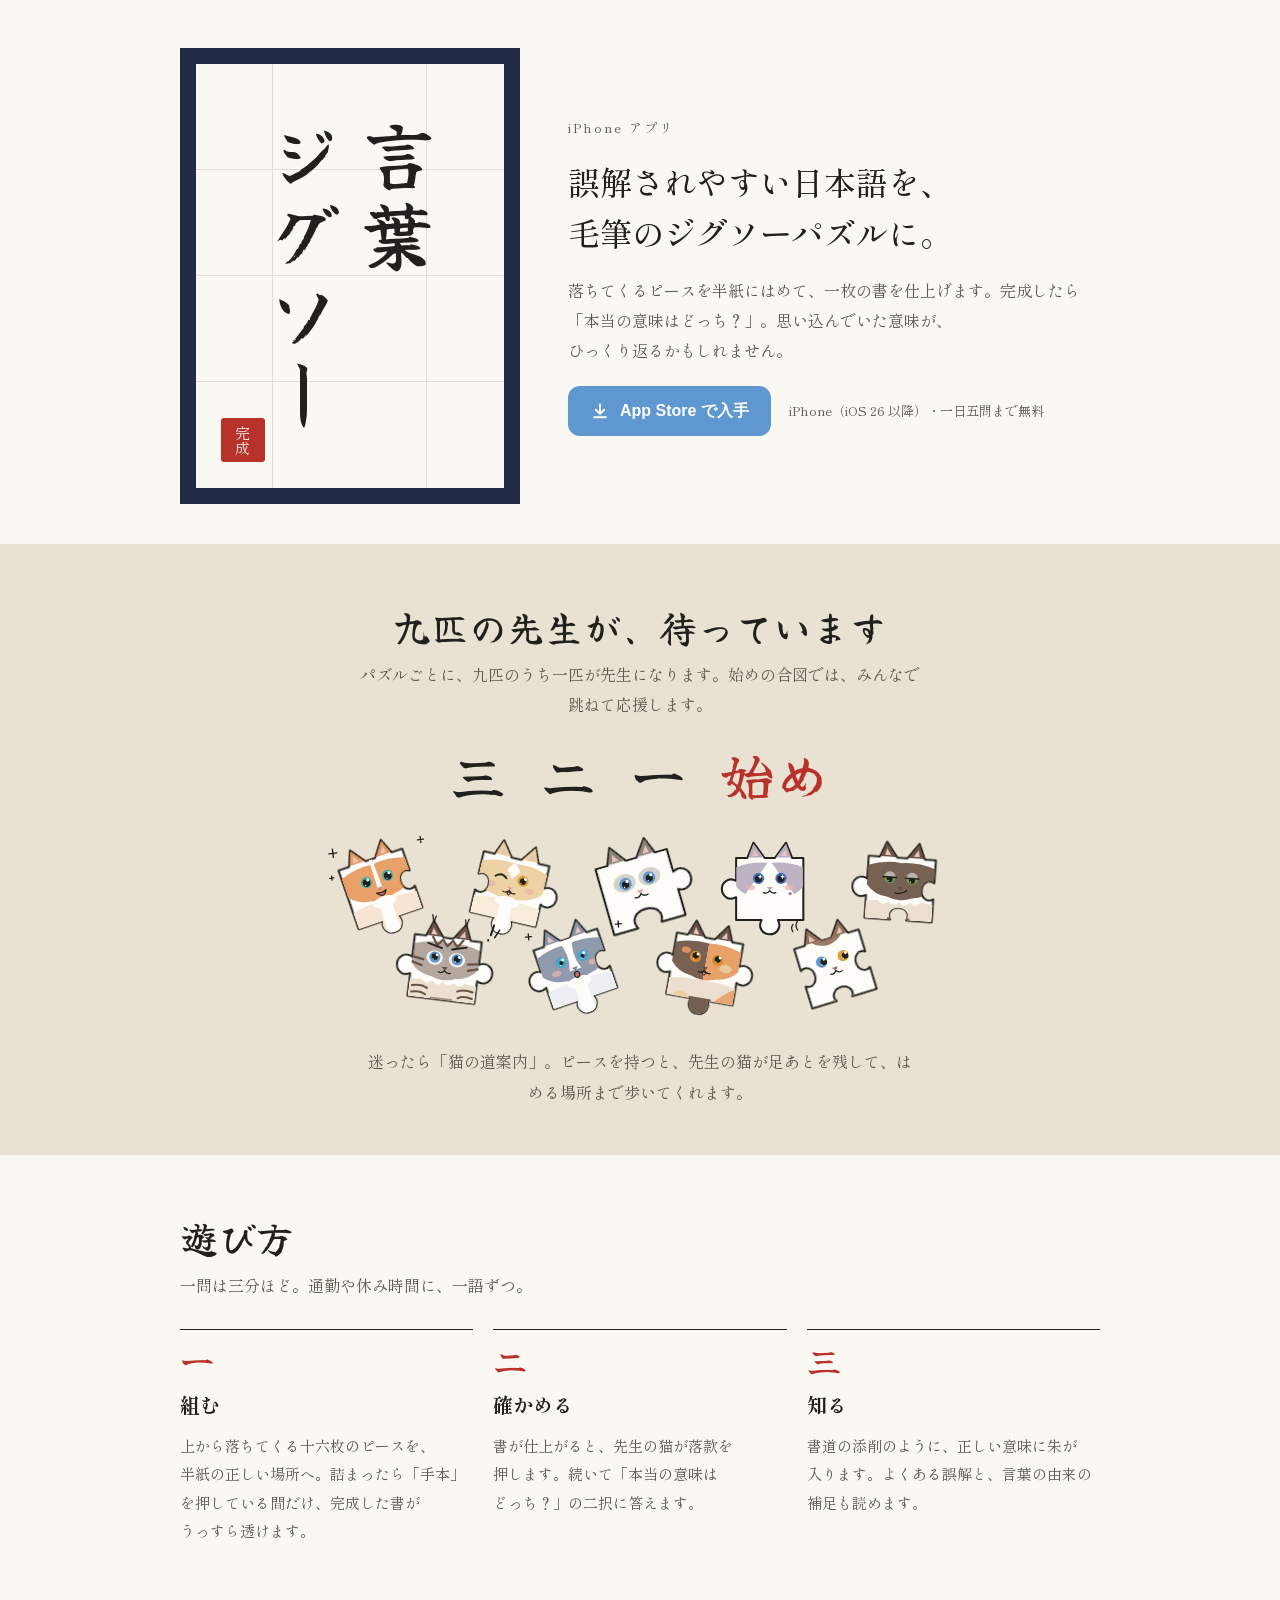
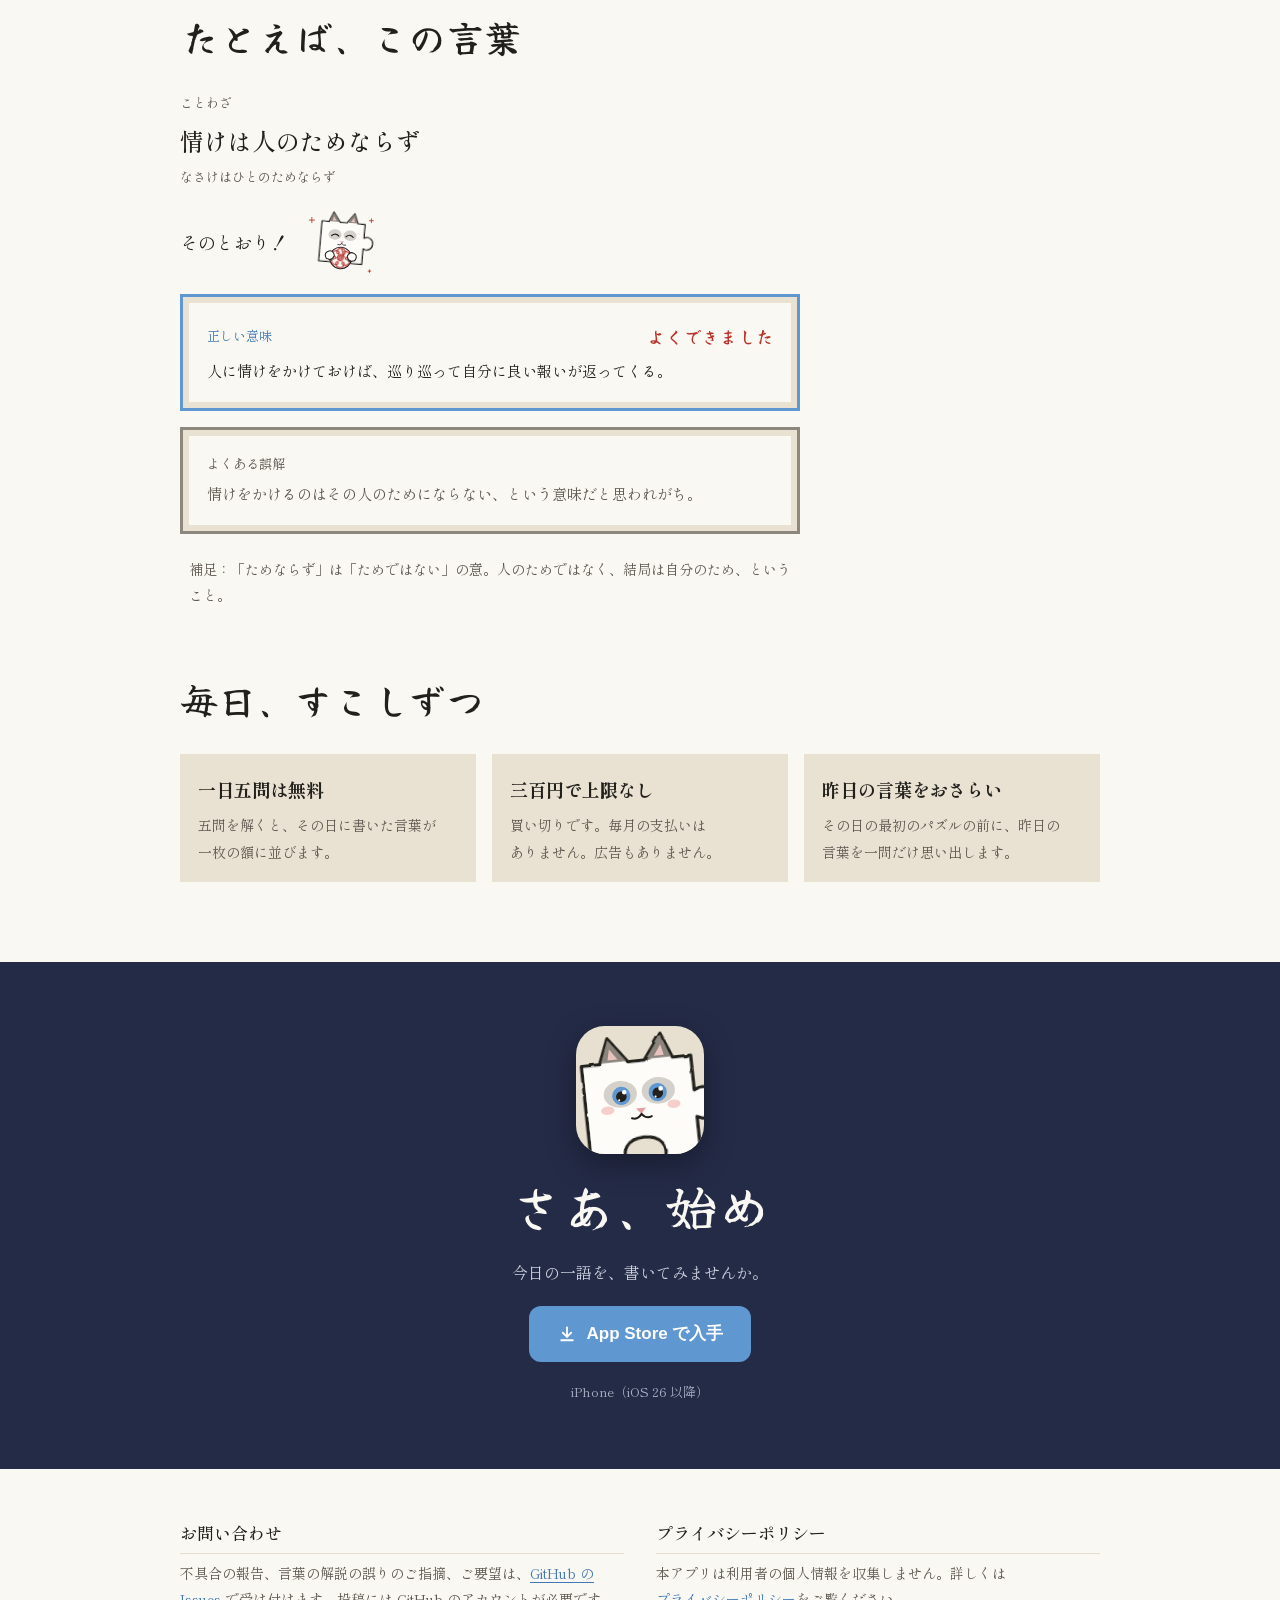
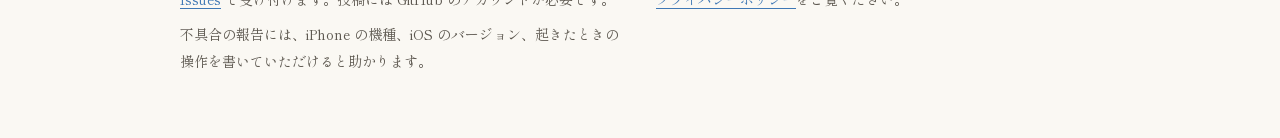
==== index.html @ 1e961a0e "Follow Google's SEO starter guide on the public pages Each page gets its own title, description and " ====
<!doctype html>
<html lang="ja">
<head>
  <meta charset="utf-8">
  <meta name="viewport" content="width=device-width, initial-scale=1">
  <title>言葉ジグソー｜誤解されやすい日本語の毛筆ジグソーパズル（iPhone アプリ）</title>
  <meta name="description" content="誤解されやすい日本語を、毛筆の書のジグソーパズルにする iPhone アプリ。完成したら「本当の意味はどっち？」の二択で、正しい意味とよくある誤解を確かめます。1日5問まで無料。">
  <link rel="canonical" href="https://masanorifunaki.github.io/kotoba-jigsaw-hp/">
  <link rel="icon" href="images/favicon.png" type="image/png" sizes="96x96">
  <link rel="apple-touch-icon" href="images/apple-touch-icon.png">
  <meta property="og:type" content="website">
  <meta property="og:site_name" content="言葉ジグソー">
  <meta property="og:title" content="言葉ジグソー｜誤解されやすい日本語の毛筆ジグソーパズル">
  <meta property="og:description" content="誤解されやすい日本語を、毛筆の書のジグソーパズルにする iPhone アプリ。完成したら「本当の意味はどっち？」の二択で、正しい意味とよくある誤解を確かめます。1日5問まで無料。">
  <meta property="og:url" content="https://masanorifunaki.github.io/kotoba-jigsaw-hp/">
  <meta property="og:image" content="https://masanorifunaki.github.io/kotoba-jigsaw-hp/images/og-image.png">
  <meta property="og:locale" content="ja_JP">
  <meta name="twitter:card" content="summary">
  <script type="application/ld+json">
{
  "@context": "https://schema.org",
  "@type": "MobileApplication",
  "name": "言葉ジグソー",
  "description": "誤解されやすい日本語を、毛筆の書のジグソーパズルにする iPhone アプリ。完成したら「本当の意味はどっち？」の二択で、正しい意味とよくある誤解を確かめます。1日5問まで無料。",
  "operatingSystem": "iOS 26.0 以降",
  "applicationCategory": "EducationalApplication",
  "inLanguage": "ja",
  "url": "https://masanorifunaki.github.io/kotoba-jigsaw-hp/",
  "installUrl": "https://apps.apple.com/app/id6817150951",
  "image": "https://masanorifunaki.github.io/kotoba-jigsaw-hp/images/og-image.png",
  "offers": {
    "@type": "Offer",
    "price": "0",
    "priceCurrency": "JPY"
  }
}
  </script>
  <link rel="preconnect" href="https://fonts.googleapis.com">
  <link rel="preconnect" href="https://fonts.gstatic.com" crossorigin>
  <link rel="stylesheet" href="https://fonts.googleapis.com/css2?family=Shippori+Mincho:wght@400;500;700&amp;family=Yuji+Syuku&amp;display=swap">
  <link rel="stylesheet" href="home.css">
</head>
<body>
<div class="wrap">
  <header class="hero">
    <div class="board" aria-hidden="false">
      <div class="hanshi">
        <h1>言葉<br>ジグソー</h1>
        <span class="rakkan" aria-hidden="true">完成</span>
      </div>
    </div>
    <div class="hero-copy">
      <p class="eyebrow">iPhone アプリ</p>
      <p class="tagline">誤解されやすい日本語を、毛筆のジグソーパズルに。</p>
      <p class="lead">落ちてくるピースを半紙にはめて、一枚の書を仕上げます。完成したら「本当の意味はどっち？」。思い込んでいた意味が、ひっくり返るかもしれません。</p>
      <div class="hero-cta">
        <a class="store-button" href="https://apps.apple.com/app/apple-store/id6817150951?pt=129529632&amp;ct=hp&amp;mt=8"><svg viewBox="0 0 24 24" fill="none" stroke="currentColor" stroke-width="2.2" stroke-linecap="round" stroke-linejoin="round" aria-hidden="true"><path d="M12 4v11"/><path d="M7 10.5 12 15.5 17 10.5"/><path d="M5 19.5h14"/></svg>App Store で入手</a>
        <span class="small-note">iPhone（iOS 26 以降）・一日五問まで無料</span>
      </div>
    </div>
  </header>
</div>

<section class="tray-band" aria-labelledby="cats-title">
  <div class="wrap">
    <div class="section-head" style="align-items: center; text-align: center;">
      <h2 id="cats-title">九匹の先生が、待っています</h2>
      <p>パズルごとに、九匹のうち一匹が先生になります。始めの合図では、みんなで跳ねて応援します。</p>
    </div>
    <p class="countdown" aria-label="三、二、一、始め"><span>三</span><span>二</span><span>一</span><span>始め</span></p>
    <div class="tray" role="list">
      <div class="tray-row back">
        <div class="cat" role="listitem" style="--i: 0; --tilt: -7deg;"><img src="images/CatStart-01.svg" alt="きらきらの猫" width="112" height="112" loading="lazy"></div>
        <div class="cat" role="listitem" style="--i: 1; --tilt: 5deg;"><img src="images/CatStart-02.svg" alt="ウインクの猫" width="112" height="112" loading="lazy"></div>
        <div class="cat" role="listitem" style="--i: 2; --tilt: -4deg;"><img src="images/CatStart.svg" alt="首をかしげて見上げる白猫" width="112" height="112" loading="lazy"></div>
        <div class="cat" role="listitem" style="--i: 3; --tilt: 6deg;"><img src="images/CatStart-03.svg" alt="星の目の猫" width="112" height="112" loading="lazy"></div>
        <div class="cat" role="listitem" style="--i: 4; --tilt: -6deg;"><img src="images/CatStart-04.svg" alt="得意げな猫" width="112" height="112" loading="lazy"></div>
      </div>
      <div class="tray-row front">
        <div class="cat" role="listitem" style="--i: 5; --tilt: 7deg;"><img src="images/CatStart-05.svg" alt="「!!」の猫" width="112" height="112" loading="lazy"></div>
        <div class="cat" role="listitem" style="--i: 6; --tilt: -5deg;"><img src="images/CatStart-06.svg" alt="驚いた猫" width="112" height="112" loading="lazy"></div>
        <div class="cat" role="listitem" style="--i: 7; --tilt: 4deg;"><img src="images/CatStart-07.svg" alt="舌を出した猫" width="112" height="112" loading="lazy"></div>
        <div class="cat" role="listitem" style="--i: 8; --tilt: -7deg;"><img src="images/CatStart-08.svg" alt="耳をぴくっとさせた猫" width="112" height="112" loading="lazy"></div>
      </div>
    </div>
    <p class="tray-caption">迷ったら「猫の道案内」。ピースを持つと、先生の猫が足あとを残して、はめる場所まで歩いてくれます。</p>
  </div>
</section>

<div class="wrap">
  <section class="section" aria-labelledby="how-title">
    <div class="section-head">
      <h2 id="how-title">遊び方</h2>
      <p>一問は三分ほど。通勤や休み時間に、一語ずつ。</p>
    </div>
    <ol class="steps">
      <li class="step">
        <span class="step-no" aria-hidden="true">一</span>
        <h3>組む</h3>
        <p>上から落ちてくる十六枚のピースを、半紙の正しい場所へ。詰まったら「手本」を押している間だけ、完成した書がうっすら透けます。</p>
      </li>
      <li class="step">
        <span class="step-no" aria-hidden="true">二</span>
        <h3>確かめる</h3>
        <p>書が仕上がると、先生の猫が落款を押します。続いて「本当の意味はどっち？」の二択に答えます。</p>
      </li>
      <li class="step">
        <span class="step-no" aria-hidden="true">三</span>
        <h3>知る</h3>
        <p>書道の添削のように、正しい意味に朱が入ります。よくある誤解と、言葉の由来の補足も読めます。</p>
      </li>
    </ol>
  </section>

  <section class="section" aria-labelledby="example-title" style="padding-top: 8px;">
    <div class="section-head">
      <h2 id="example-title">たとえば、この言葉</h2>
    </div>
    <div class="quiz">
      <div class="quiz-word">
        <span class="quiz-category">ことわざ</span>
        <span class="quiz-text">情けは人のためならず</span>
        <span class="quiz-reading">なさけはひとのためならず</span>
      </div>
      <div class="quiz-question">
        <p>そのとおり！</p>
        <img src="images/CatStart-Hug.svg" loading="lazy" width="72" height="72" alt="花丸を抱えて喜ぶ白猫">
      </div>
      <div class="gaku correct">
        <div class="gaku-head"><span class="label">正しい意味</span><span class="akaji">よくできました</span></div>
        <p>人に情けをかけておけば、巡り巡って自分に良い報いが返ってくる。</p>
      </div>
      <div class="gaku wrong">
        <div class="gaku-head"><span class="label">よくある誤解</span></div>
        <p>情けをかけるのはその人のためにならない、という意味だと思われがち。</p>
      </div>
      <p class="note">補足：「ためならず」は「ためではない」の意。人のためではなく、結局は自分のため、ということ。</p>
    </div>
  </section>

  <section class="section" aria-labelledby="daily-title" style="padding-top: 8px;">
    <div class="section-head">
      <h2 id="daily-title">毎日、すこしずつ</h2>
    </div>
    <div class="daily">
      <div class="daily-item"><strong>一日五問は無料</strong><span>五問を解くと、その日に書いた言葉が一枚の額に並びます。</span></div>
      <div class="daily-item"><strong>三百円で上限なし</strong><span>買い切りです。毎月の支払いはありません。広告もありません。</span></div>
      <div class="daily-item"><strong>昨日の言葉をおさらい</strong><span>その日の最初のパズルの前に、昨日の言葉を一問だけ思い出します。</span></div>
    </div>
  </section>
</div>

<section class="cta" aria-labelledby="cta-title">
  <div class="wrap cta-inner">
    <div class="app-icon"><img src="images/AppIcon.svg" loading="lazy" width="128" height="128" alt="言葉ジグソーのアイコン"></div>
    <h2 id="cta-title">さあ、始め</h2>
    <p>今日の一語を、書いてみませんか。</p>
    <a class="store-button" href="https://apps.apple.com/app/apple-store/id6817150951?pt=129529632&amp;ct=hp&amp;mt=8"><svg viewBox="0 0 24 24" fill="none" stroke="currentColor" stroke-width="2.2" stroke-linecap="round" stroke-linejoin="round" aria-hidden="true"><path d="M12 4v11"/><path d="M7 10.5 12 15.5 17 10.5"/><path d="M5 19.5h14"/></svg>App Store で入手</a>
    <span class="small">iPhone（iOS 26 以降）</span>
  </div>
</section>

<div class="wrap">
  <footer>
    <section aria-labelledby="support-title">
      <h2 id="support-title">お問い合わせ</h2>
      <p>不具合の報告、言葉の解説の誤りのご指摘、ご要望は、<a href="https://github.com/masanorifunaki/kotoba-jigsaw-hp/issues">GitHub の Issues</a> で受け付けます。投稿には GitHub のアカウントが必要です。</p>
      <p>不具合の報告には、iPhone の機種、iOS のバージョン、起きたときの操作を書いていただけると助かります。</p>
    </section>
    <section aria-labelledby="privacy-title">
      <h2 id="privacy-title">プライバシーポリシー</h2>
      <p>本アプリは利用者の個人情報を収集しません。詳しくは<a href="privacy.html">プライバシーポリシー</a>をご覧ください。</p>
    </section>
  </footer>
</div>
</body>
</html>
---- home.css ----
:root {
  color-scheme: light;
  --paper: #faf8f3;
  --washi: #e9e2d2;
  --sumi: #22201d;
  --sumi-soft: #5c574f;
  --line: #e3ddd1;
  --shitajiki: #242b47;
  --cat-blue: #5f97d0;
  --cat-blue-deep: #3f78b5;
  --shu: #b8322a;
  --brush: "Yuji Syuku", "Hiragino Mincho ProN", "Yu Mincho", serif;
  --mincho: "Shippori Mincho", "Hiragino Mincho ProN", "Yu Mincho", serif;
}
* { box-sizing: border-box; }
body {
  margin: 0;
  background: var(--paper);
  color: var(--sumi);
  font-family: var(--mincho);
  font-size: 16px;
  line-height: 1.9;
  word-break: auto-phrase;
}
.wrap {
  max-width: 960px;
  margin: 0 auto;
  padding-inline: 20px;
}
a { color: var(--cat-blue-deep); text-underline-offset: 3px; }
a:focus-visible, button:focus-visible { outline: 2px solid var(--cat-blue-deep); outline-offset: 3px; }

/* ── 冒頭：下敷きに置いた半紙に、縦書きの題字 ── */
.hero {
  padding-block: 48px 40px;
  display: grid;
  grid-template-columns: minmax(0, 340px) minmax(0, 1fr);
  gap: 48px;
  align-items: center;
}
.board {
  background: var(--shitajiki);
  padding: 16px;
  width: 100%;
  max-width: 340px;
  justify-self: center;
}
.hanshi {
  position: relative;
  aspect-ratio: 242 / 333;
  background-color: var(--paper);
  background-image:
    linear-gradient(to right, transparent calc(25% - 0.5px), var(--line) calc(25% - 0.5px), var(--line) calc(25% + 0.5px), transparent calc(25% + 0.5px)),
    linear-gradient(to right, transparent calc(50% - 0.5px), var(--line) calc(50% - 0.5px), var(--line) calc(50% + 0.5px), transparent calc(50% + 0.5px)),
    linear-gradient(to right, transparent calc(75% - 0.5px), var(--line) calc(75% - 0.5px), var(--line) calc(75% + 0.5px), transparent calc(75% + 0.5px)),
    linear-gradient(to bottom, transparent calc(25% - 0.5px), var(--line) calc(25% - 0.5px), var(--line) calc(25% + 0.5px), transparent calc(25% + 0.5px)),
    linear-gradient(to bottom, transparent calc(50% - 0.5px), var(--line) calc(50% - 0.5px), var(--line) calc(50% + 0.5px), transparent calc(50% + 0.5px)),
    linear-gradient(to bottom, transparent calc(75% - 0.5px), var(--line) calc(75% - 0.5px), var(--line) calc(75% + 0.5px), transparent calc(75% + 0.5px));
  display: flex;
  justify-content: center;
  align-items: center;
}
.hanshi h1 {
  margin: 0;
  writing-mode: vertical-rl;
  font-family: var(--brush);
  font-weight: 400;
  font-size: clamp(48px, 12vw, 76px);
  line-height: 1.25;
  letter-spacing: 0.04em;
  color: var(--sumi);
}
.rakkan {
  position: absolute;
  left: 8%;
  bottom: 6%;
  width: 44px;
  height: 44px;
  background: var(--shu);
  color: var(--paper);
  border-radius: 3px;
  writing-mode: vertical-rl;
  font-family: var(--mincho);
  font-size: 15px;
  line-height: 1.15;
  display: flex;
  align-items: center;
  justify-content: center;
}
.hero-copy { display: flex; flex-direction: column; gap: 16px; }
.eyebrow {
  margin: 0;
  font-size: 13px;
  letter-spacing: 0.16em;
  color: var(--sumi-soft);
}
.tagline {
  margin: 0;
  font-size: clamp(24px, 4.2vw, 32px);
  font-weight: 500;
  line-height: 1.6;
  text-wrap: balance;
}
.lead { margin: 0; color: var(--sumi-soft); max-width: 34em; }
.hero-cta { display: flex; flex-wrap: wrap; align-items: center; gap: 12px 18px; margin-top: 4px; }
.small-note { font-size: 13px; color: var(--sumi-soft); }

/* ── 見出し ── */
.section { padding-block: 56px; }
.section-head { display: flex; flex-direction: column; gap: 6px; margin-bottom: 28px; }
.section-head h2 {
  margin: 0;
  font-family: var(--brush);
  font-weight: 400;
  font-size: clamp(28px, 5vw, 38px);
  line-height: 1.4;
  text-wrap: balance;
}
.section-head p { margin: 0; color: var(--sumi-soft); max-width: 36em; }

/* ── 九匹の猫：トレイに前後二列で並び、波のように跳ねる ── */
.tray-band {
  background: var(--washi);
  padding-block: 56px 48px;
}
.countdown {
  display: flex;
  justify-content: center;
  gap: clamp(14px, 4vw, 36px);
  font-family: var(--brush);
  font-size: clamp(30px, 7vw, 54px);
  line-height: 1;
  margin: 0 0 28px;
}
.countdown span:last-child { color: var(--shu); }
.tray {
  /* 後ろの列の 5 匹と 4 つの隙間が、画面の左右の余白（20px ずつ）の内側に収まる大きさにする。 */
  --cat-gap: clamp(4px, 2vw, 18px);
  --cat-size: min(calc((100vw - 40px - 4 * var(--cat-gap)) / 5), 112px);
  display: flex;
  flex-direction: column;
  align-items: center;
  gap: 0;
}
.tray-row {
  display: flex;
  justify-content: center;
  gap: var(--cat-gap);
}
.tray-row.front { margin-top: calc(var(--cat-size) * -0.28); }
.cat {
  width: var(--cat-size);
  height: var(--cat-size);
  animation: hop 3.2s ease-in-out infinite;
  animation-delay: calc(var(--i) * 0.08s);
}
.cat img { width: 100%; height: 100%; display: block; transform: rotate(var(--tilt)); }
@keyframes hop {
  0%, 62%, 100% { transform: translateY(0); }
  70% { transform: translateY(-12%); }
  78% { transform: translateY(0); }
  84% { transform: translateY(-5%); }
  90% { transform: translateY(0); }
}
.tray-caption {
  text-align: center;
  margin: 24px auto 0;
  max-width: 34em;
  color: var(--sumi-soft);
}

/* ── 遊び方：三つの手順 ── */
.steps {
  display: grid;
  grid-template-columns: repeat(3, minmax(0, 1fr));
  gap: 20px;
  margin: 0;
  padding: 0;
  list-style: none;
}
.step {
  display: flex;
  flex-direction: column;
  gap: 8px;
  padding-top: 14px;
  border-top: 1px solid var(--sumi);
}
.step-no {
  font-family: var(--brush);
  font-size: 34px;
  line-height: 1;
  color: var(--shu);
}
.step h3 { margin: 0; font-size: 20px; font-weight: 700; }
.step p { margin: 0; color: var(--sumi-soft); font-size: 15px; }

/* ── 例：アプリと同じ二択の額 ── */
.quiz {
  display: grid;
  grid-template-columns: minmax(0, 1fr);
  gap: 16px;
  max-width: 620px;
}
.quiz-word { display: flex; flex-direction: column; gap: 2px; }
.quiz-category, .quiz-reading { font-size: 13px; color: var(--sumi-soft); }
.quiz-text { font-size: 24px; font-weight: 500; }
.quiz-question {
  display: flex;
  align-items: center;
  justify-content: flex-start;
  gap: 16px;
}
.quiz-question p { margin: 0; font-size: 18px; }
.quiz-question img { width: 72px; height: 72px; flex-shrink: 0; }
.gaku {
  position: relative;
  background: var(--paper);
  padding: 16px 18px;
  box-shadow: 0 0 0 6px var(--washi), 0 0 0 9px var(--frame);
  margin: 9px;
}
.gaku.correct { --frame: var(--cat-blue); }
.gaku.wrong { --frame: #8e877d; color: var(--sumi-soft); }
.gaku-head {
  display: flex;
  flex-wrap: wrap;
  justify-content: space-between;
  align-items: center;
  gap: 12px;
  font-size: 13px;
  margin-bottom: 4px;
}
.gaku.correct .gaku-head .label { color: var(--cat-blue-deep); }
.akaji { font-family: var(--brush); font-size: 18px; color: var(--shu); }
.gaku p { margin: 0; font-size: 15px; line-height: 1.9; }
.note { margin: 6px 9px 0; font-size: 14px; color: var(--sumi-soft); }

/* ── 毎日のこと ── */
.daily {
  display: grid;
  grid-template-columns: repeat(3, minmax(0, 1fr));
  gap: 16px;
}
.daily-item {
  background: var(--washi);
  padding: 18px 18px 16px;
  display: flex;
  flex-direction: column;
  gap: 6px;
}
.daily-item strong { font-size: 18px; font-weight: 700; }
.daily-item span { font-size: 14px; color: var(--sumi-soft); }

/* ── 最後：App Store へ ── */
.cta {
  background: var(--shitajiki);
  color: var(--paper);
  padding-block: 64px;
  margin-top: 24px;
}
.cta-inner {
  display: flex;
  flex-direction: column;
  align-items: center;
  text-align: center;
  gap: 18px;
}
.app-icon {
  width: 128px;
  height: 128px;
  border-radius: 22.37%;
  overflow: hidden;
  box-shadow: 0 10px 30px rgba(0, 0, 0, 0.35);
}
.app-icon img { width: 100%; height: 100%; display: block; }
.cta h2 {
  margin: 0;
  font-family: var(--brush);
  font-weight: 400;
  font-size: clamp(34px, 7vw, 52px);
  line-height: 1.3;
}
.cta p { margin: 0; color: #cfd3e0; max-width: 30em; }
.store-button {
  display: inline-flex;
  align-items: center;
  justify-content: center;
  gap: 10px;
  min-height: 56px;
  padding: 12px 28px;
  border-radius: 12px;
  background: var(--cat-blue);
  color: #ffffff;
  font-family: "Hiragino Sans", "Hiragino Kaku Gothic ProN", sans-serif;
  font-size: 17px;
  font-weight: 700;
  text-decoration: none;
  transition: transform 0.15s ease, background-color 0.15s ease;
}
.store-button:hover { background: #4f88c4; transform: translateY(-1px); }
.store-button svg { width: 20px; height: 20px; }
.hero .store-button { font-size: 16px; min-height: 50px; padding: 10px 22px; }
.cta .small { font-size: 13px; color: #aab0c4; }

/* ── サポートとプライバシー ── */
footer {
  padding-block: 48px 56px;
  display: grid;
  grid-template-columns: repeat(2, minmax(0, 1fr));
  gap: 32px;
}
footer h2 {
  margin: 0 0 6px;
  font-size: 17px;
  font-weight: 500;
  padding-bottom: 4px;
  border-bottom: 1px solid var(--line);
}
footer p { margin: 0 0 8px; font-size: 14px; color: var(--sumi-soft); }

@media (max-width: 720px) {
  .hero { grid-template-columns: minmax(0, 1fr); gap: 32px; padding-block: 32px; }
  .section { padding-block: 40px; }
  .tray-band { padding-block: 40px 36px; }
  .board { max-width: 280px; }
  .steps, .daily { grid-template-columns: minmax(0, 1fr); }
  footer { grid-template-columns: minmax(0, 1fr); }
}
@media (max-width: 480px) {
  body { font-size: 15px; }
  /* スマホでは 5 匹と 4 匹の 2 列だと 1 匹が 60px ほどに縮むため、3 匹ずつの 3 段にして大きく見せる。 */
  .tray {
    --cat-gap: 10px;
    --cat-size: min(calc((100vw - 40px - 2 * var(--cat-gap)) / 3), 104px);
    display: grid;
    grid-template-columns: repeat(3, var(--cat-size));
    justify-content: center;
    gap: 4px var(--cat-gap);
  }
  .tray-row { display: contents; }
  .tray-row.front { margin-top: 0; }
  .hero-cta { flex-direction: column; align-items: stretch; text-align: center; }
  .store-button { width: 100%; }
  .cta .store-button { max-width: 340px; }
  .quiz-text { font-size: 21px; }
  .gaku { padding: 14px; }
}
@media (prefers-reduced-motion: reduce) {
  .cat { animation: none; }
  .store-button { transition: none; }
}
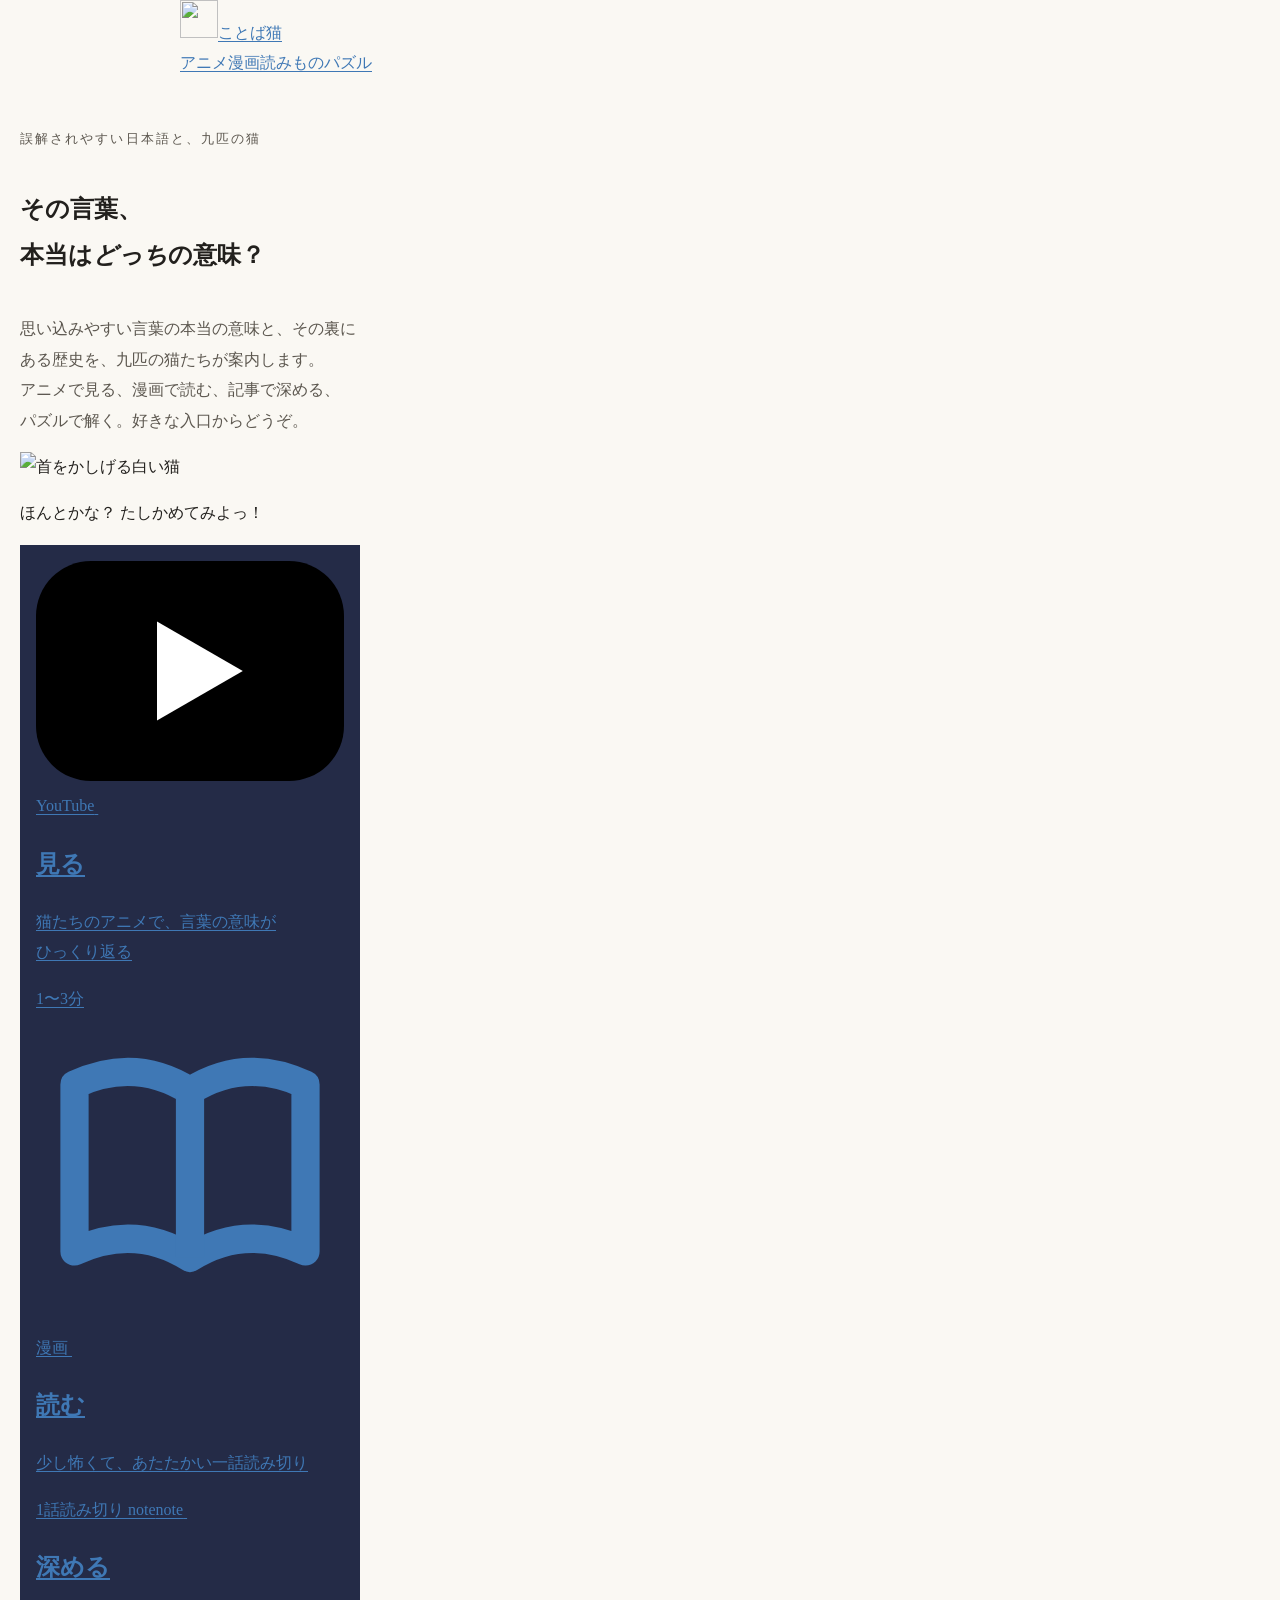
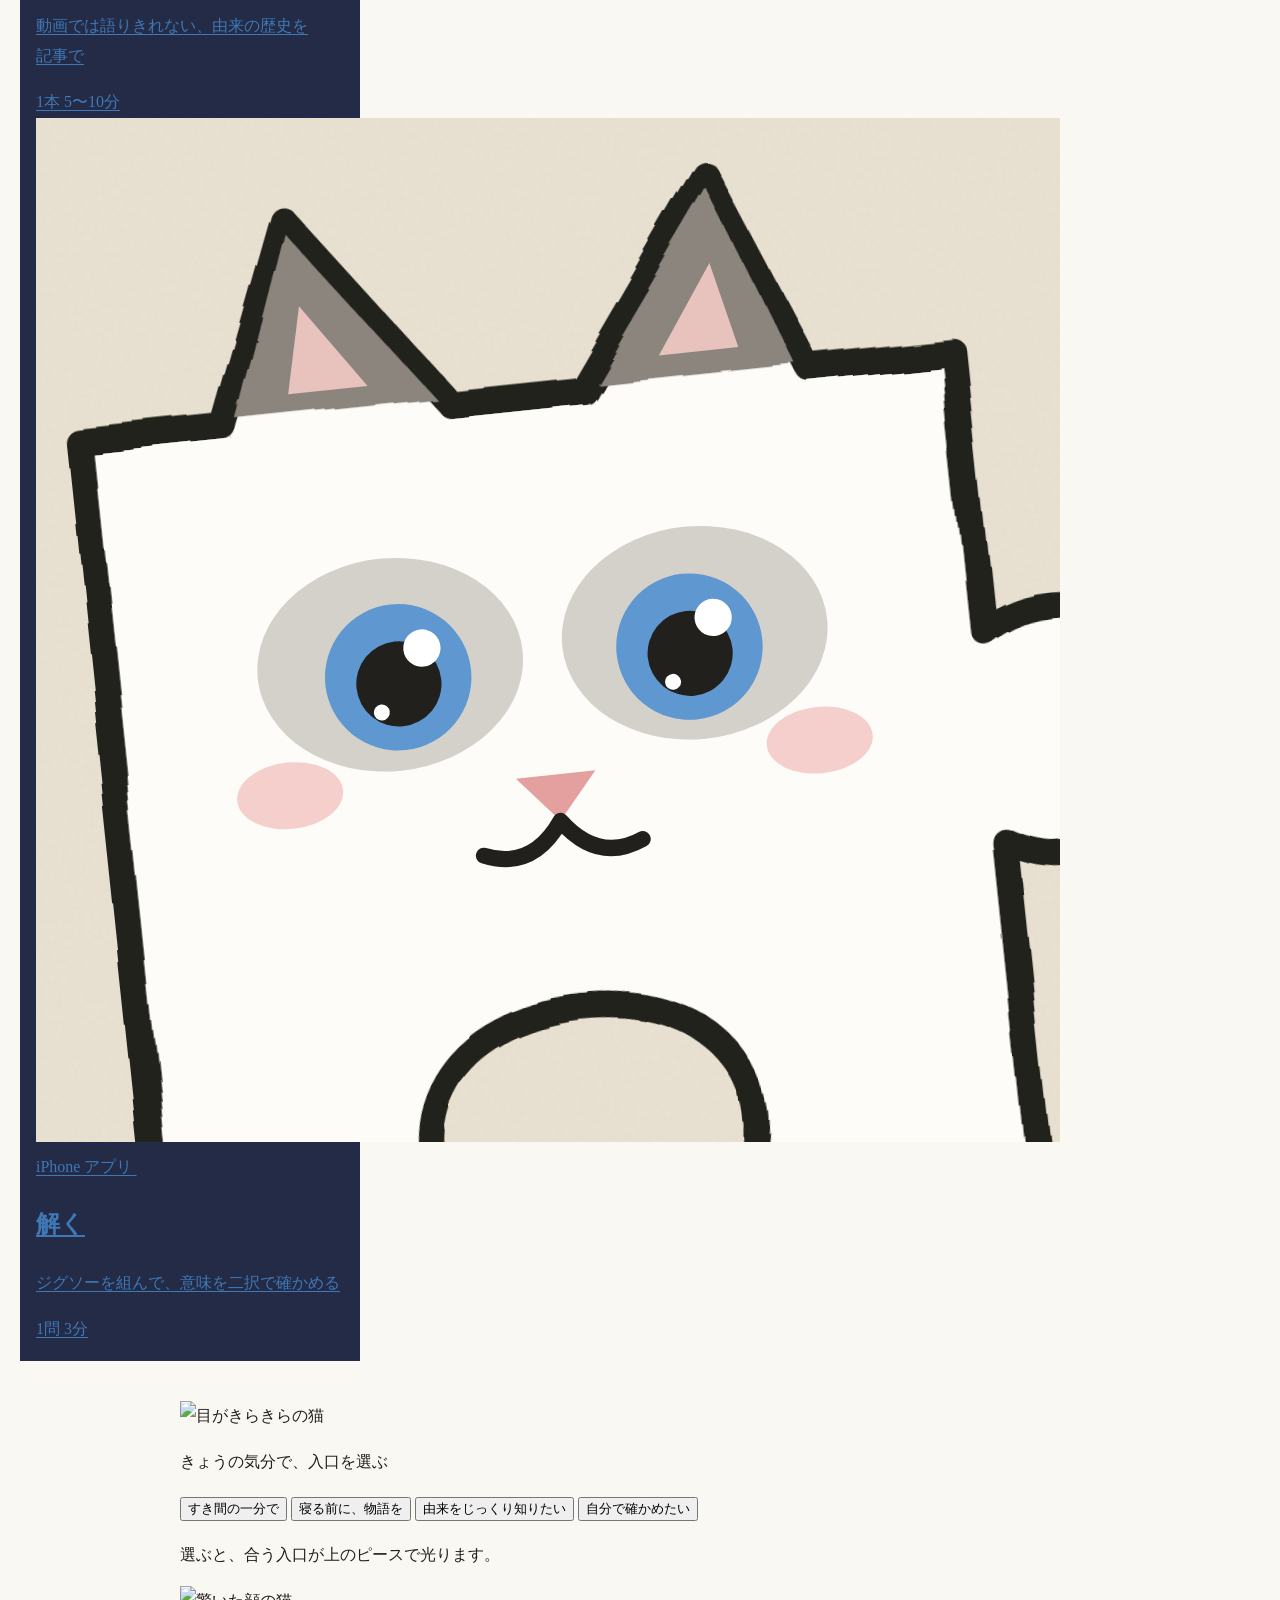
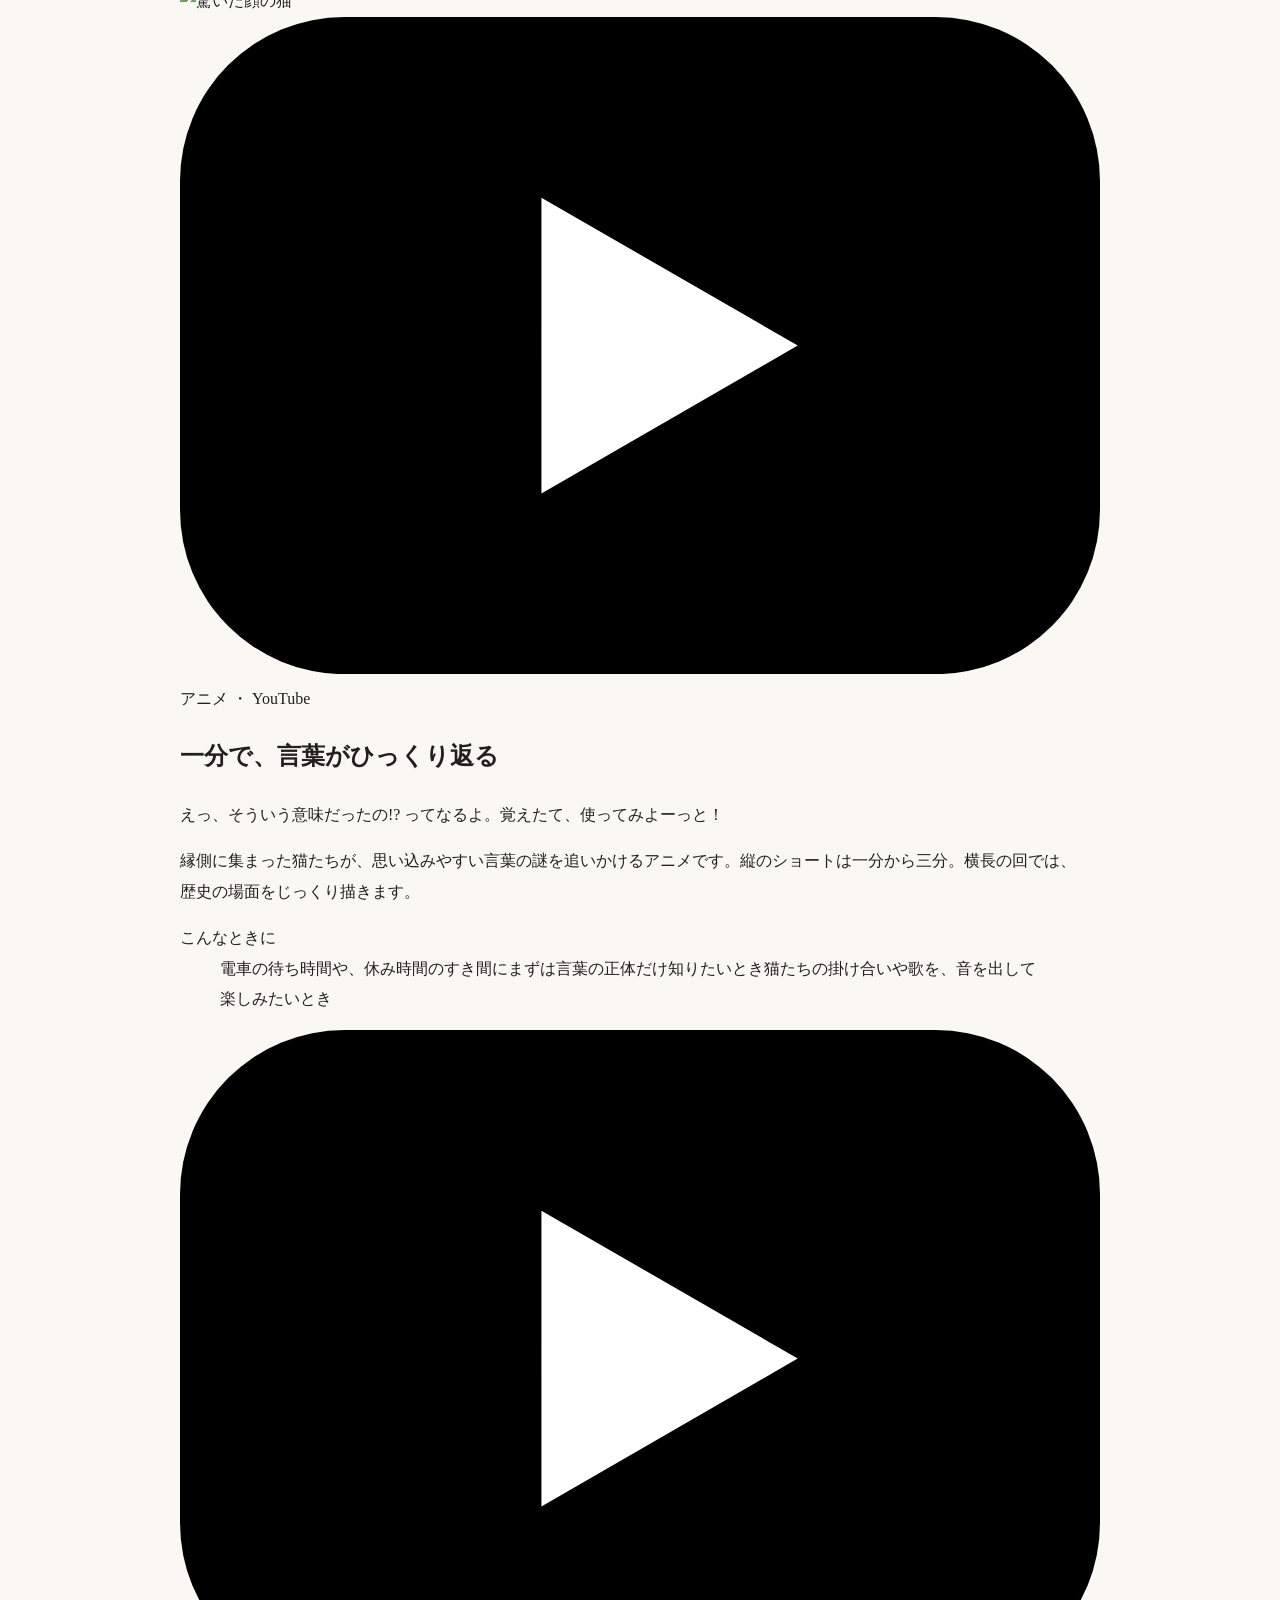
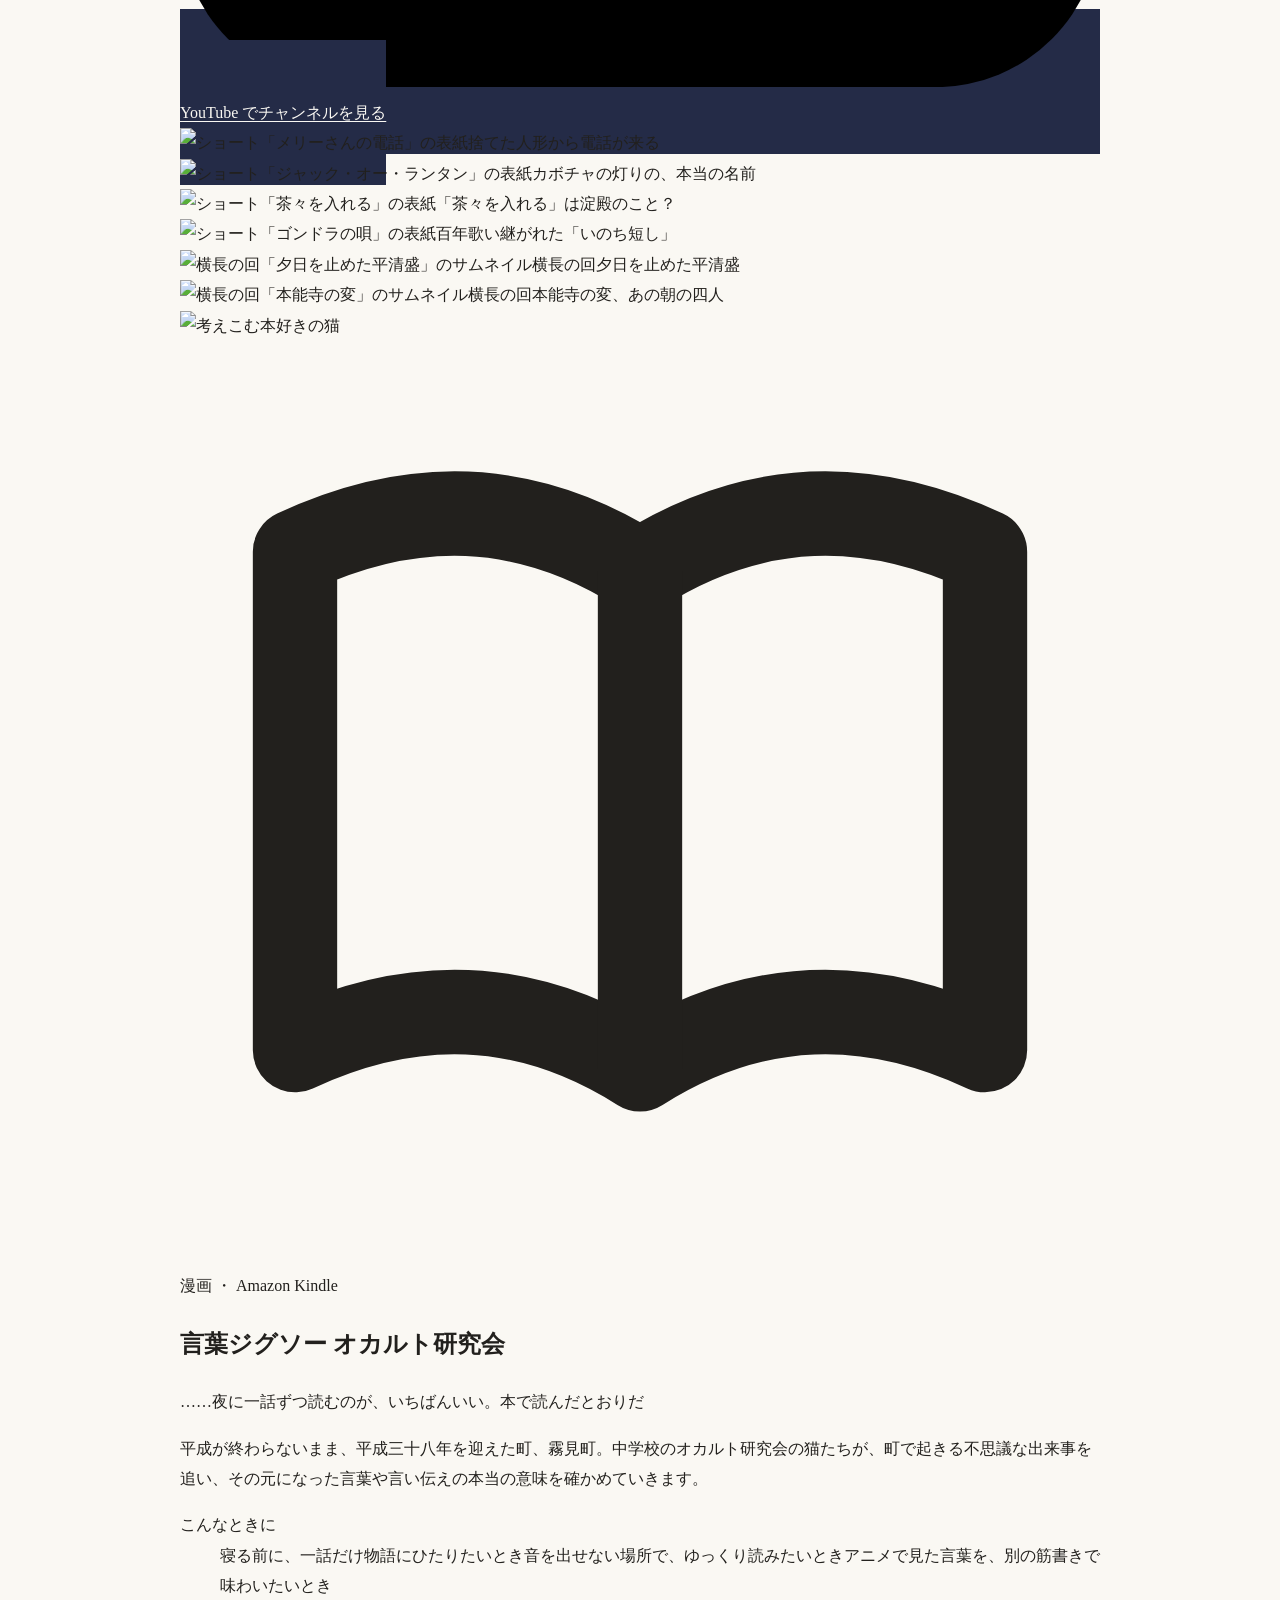
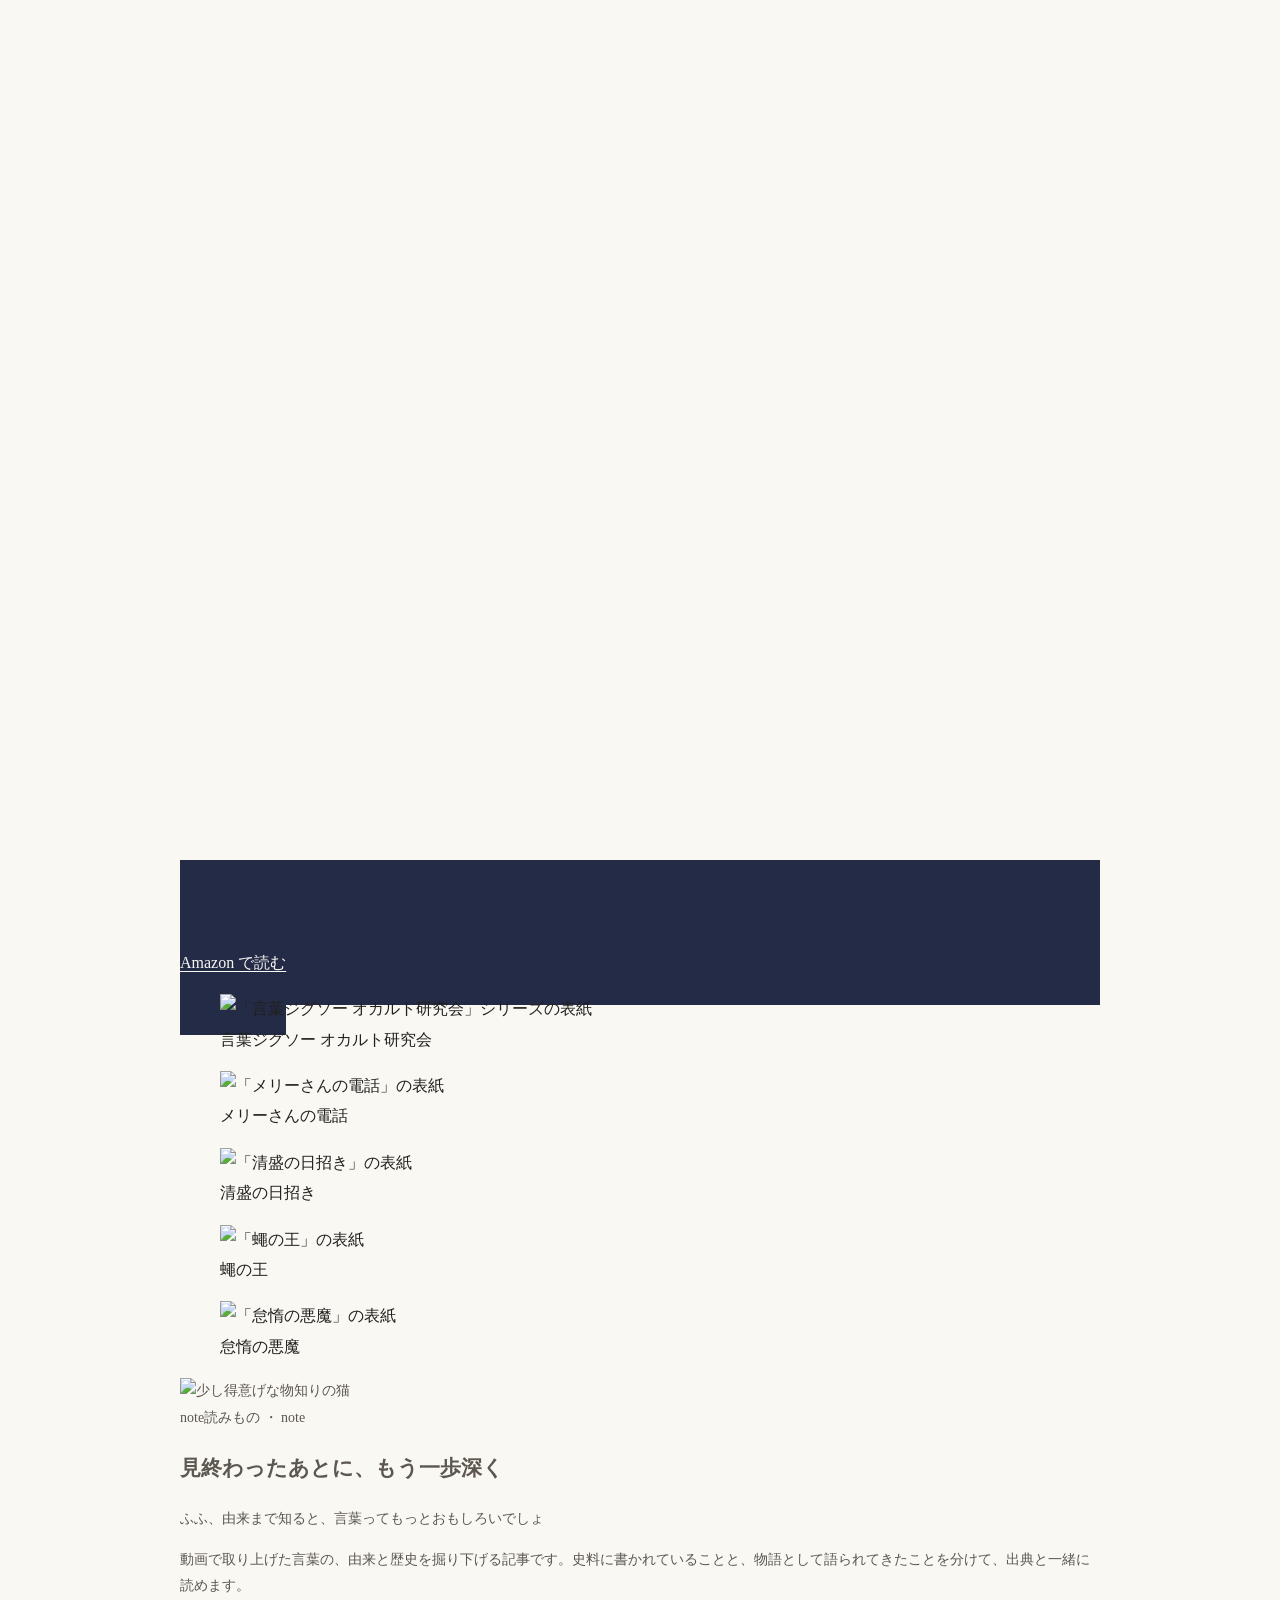
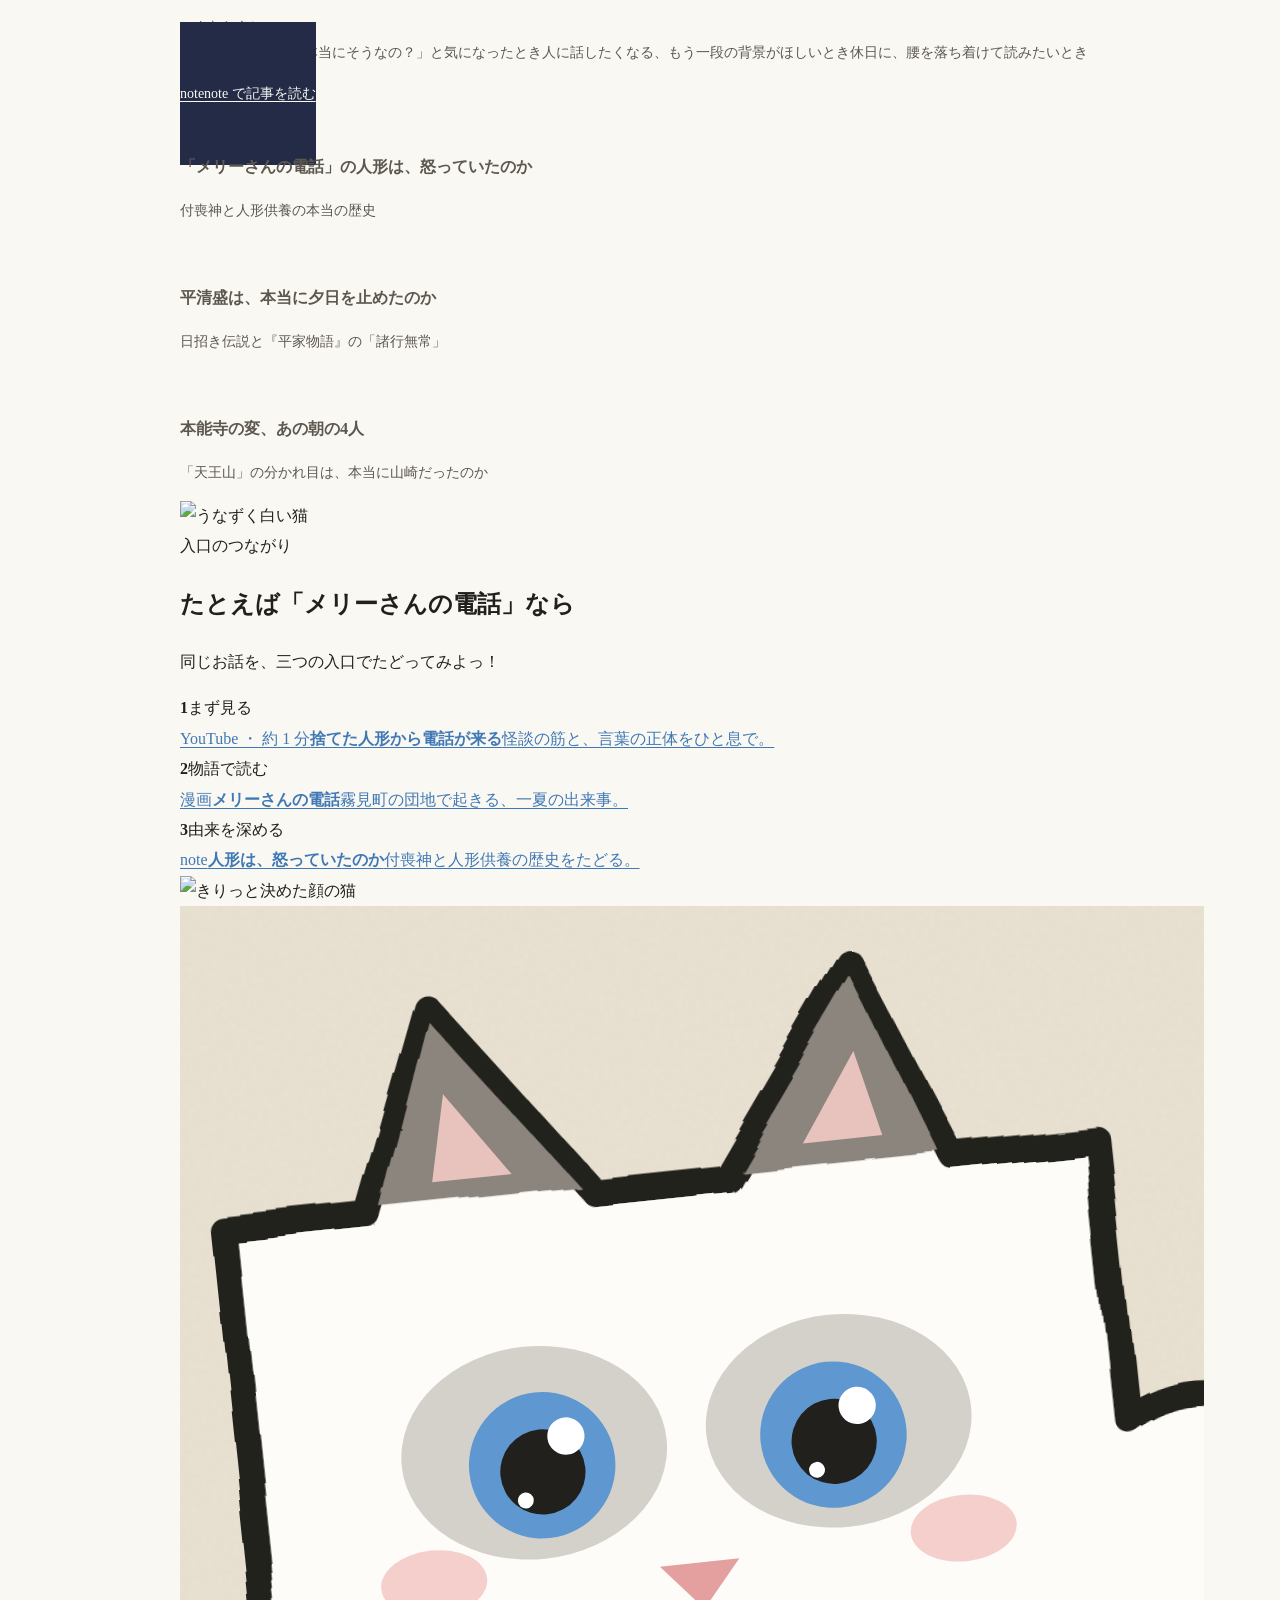
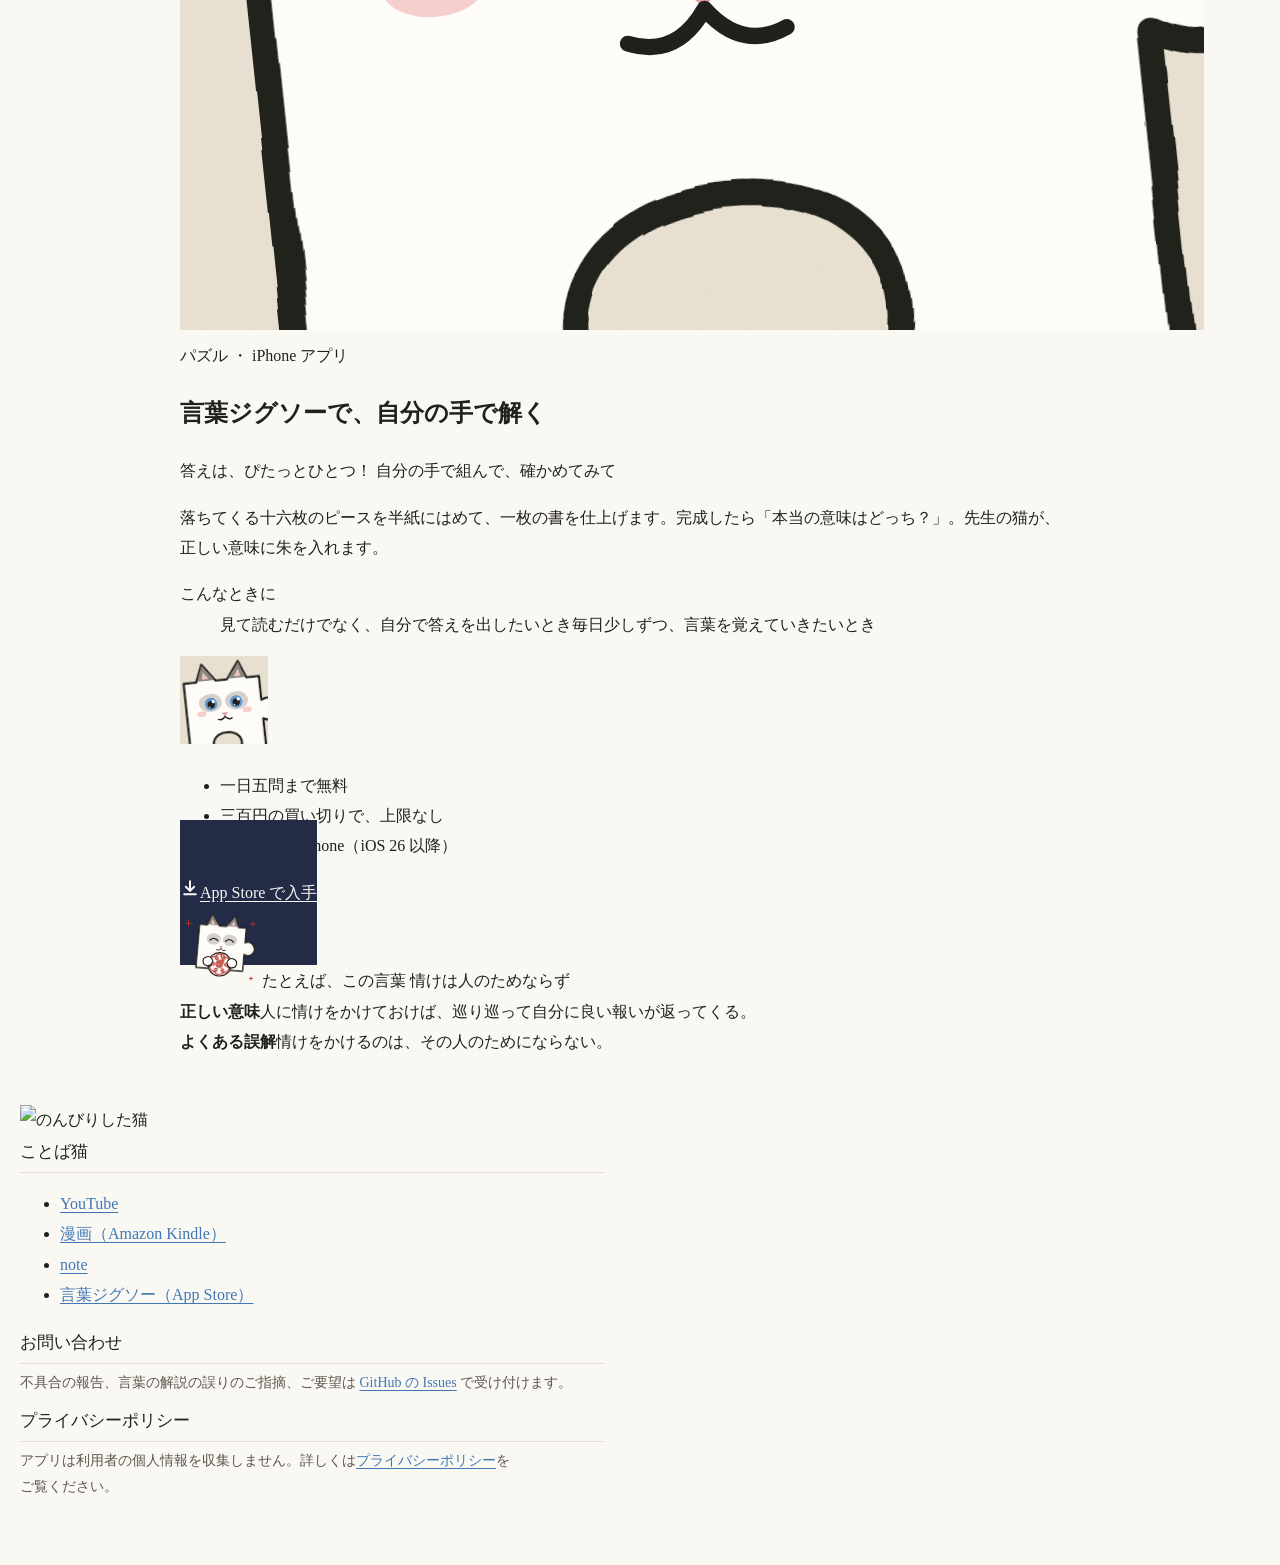
==== commit d36c292f: "Turn the top page into an entrance to the anime, manga, note and app Each entrance has a guide cat, " ====
--- a/index.html
+++ b/index.html
@@ -3,15 +3,15 @@
 <head>
   <meta charset="utf-8">
   <meta name="viewport" content="width=device-width, initial-scale=1">
-  <title>言葉ジグソー｜誤解されやすい日本語の毛筆ジグソーパズル（iPhone アプリ）</title>
-  <meta name="description" content="誤解されやすい日本語を、毛筆の書のジグソーパズルにする iPhone アプリ。完成したら「本当の意味はどっち？」の二択で、正しい意味とよくある誤解を確かめます。1日5問まで無料。">
+  <title>ことば猫｜誤解されやすい日本語を、アニメ・漫画・記事・パズルで</title>
+  <meta name="description" content="誤解されやすい日本語の本当の意味と由来を、九匹の猫が案内します。YouTube のアニメ、Kindle の漫画、note の記事、iPhone アプリ「言葉ジグソー」の四つの入口から楽しめます。">
   <link rel="canonical" href="https://masanorifunaki.github.io/kotoba-jigsaw-hp/">
   <link rel="icon" href="images/favicon.png" type="image/png" sizes="96x96">
   <link rel="apple-touch-icon" href="images/apple-touch-icon.png">
   <meta property="og:type" content="website">
-  <meta property="og:site_name" content="言葉ジグソー">
-  <meta property="og:title" content="言葉ジグソー｜誤解されやすい日本語の毛筆ジグソーパズル">
-  <meta property="og:description" content="誤解されやすい日本語を、毛筆の書のジグソーパズルにする iPhone アプリ。完成したら「本当の意味はどっち？」の二択で、正しい意味とよくある誤解を確かめます。1日5問まで無料。">
+  <meta property="og:site_name" content="ことば猫">
+  <meta property="og:title" content="ことば猫｜誤解されやすい日本語を、アニメ・漫画・記事・パズルで">
+  <meta property="og:description" content="誤解されやすい日本語の本当の意味と由来を、九匹の猫が案内します。YouTube のアニメ、Kindle の漫画、note の記事、iPhone アプリ「言葉ジグソー」の四つの入口から楽しめます。">
   <meta property="og:url" content="https://masanorifunaki.github.io/kotoba-jigsaw-hp/">
   <meta property="og:image" content="https://masanorifunaki.github.io/kotoba-jigsaw-hp/images/og-image.png">
   <meta property="og:locale" content="ja_JP">
@@ -37,141 +37,332 @@
   </script>
   <link rel="preconnect" href="https://fonts.googleapis.com">
   <link rel="preconnect" href="https://fonts.gstatic.com" crossorigin>
-  <link rel="stylesheet" href="https://fonts.googleapis.com/css2?family=Shippori+Mincho:wght@400;500;700&amp;family=Yuji+Syuku&amp;display=swap">
+  <link rel="stylesheet" href="https://fonts.googleapis.com/css2?family=Kiwi+Maru:wght@400;500&amp;family=Yuji+Boku&amp;family=Zen+Maru+Gothic:wght@500;700&amp;display=swap">
   <link rel="stylesheet" href="home.css">
 </head>
 <body>
-<div class="wrap">
-  <header class="hero">
-    <div class="board" aria-hidden="false">
-      <div class="hanshi">
-        <h1>言葉<br>ジグソー</h1>
-        <span class="rakkan" aria-hidden="true">完成</span>
-      </div>
-    </div>
+
+<header class="topbar">
+  <div class="wrap">
+    <a class="brand" href="#top"><img src="images/cats/cat-main_neutral.svg" alt="" width="38" height="38">ことば猫</a>
+    <nav class="topnav" aria-label="入口">
+      <a href="#anime">アニメ</a><a href="#manga">漫画</a><a href="#note">読みもの</a><a href="#app">パズル</a>
+    </nav>
+  </div>
+</header>
+
+<section class="hero" id="top" aria-labelledby="hero-title">
+  <div class="wrap hero-main">
     <div class="hero-copy">
-      <p class="eyebrow">iPhone アプリ</p>
-      <p class="tagline">誤解されやすい日本語を、毛筆のジグソーパズルに。</p>
-      <p class="lead">落ちてくるピースを半紙にはめて、一枚の書を仕上げます。完成したら「本当の意味はどっち？」。思い込んでいた意味が、ひっくり返るかもしれません。</p>
-      <div class="hero-cta">
-        <a class="store-button" href="https://apps.apple.com/app/apple-store/id6817150951?pt=129529632&amp;ct=hp&amp;mt=8"><svg viewBox="0 0 24 24" fill="none" stroke="currentColor" stroke-width="2.2" stroke-linecap="round" stroke-linejoin="round" aria-hidden="true"><path d="M12 4v11"/><path d="M7 10.5 12 15.5 17 10.5"/><path d="M5 19.5h14"/></svg>App Store で入手</a>
-        <span class="small-note">iPhone（iOS 26 以降）・一日五問まで無料</span>
-      </div>
-    </div>
-  </header>
-</div>
-
-<section class="tray-band" aria-labelledby="cats-title">
+      <p class="eyebrow">誤解されやすい日本語と、九匹の猫</p>
+      <h1 id="hero-title">その言葉、<br>本当は<em>どっち</em>の意味？</h1>
+      <p class="lead">思い込みやすい言葉の本当の意味と、その裏にある歴史を、九匹の猫たちが案内します。アニメで見る、漫画で読む、記事で深める、パズルで解く。好きな入口からどうぞ。</p>
+      <div class="host">
+        <img src="images/cats/cat-main_surprised.svg" alt="首をかしげる白い猫" width="76" height="76">
+        <p class="bubble tail-left">ほんとかな？ たしかめてみよっ！</p>
+      </div>
+    </div>
+
+    <div class="board" id="board">
+      <a class="piece c-anime tab-r tab-b" href="#anime" data-door="anime">
+        <span class="piece-top">
+          <span class="piece-kind"><svg class="yt" viewBox="0 0 28 20" aria-hidden="true"><rect width="28" height="20" rx="5" fill="var(--yt-red)"/><path d="M11 5.5v9l7.8-4.5z" fill="#fff"/></svg>YouTube</span>
+          <img class="piece-cat" src="images/cats/cat-06_shocked.svg" alt="">
+        </span>
+        <h2>見る</h2>
+        <p>猫たちのアニメで、言葉の意味がひっくり返る</p>
+        <span class="piece-time">1〜3分</span>
+      </a>
+      <a class="piece c-manga tab-b" href="#manga" data-door="manga">
+        <span class="piece-top">
+          <span class="piece-kind"><svg class="bookmark" viewBox="0 0 24 24" fill="none" stroke="currentColor" stroke-width="2.2" stroke-linejoin="round" aria-hidden="true"><path d="M3 5.5c3-1.4 6-1.4 9 .5 3-1.9 6-1.9 9-.5v13c-3-1.4-6-1.4-9 .5-3-1.9-6-1.9-9-.5z"/><path d="M12 6v13"/></svg>漫画</span>
+          <img class="piece-cat" src="images/cats/cat-08_thinking.svg" alt="">
+        </span>
+        <h2>読む</h2>
+        <p>少し怖くて、あたたかい一話読み切り</p>
+        <span class="piece-time">1話読み切り</span>
+      </a>
+      <a class="piece c-note tab-r" href="#note" data-door="note">
+        <span class="piece-top">
+          <span class="piece-kind"><span class="notemark" aria-hidden="true">note</span>note</span>
+          <img class="piece-cat" src="images/cats/cat-03_smug.svg" alt="">
+        </span>
+        <h2>深める</h2>
+        <p>動画では語りきれない、由来の歴史を記事で</p>
+        <span class="piece-time">1本 5〜10分</span>
+      </a>
+      <a class="piece c-app" href="#app" data-door="app">
+        <span class="piece-top">
+          <span class="piece-kind"><img class="appmark" src="images/AppIcon.svg" alt="">iPhone アプリ</span>
+          <img class="piece-cat" src="images/cats/cat-04_determined.svg" alt="">
+        </span>
+        <h2>解く</h2>
+        <p>ジグソーを組んで、意味を二択で確かめる</p>
+        <span class="piece-time">1問 3分</span>
+      </a>
+    </div>
+  </div>
+
+  <div class="engawa" aria-hidden="true">
+    <div class="cats-row">
+      <img style="--i: 0" src="images/cats/cat-01_laughing.svg" alt="">
+      <img style="--i: 1" src="images/cats/cat-02_dreamy.svg" alt="">
+      <img style="--i: 2" src="images/cats/cat-03_nodding.svg" alt="">
+      <img style="--i: 3" src="images/cats/cat-04_smug.svg" alt="">
+      <img class="lead-cat" style="--i: 4" src="images/cats/cat-main_happy.svg" alt="">
+      <img style="--i: 5" src="images/cats/cat-05_surprised.svg" alt="">
+      <img style="--i: 6" src="images/cats/cat-06_laughing.svg" alt="">
+      <img style="--i: 7" src="images/cats/cat-07_happy.svg" alt="">
+      <img style="--i: 8" src="images/cats/cat-08_happy.svg" alt="">
+    </div>
+  </div>
+</section>
+
+<section class="chooser" aria-labelledby="chooser-q">
   <div class="wrap">
-    <div class="section-head" style="align-items: center; text-align: center;">
-      <h2 id="cats-title">九匹の先生が、待っています</h2>
-      <p>パズルごとに、九匹のうち一匹が先生になります。始めの合図では、みんなで跳ねて応援します。</p>
-    </div>
-    <p class="countdown" aria-label="三、二、一、始め"><span>三</span><span>二</span><span>一</span><span>始め</span></p>
-    <div class="tray" role="list">
-      <div class="tray-row back">
-        <div class="cat" role="listitem" style="--i: 0; --tilt: -7deg;"><img src="images/CatStart-01.svg" alt="きらきらの猫" width="112" height="112" loading="lazy"></div>
-        <div class="cat" role="listitem" style="--i: 1; --tilt: 5deg;"><img src="images/CatStart-02.svg" alt="ウインクの猫" width="112" height="112" loading="lazy"></div>
-        <div class="cat" role="listitem" style="--i: 2; --tilt: -4deg;"><img src="images/CatStart.svg" alt="首をかしげて見上げる白猫" width="112" height="112" loading="lazy"></div>
-        <div class="cat" role="listitem" style="--i: 3; --tilt: 6deg;"><img src="images/CatStart-03.svg" alt="星の目の猫" width="112" height="112" loading="lazy"></div>
-        <div class="cat" role="listitem" style="--i: 4; --tilt: -6deg;"><img src="images/CatStart-04.svg" alt="得意げな猫" width="112" height="112" loading="lazy"></div>
-      </div>
-      <div class="tray-row front">
-        <div class="cat" role="listitem" style="--i: 5; --tilt: 7deg;"><img src="images/CatStart-05.svg" alt="「!!」の猫" width="112" height="112" loading="lazy"></div>
-        <div class="cat" role="listitem" style="--i: 6; --tilt: -5deg;"><img src="images/CatStart-06.svg" alt="驚いた猫" width="112" height="112" loading="lazy"></div>
-        <div class="cat" role="listitem" style="--i: 7; --tilt: 4deg;"><img src="images/CatStart-07.svg" alt="舌を出した猫" width="112" height="112" loading="lazy"></div>
-        <div class="cat" role="listitem" style="--i: 8; --tilt: -7deg;"><img src="images/CatStart-08.svg" alt="耳をぴくっとさせた猫" width="112" height="112" loading="lazy"></div>
-      </div>
-    </div>
-    <p class="tray-caption">迷ったら「猫の道案内」。ピースを持つと、先生の猫が足あとを残して、はめる場所まで歩いてくれます。</p>
+    <img class="chooser-cat" src="images/cats/cat-01_happy.svg" alt="目がきらきらの猫" width="84" height="84">
+    <p class="chooser-q" id="chooser-q">きょうの気分で、入口を選ぶ</p>
+    <div class="chips" role="group" aria-label="気分">
+      <button class="chip" type="button" data-pick="anime" aria-pressed="false">すき間の一分で</button>
+      <button class="chip" type="button" data-pick="manga" aria-pressed="false">寝る前に、物語を</button>
+      <button class="chip" type="button" data-pick="note" aria-pressed="false">由来をじっくり知りたい</button>
+      <button class="chip" type="button" data-pick="app" aria-pressed="false">自分で確かめたい</button>
+    </div>
+    <p class="answer" id="answer" aria-live="polite">選ぶと、合う入口が上のピースで光ります。</p>
   </div>
 </section>
 
-<div class="wrap">
-  <section class="section" aria-labelledby="how-title">
-    <div class="section-head">
-      <h2 id="how-title">遊び方</h2>
-      <p>一問は三分ほど。通勤や休み時間に、一語ずつ。</p>
-    </div>
-    <ol class="steps">
-      <li class="step">
-        <span class="step-no" aria-hidden="true">一</span>
-        <h3>組む</h3>
-        <p>上から落ちてくる十六枚のピースを、半紙の正しい場所へ。詰まったら「手本」を押している間だけ、完成した書がうっすら透けます。</p>
-      </li>
-      <li class="step">
-        <span class="step-no" aria-hidden="true">二</span>
-        <h3>確かめる</h3>
-        <p>書が仕上がると、先生の猫が落款を押します。続いて「本当の意味はどっち？」の二択に答えます。</p>
-      </li>
-      <li class="step">
-        <span class="step-no" aria-hidden="true">三</span>
-        <h3>知る</h3>
-        <p>書道の添削のように、正しい意味に朱が入ります。よくある誤解と、言葉の由来の補足も読めます。</p>
-      </li>
-    </ol>
-  </section>
-
-  <section class="section" aria-labelledby="example-title" style="padding-top: 8px;">
-    <div class="section-head">
-      <h2 id="example-title">たとえば、この言葉</h2>
-    </div>
-    <div class="quiz">
-      <div class="quiz-word">
-        <span class="quiz-category">ことわざ</span>
-        <span class="quiz-text">情けは人のためならず</span>
-        <span class="quiz-reading">なさけはひとのためならず</span>
-      </div>
-      <div class="quiz-question">
-        <p>そのとおり！</p>
-        <img src="images/CatStart-Hug.svg" loading="lazy" width="72" height="72" alt="花丸を抱えて喜ぶ白猫">
-      </div>
-      <div class="gaku correct">
-        <div class="gaku-head"><span class="label">正しい意味</span><span class="akaji">よくできました</span></div>
-        <p>人に情けをかけておけば、巡り巡って自分に良い報いが返ってくる。</p>
-      </div>
-      <div class="gaku wrong">
-        <div class="gaku-head"><span class="label">よくある誤解</span></div>
-        <p>情けをかけるのはその人のためにならない、という意味だと思われがち。</p>
-      </div>
-      <p class="note">補足：「ためならず」は「ためではない」の意。人のためではなく、結局は自分のため、ということ。</p>
-    </div>
-  </section>
-
-  <section class="section" aria-labelledby="daily-title" style="padding-top: 8px;">
-    <div class="section-head">
-      <h2 id="daily-title">毎日、すこしずつ</h2>
-    </div>
-    <div class="daily">
-      <div class="daily-item"><strong>一日五問は無料</strong><span>五問を解くと、その日に書いた言葉が一枚の額に並びます。</span></div>
-      <div class="daily-item"><strong>三百円で上限なし</strong><span>買い切りです。毎月の支払いはありません。広告もありません。</span></div>
-      <div class="daily-item"><strong>昨日の言葉をおさらい</strong><span>その日の最初のパズルの前に、昨日の言葉を一問だけ思い出します。</span></div>
-    </div>
-  </section>
-</div>
-
-<section class="cta" aria-labelledby="cta-title">
-  <div class="wrap cta-inner">
-    <div class="app-icon"><img src="images/AppIcon.svg" loading="lazy" width="128" height="128" alt="言葉ジグソーのアイコン"></div>
-    <h2 id="cta-title">さあ、始め</h2>
-    <p>今日の一語を、書いてみませんか。</p>
-    <a class="store-button" href="https://apps.apple.com/app/apple-store/id6817150951?pt=129529632&amp;ct=hp&amp;mt=8"><svg viewBox="0 0 24 24" fill="none" stroke="currentColor" stroke-width="2.2" stroke-linecap="round" stroke-linejoin="round" aria-hidden="true"><path d="M12 4v11"/><path d="M7 10.5 12 15.5 17 10.5"/><path d="M5 19.5h14"/></svg>App Store で入手</a>
-    <span class="small">iPhone（iOS 26 以降）</span>
-  </div>
-</section>
-
-<div class="wrap">
-  <footer>
-    <section aria-labelledby="support-title">
-      <h2 id="support-title">お問い合わせ</h2>
-      <p>不具合の報告、言葉の解説の誤りのご指摘、ご要望は、<a href="https://github.com/masanorifunaki/kotoba-jigsaw-hp/issues">GitHub の Issues</a> で受け付けます。投稿には GitHub のアカウントが必要です。</p>
-      <p>不具合の報告には、iPhone の機種、iOS のバージョン、起きたときの操作を書いていただけると助かります。</p>
+<main>
+  <section class="door anime" id="anime" aria-labelledby="anime-title">
+    <div class="wrap">
+      <div class="guide">
+        <img src="images/cats/cat-06_shocked.svg" alt="驚いた顔の猫" width="112" height="112">
+        <div class="guide-text">
+          <span class="kicker"><svg class="yt" viewBox="0 0 28 20" aria-hidden="true"><rect width="28" height="20" rx="5" fill="var(--yt-red)"/><path d="M11 5.5v9l7.8-4.5z" fill="#fff"/></svg>アニメ ・ YouTube</span>
+          <h2 id="anime-title">一分で、言葉がひっくり返る</h2>
+        </div>
+        <p class="bubble tail-left">えっ、そういう意味だったの!? ってなるよ。覚えたて、使ってみよーっと！</p>
+      </div>
+      <div class="split">
+        <div class="text">
+          <p>縁側に集まった猫たちが、思い込みやすい言葉の謎を追いかけるアニメです。縦のショートは一分から三分。横長の回では、歴史の場面をじっくり描きます。</p>
+          <dl class="when">
+            <dt>こんなときに</dt>
+            <dd><span>電車の待ち時間や、休み時間のすき間に</span><span>まずは言葉の正体だけ知りたいとき</span><span>猫たちの掛け合いや歌を、音を出して楽しみたいとき</span></dd>
+          </dl>
+          <a class="cta" href="https://www.youtube.com/channel/UCcCaipKKBtuiueE1to55ylg/"><svg class="yt" viewBox="0 0 28 20" aria-hidden="true"><rect width="28" height="20" rx="5" fill="var(--yt-red)"/><path d="M11 5.5v9l7.8-4.5z" fill="#fff"/></svg>YouTube でチャンネルを見る</a>
+        </div>
+        <div style="min-width: 0;">
+          <div class="shelf" role="list" aria-label="ショートの例">
+            <div class="short" role="listitem"><img src="images/short-mary-san.jpg" alt="ショート「メリーさんの電話」の表紙" loading="lazy"><span>捨てた人形から電話が来る</span></div>
+            <div class="short" role="listitem"><img src="images/short-halloween.jpg" alt="ショート「ジャック・オー・ランタン」の表紙" loading="lazy"><span>カボチャの灯りの、本当の名前</span></div>
+            <div class="short" role="listitem"><img src="images/short-chacha.jpg" alt="ショート「茶々を入れる」の表紙" loading="lazy"><span>「茶々を入れる」は淀殿のこと？</span></div>
+            <div class="short" role="listitem"><img src="images/short-gondola.jpg" alt="ショート「ゴンドラの唄」の表紙" loading="lazy"><span>百年歌い継がれた「いのち短し」</span></div>
+          </div>
+          <div class="wides">
+            <div class="wide"><img src="images/wide-himaneki.jpg" alt="横長の回「夕日を止めた平清盛」のサムネイル" loading="lazy"><span class="tag">横長の回</span><span>夕日を止めた平清盛</span></div>
+            <div class="wide"><img src="images/wide-honnoji.jpg" alt="横長の回「本能寺の変」のサムネイル" loading="lazy"><span class="tag">横長の回</span><span>本能寺の変、あの朝の四人</span></div>
+          </div>
+        </div>
+      </div>
+    </div>
+  </section>
+
+  <section class="door manga" id="manga" aria-labelledby="manga-title">
+    <div class="wrap">
+      <div class="guide">
+        <img src="images/cats/cat-08_thinking.svg" alt="考えこむ本好きの猫" width="112" height="112">
+        <div class="guide-text">
+          <span class="kicker"><svg class="bookmark" viewBox="0 0 24 24" fill="none" stroke="currentColor" stroke-width="2.2" stroke-linejoin="round" aria-hidden="true"><path d="M3 5.5c3-1.4 6-1.4 9 .5 3-1.9 6-1.9 9-.5v13c-3-1.4-6-1.4-9 .5-3-1.9-6-1.9-9-.5z"/><path d="M12 6v13"/></svg>漫画 ・ Amazon Kindle</span>
+          <h2 id="manga-title">言葉ジグソー オカルト研究会</h2>
+        </div>
+        <p class="bubble tail-left">……夜に一話ずつ読むのが、いちばんいい。本で読んだとおりだ</p>
+      </div>
+      <div class="split flip">
+        <div class="text">
+          <p>平成が終わらないまま、平成三十八年を迎えた町、霧見町。中学校のオカルト研究会の猫たちが、町で起きる不思議な出来事を追い、その元になった言葉や言い伝えの本当の意味を確かめていきます。</p>
+          <dl class="when">
+            <dt>こんなときに</dt>
+            <dd><span>寝る前に、一話だけ物語にひたりたいとき</span><span>音を出せない場所で、ゆっくり読みたいとき</span><span>アニメで見た言葉を、別の筋書きで味わいたいとき</span></dd>
+          </dl>
+          <a class="cta" href="https://www.amazon.co.jp/dp/B0HMS8MT1W"><svg class="bookmark" viewBox="0 0 24 24" fill="none" stroke="currentColor" stroke-width="2.2" stroke-linejoin="round" aria-hidden="true"><path d="M3 5.5c3-1.4 6-1.4 9 .5 3-1.9 6-1.9 9-.5v13c-3-1.4-6-1.4-9 .5-3-1.9-6-1.9-9-.5z"/><path d="M12 6v13"/></svg>Amazon で読む</a>
+        </div>
+        <div class="covers" role="list" aria-label="漫画の表紙">
+          <figure class="series" role="listitem"><img src="images/manga-series.jpg" alt="「言葉ジグソー オカルト研究会」シリーズの表紙" loading="lazy" width="400" height="560"><figcaption>言葉ジグソー オカルト研究会</figcaption></figure>
+          <figure role="listitem"><img src="images/manga-04-mary-san.jpg" alt="「メリーさんの電話」の表紙" loading="lazy" width="262" height="420"><figcaption>メリーさんの電話</figcaption></figure>
+          <figure role="listitem"><img src="images/manga-05-himaneki.jpg" alt="「清盛の日招き」の表紙" loading="lazy" width="262" height="420"><figcaption>清盛の日招き</figcaption></figure>
+          <figure role="listitem"><img src="images/manga-06-haenoou.jpg" alt="「蠅の王」の表紙" loading="lazy" width="262" height="420"><figcaption>蠅の王</figcaption></figure>
+          <figure role="listitem"><img src="images/manga-07-taida.jpg" alt="「怠惰の悪魔」の表紙" loading="lazy" width="262" height="420"><figcaption>怠惰の悪魔</figcaption></figure>
+        </div>
+      </div>
+    </div>
+  </section>
+
+  <section class="door note" id="note" aria-labelledby="note-title">
+    <div class="wrap">
+      <div class="guide">
+        <img src="images/cats/cat-03_smug.svg" alt="少し得意げな物知りの猫" width="112" height="112">
+        <div class="guide-text">
+          <span class="kicker"><span class="notemark" aria-hidden="true">note</span>読みもの ・ note</span>
+          <h2 id="note-title">見終わったあとに、もう一歩深く</h2>
+        </div>
+        <p class="bubble tail-left">ふふ、由来まで知ると、言葉ってもっとおもしろいでしょ</p>
+      </div>
+      <div class="split">
+        <div class="text">
+          <p>動画で取り上げた言葉の、由来と歴史を掘り下げる記事です。史料に書かれていることと、物語として語られてきたことを分けて、出典と一緒に読めます。</p>
+          <dl class="when">
+            <dt>こんなときに</dt>
+            <dd><span>動画を見て「本当にそうなの？」と気になったとき</span><span>人に話したくなる、もう一段の背景がほしいとき</span><span>休日に、腰を落ち着けて読みたいとき</span></dd>
+          </dl>
+          <a class="cta" href="https://note.com/kotoba_neko"><span class="notemark" aria-hidden="true">note</span>note で記事を読む</a>
+        </div>
+        <div class="articles">
+          <div class="article"><img src="images/note-mary-san.jpg" alt="" loading="lazy"><div><h3>「メリーさんの電話」の人形は、怒っていたのか</h3><p>付喪神と人形供養の本当の歴史</p></div></div>
+          <div class="article"><img src="images/note-himaneki.jpg" alt="" loading="lazy"><div><h3>平清盛は、本当に夕日を止めたのか</h3><p>日招き伝説と『平家物語』の「諸行無常」</p></div></div>
+          <div class="article"><img src="images/note-honnoji.jpg" alt="" loading="lazy"><div><h3>本能寺の変、あの朝の4人</h3><p>「天王山」の分かれ目は、本当に山崎だったのか</p></div></div>
+        </div>
+      </div>
+    </div>
+  </section>
+
+  <section class="relay" aria-labelledby="relay-title">
+    <div class="wrap">
+      <div class="guide">
+        <img src="images/cats/cat-main_nodding.svg" alt="うなずく白い猫" width="112" height="112">
+        <div class="guide-text">
+          <span class="kicker">入口のつながり</span>
+          <h2 id="relay-title">たとえば「メリーさんの電話」なら</h2>
+        </div>
+        <p class="bubble tail-left">同じお話を、三つの入口でたどってみよっ！</p>
+      </div>
+      <div class="relay-row">
+        <div class="stop">
+          <span class="stop-step"><b>1</b>まず見る</span>
+          <a class="stop-card" href="https://www.youtube.com/channel/UCcCaipKKBtuiueE1to55ylg/">
+            <img src="images/short-mary-san.jpg" alt="" loading="lazy">
+            <div><span class="meta">YouTube ・ 約 1 分</span><strong>捨てた人形から電話が来る</strong><span>怪談の筋と、言葉の正体をひと息で。</span></div>
+          </a>
+        </div>
+        <div class="stop">
+          <span class="stop-step"><b>2</b>物語で読む</span>
+          <a class="stop-card" href="https://www.amazon.co.jp/dp/B0HMS8MT1W">
+            <img src="images/manga-04-mary-san.jpg" alt="" loading="lazy">
+            <div><span class="meta">漫画</span><strong>メリーさんの電話</strong><span>霧見町の団地で起きる、一夏の出来事。</span></div>
+          </a>
+        </div>
+        <div class="stop">
+          <span class="stop-step"><b>3</b>由来を深める</span>
+          <a class="stop-card" href="https://note.com/kotoba_neko">
+            <img src="images/note-mary-san.jpg" alt="" loading="lazy">
+            <div><span class="meta">note</span><strong>人形は、怒っていたのか</strong><span>付喪神と人形供養の歴史をたどる。</span></div>
+          </a>
+        </div>
+      </div>
+    </div>
+  </section>
+
+  <section class="door app" id="app" aria-labelledby="app-title">
+    <div class="wrap">
+      <div class="guide">
+        <img src="images/cats/cat-04_determined.svg" alt="きりっと決めた顔の猫" width="112" height="112">
+        <div class="guide-text">
+          <span class="kicker"><img class="appmark" src="images/AppIcon.svg" alt="">パズル ・ iPhone アプリ</span>
+          <h2 id="app-title">言葉ジグソーで、自分の手で解く</h2>
+        </div>
+        <p class="bubble tail-left">答えは、ぴたっとひとつ！ 自分の手で組んで、確かめてみて</p>
+      </div>
+      <div class="stack">
+        <div class="text">
+          <p>落ちてくる十六枚のピースを半紙にはめて、一枚の書を仕上げます。完成したら「本当の意味はどっち？」。先生の猫が、正しい意味に朱を入れます。</p>
+          <dl class="when">
+            <dt>こんなときに</dt>
+            <dd><span>見て読むだけでなく、自分で答えを出したいとき</span><span>毎日少しずつ、言葉を覚えていきたいとき</span></dd>
+          </dl>
+          <div class="app-panel">
+            <img src="images/AppIcon.svg" alt="言葉ジグソーのアイコン" width="88" height="88">
+            <ul>
+              <li>一日五問まで無料</li>
+              <li>三百円の買い切りで、上限なし</li>
+              <li>広告なし・iPhone（iOS 26 以降）</li>
+            </ul>
+          </div>
+          <a class="cta blue" href="https://apps.apple.com/app/apple-store/id6817150951?pt=129529632&amp;ct=hp&amp;mt=8"><svg viewBox="0 0 24 24" width="20" height="20" fill="none" stroke="currentColor" stroke-width="2.4" stroke-linecap="round" stroke-linejoin="round" aria-hidden="true"><path d="M12 4v11"/><path d="M7 10.5 12 15.5 17 10.5"/><path d="M5 19.5h14"/></svg>App Store で入手</a>
+        </div>
+        <div class="quiz-mini" aria-label="出題の例">
+          <img class="hug" src="images/CatStart-Hug.svg" alt="花丸を抱えて喜ぶ白猫" width="78" height="78">
+          <span class="tag">たとえば、この言葉</span>
+          <span class="word">情けは人のためならず</span>
+          <div class="opt ok"><b>正しい意味</b><span>人に情けをかけておけば、巡り巡って自分に良い報いが返ってくる。</span></div>
+          <div class="opt"><b>よくある誤解</b><span>情けをかけるのは、その人のためにならない。</span></div>
+        </div>
+      </div>
+    </div>
+  </section>
+</main>
+
+<footer class="foot">
+  <div class="wrap">
+    <section>
+      <div class="foot-cat"><img src="images/cats/cat-02_dreamy.svg" alt="のんびりした猫" width="64" height="64"><h2>ことば猫</h2></div>
+      <ul>
+        <li><a href="https://www.youtube.com/channel/UCcCaipKKBtuiueE1to55ylg/">YouTube</a></li>
+        <li><a href="https://www.amazon.co.jp/dp/B0HMS8MT1W">漫画（Amazon Kindle）</a></li>
+        <li><a href="https://note.com/kotoba_neko">note</a></li>
+        <li><a href="https://apps.apple.com/app/apple-store/id6817150951?pt=129529632&amp;ct=hp&amp;mt=8">言葉ジグソー（App Store）</a></li>
+      </ul>
     </section>
-    <section aria-labelledby="privacy-title">
-      <h2 id="privacy-title">プライバシーポリシー</h2>
-      <p>本アプリは利用者の個人情報を収集しません。詳しくは<a href="privacy.html">プライバシーポリシー</a>をご覧ください。</p>
+    <section>
+      <h2>お問い合わせ</h2>
+      <p>不具合の報告、言葉の解説の誤りのご指摘、ご要望は <a href="https://github.com/masanorifunaki/kotoba-jigsaw-hp/issues">GitHub の Issues</a> で受け付けます。</p>
     </section>
-  </footer>
-</div>
+    <section>
+      <h2>プライバシーポリシー</h2>
+      <p>アプリは利用者の個人情報を収集しません。詳しくは<a href="https://masanorifunaki.github.io/kotoba-jigsaw-hp/privacy.html">プライバシーポリシー</a>をご覧ください。</p>
+    </section>
+  </div>
+</footer>
+
+<script>
+(function () {
+  const board = document.getElementById("board");
+  const answer = document.getElementById("answer");
+  const chips = document.querySelectorAll(".chip");
+  const answers = {
+    anime: '一分から三分の<a href="#anime">アニメ</a>が、ちょうどいい長さです。',
+    manga: '一話読み切りの<a href="#manga">漫画</a>を、一話ずつどうぞ。',
+    note: '出典つきの<a href="#note">note の記事</a>で、由来をたどれます。',
+    app: '<a href="#app">言葉ジグソー</a>で、組んで、二択で確かめられます。'
+  };
+  const defaultAnswer = answer.innerHTML;
+
+  function pick(door) {
+    chips.forEach(function (chip) {
+      chip.setAttribute("aria-pressed", String(chip.dataset.pick === door));
+    });
+    board.querySelectorAll(".piece").forEach(function (piece) {
+      piece.classList.toggle("is-picked", piece.dataset.door === door);
+    });
+    if (door) {
+      board.dataset.pick = door;
+      answer.innerHTML = answers[door];
+      return;
+    }
+    delete board.dataset.pick;
+    answer.innerHTML = defaultAnswer;
+  }
+
+  chips.forEach(function (chip) {
+    chip.addEventListener("click", function () {
+      const already = chip.getAttribute("aria-pressed") === "true";
+      if (already) {
+        pick(null);
+        return;
+      }
+      pick(chip.dataset.pick);
+    });
+  });
+})();
+</script>
 </body>
 </html>
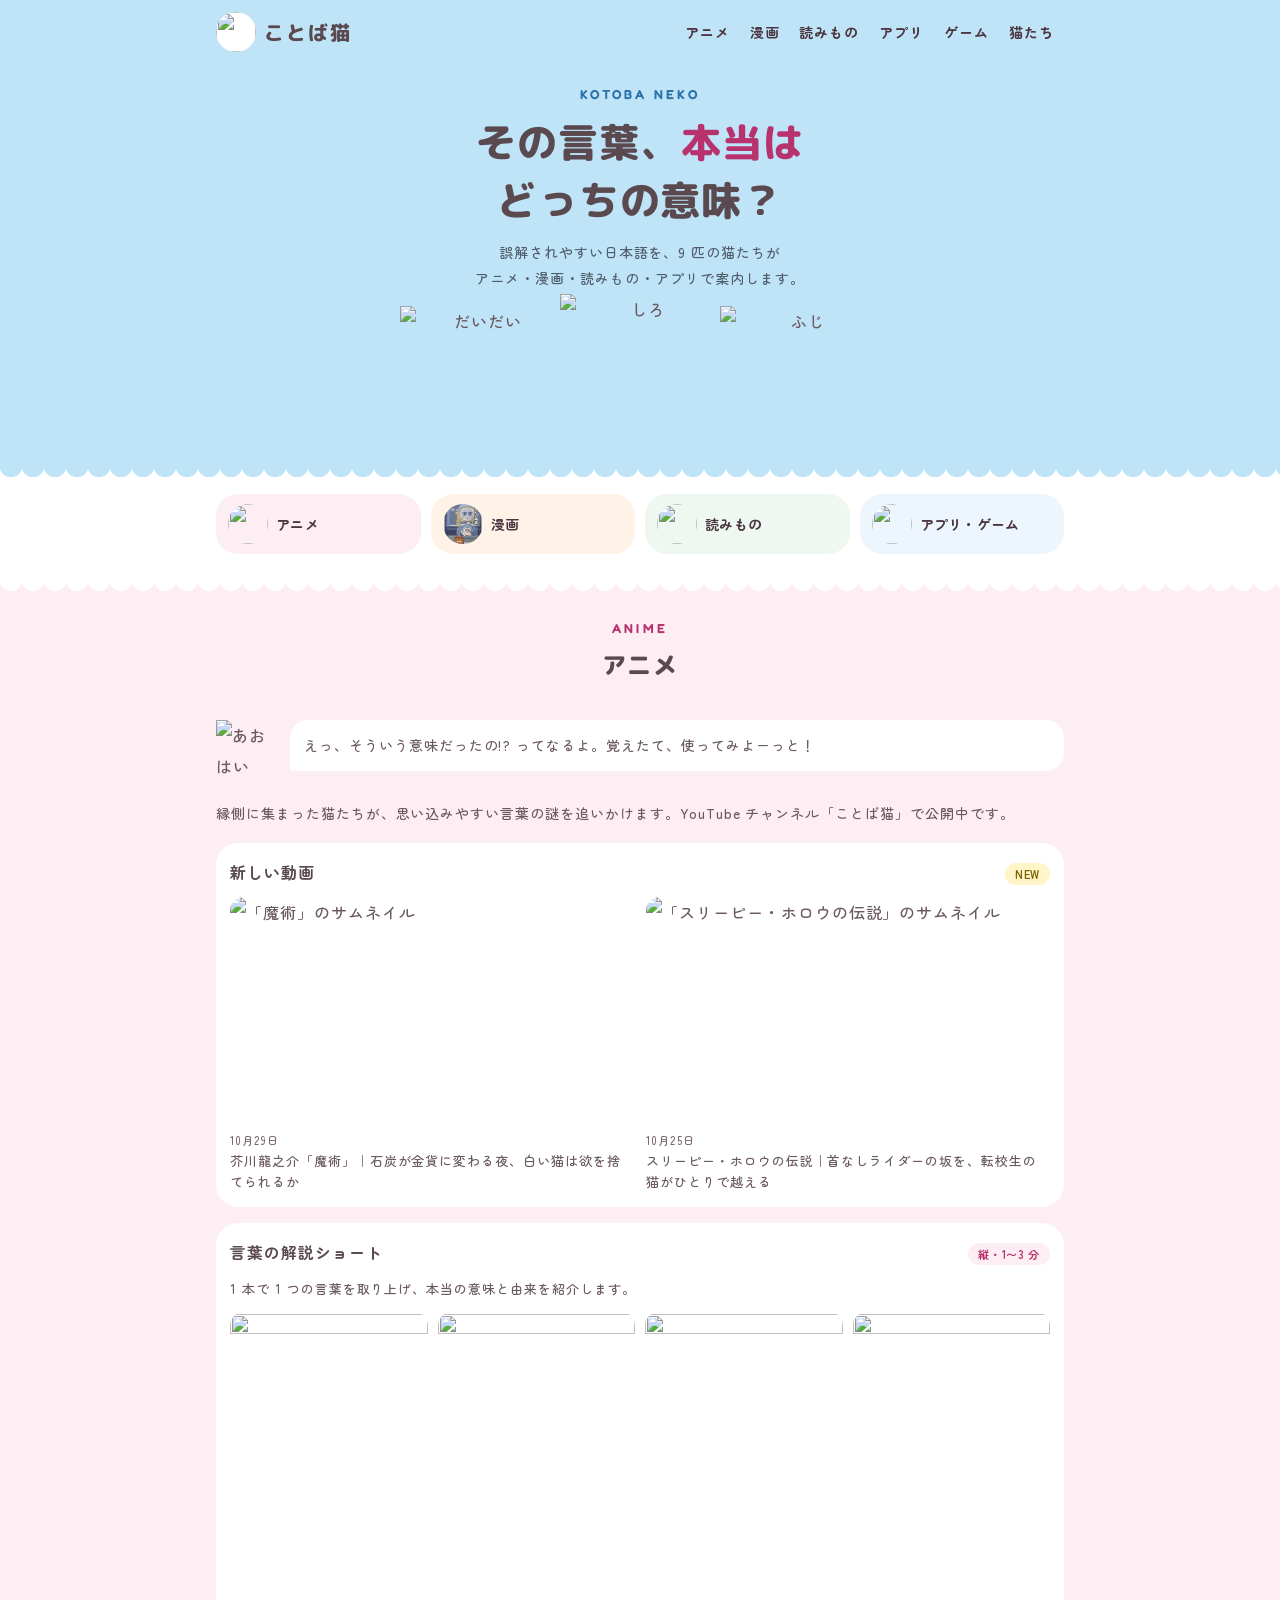
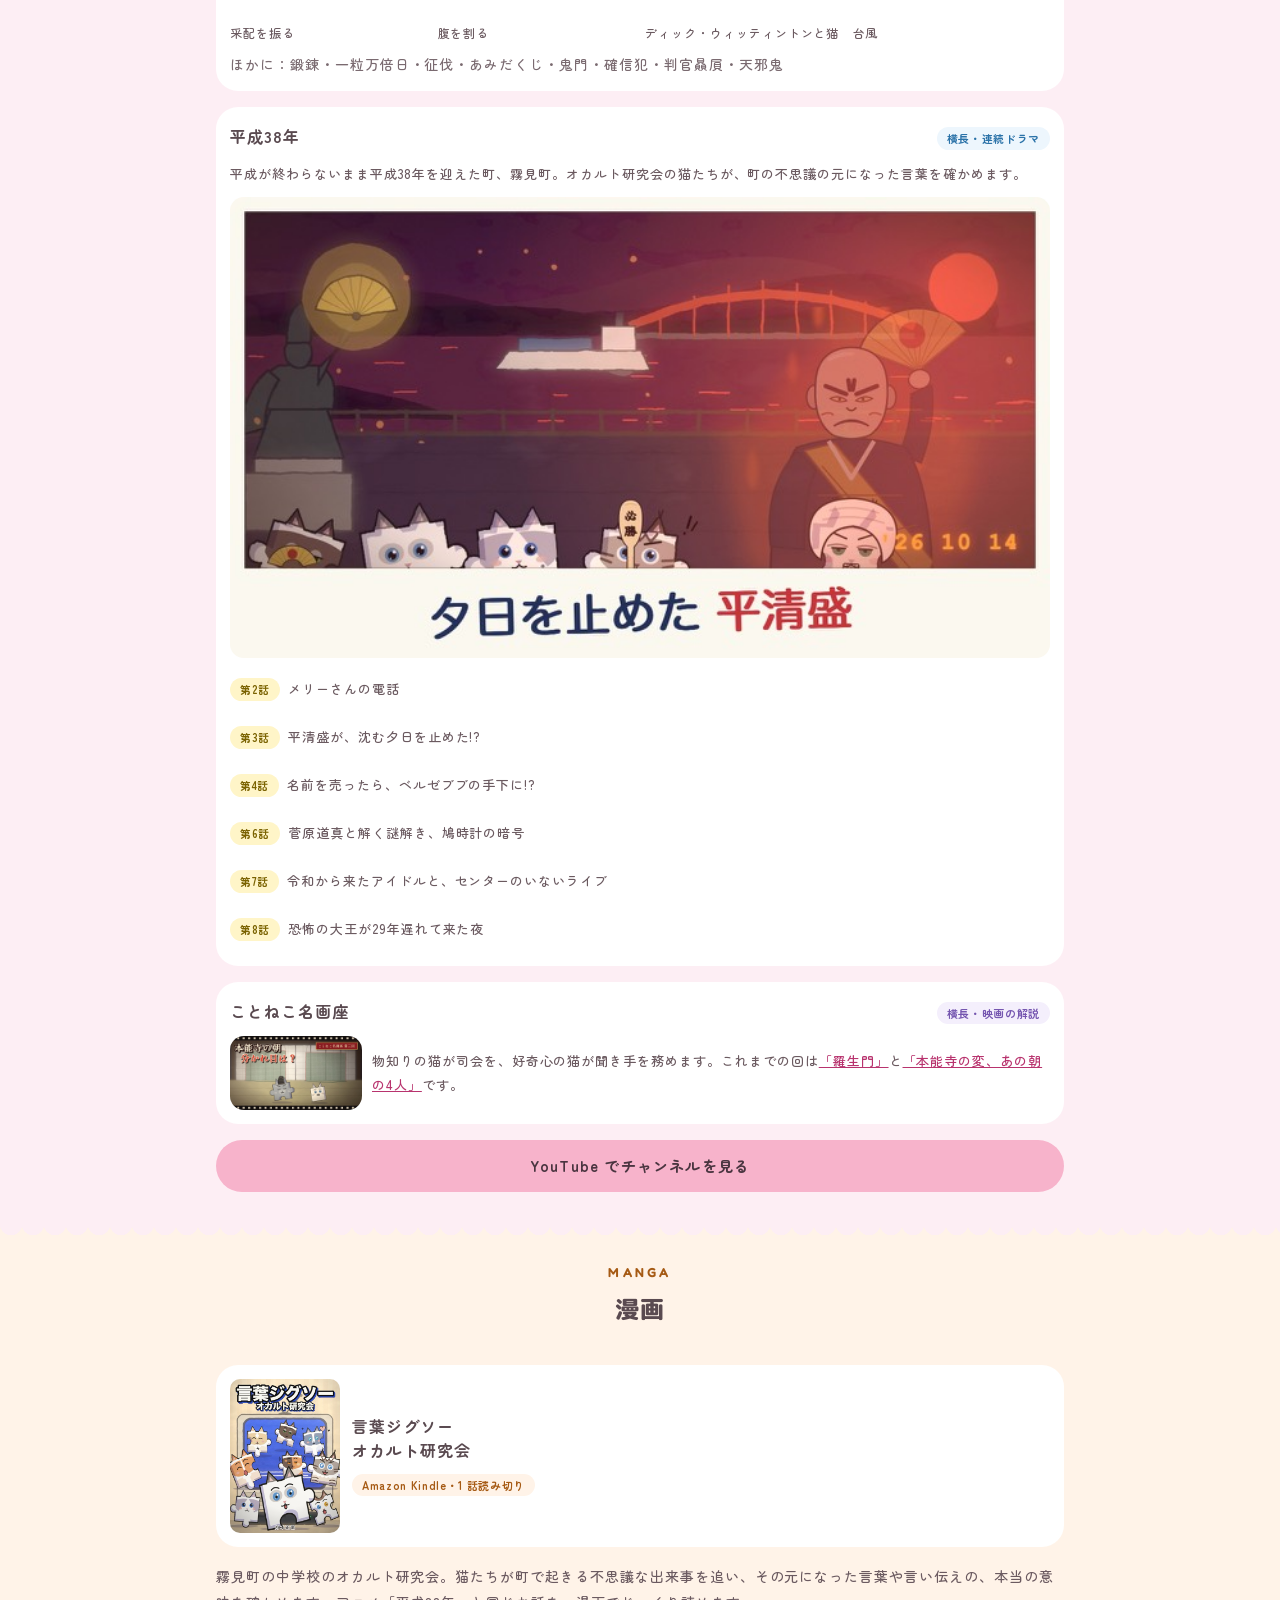
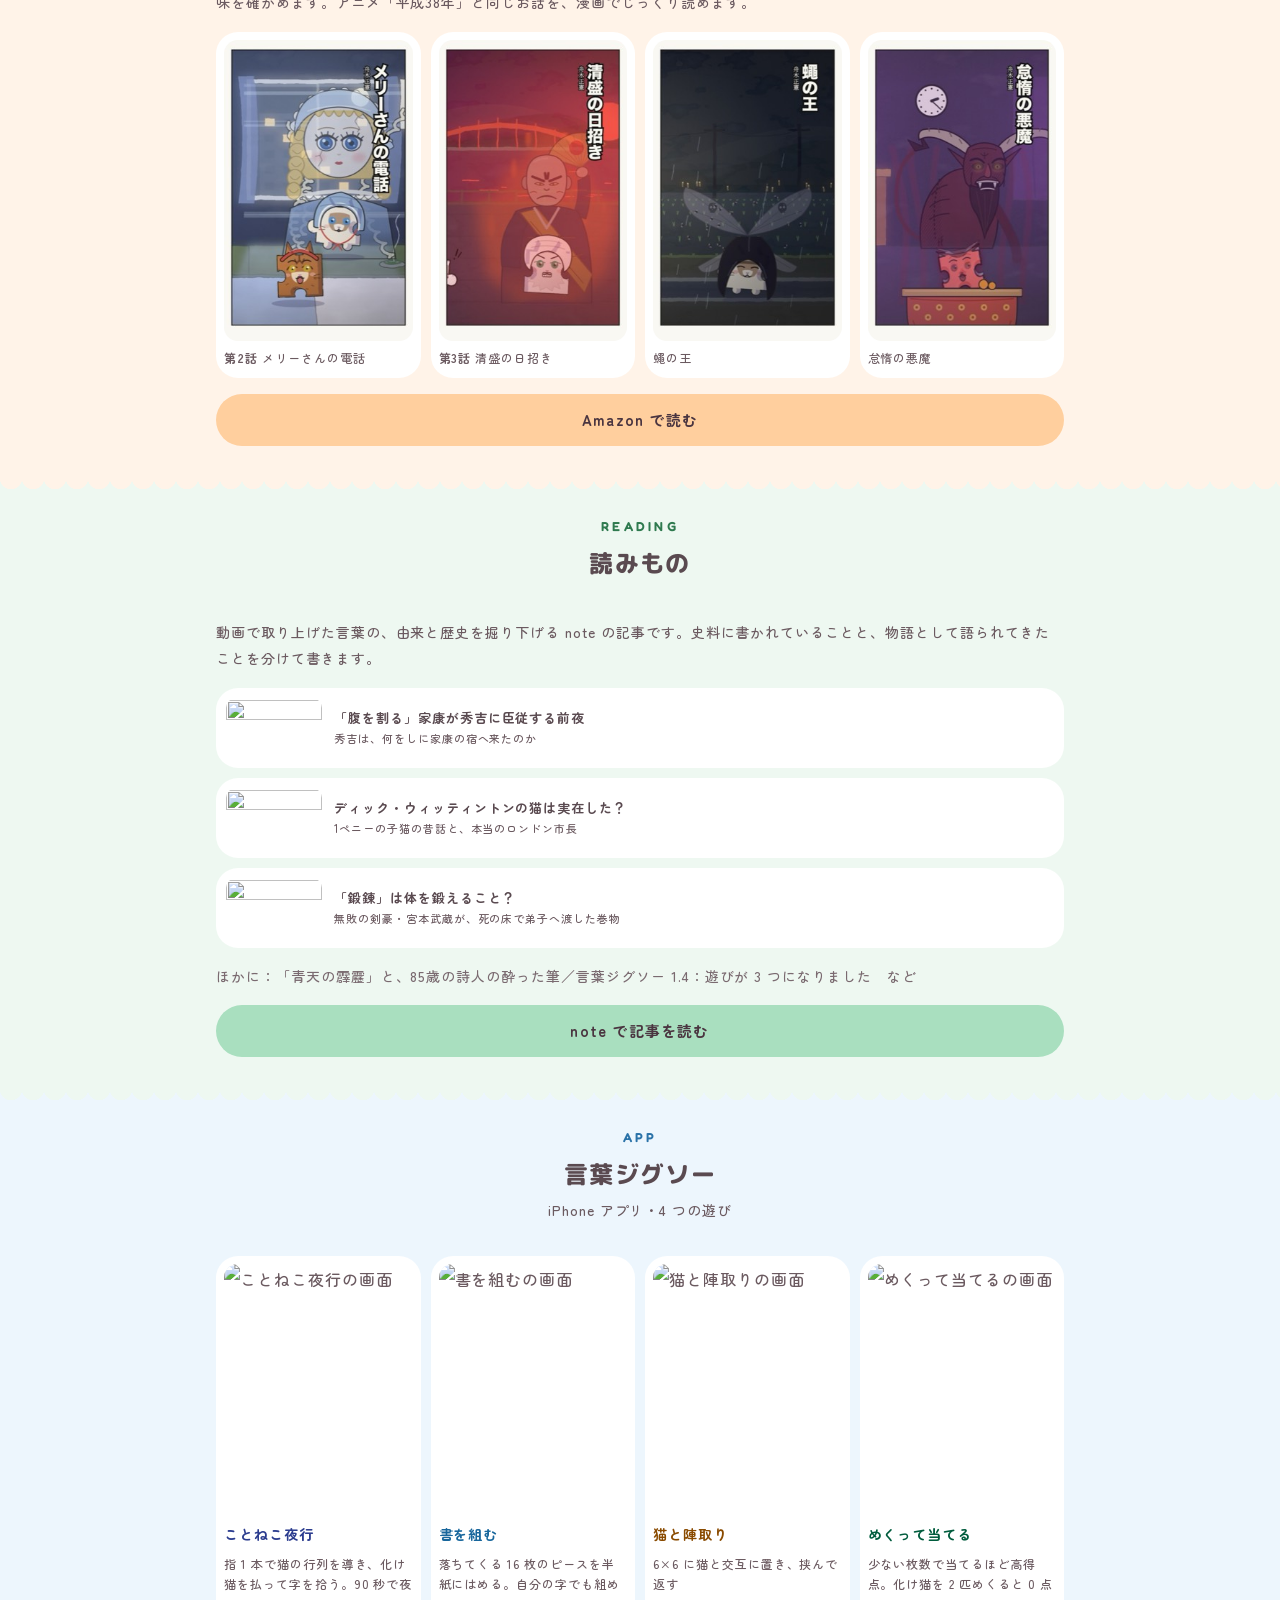
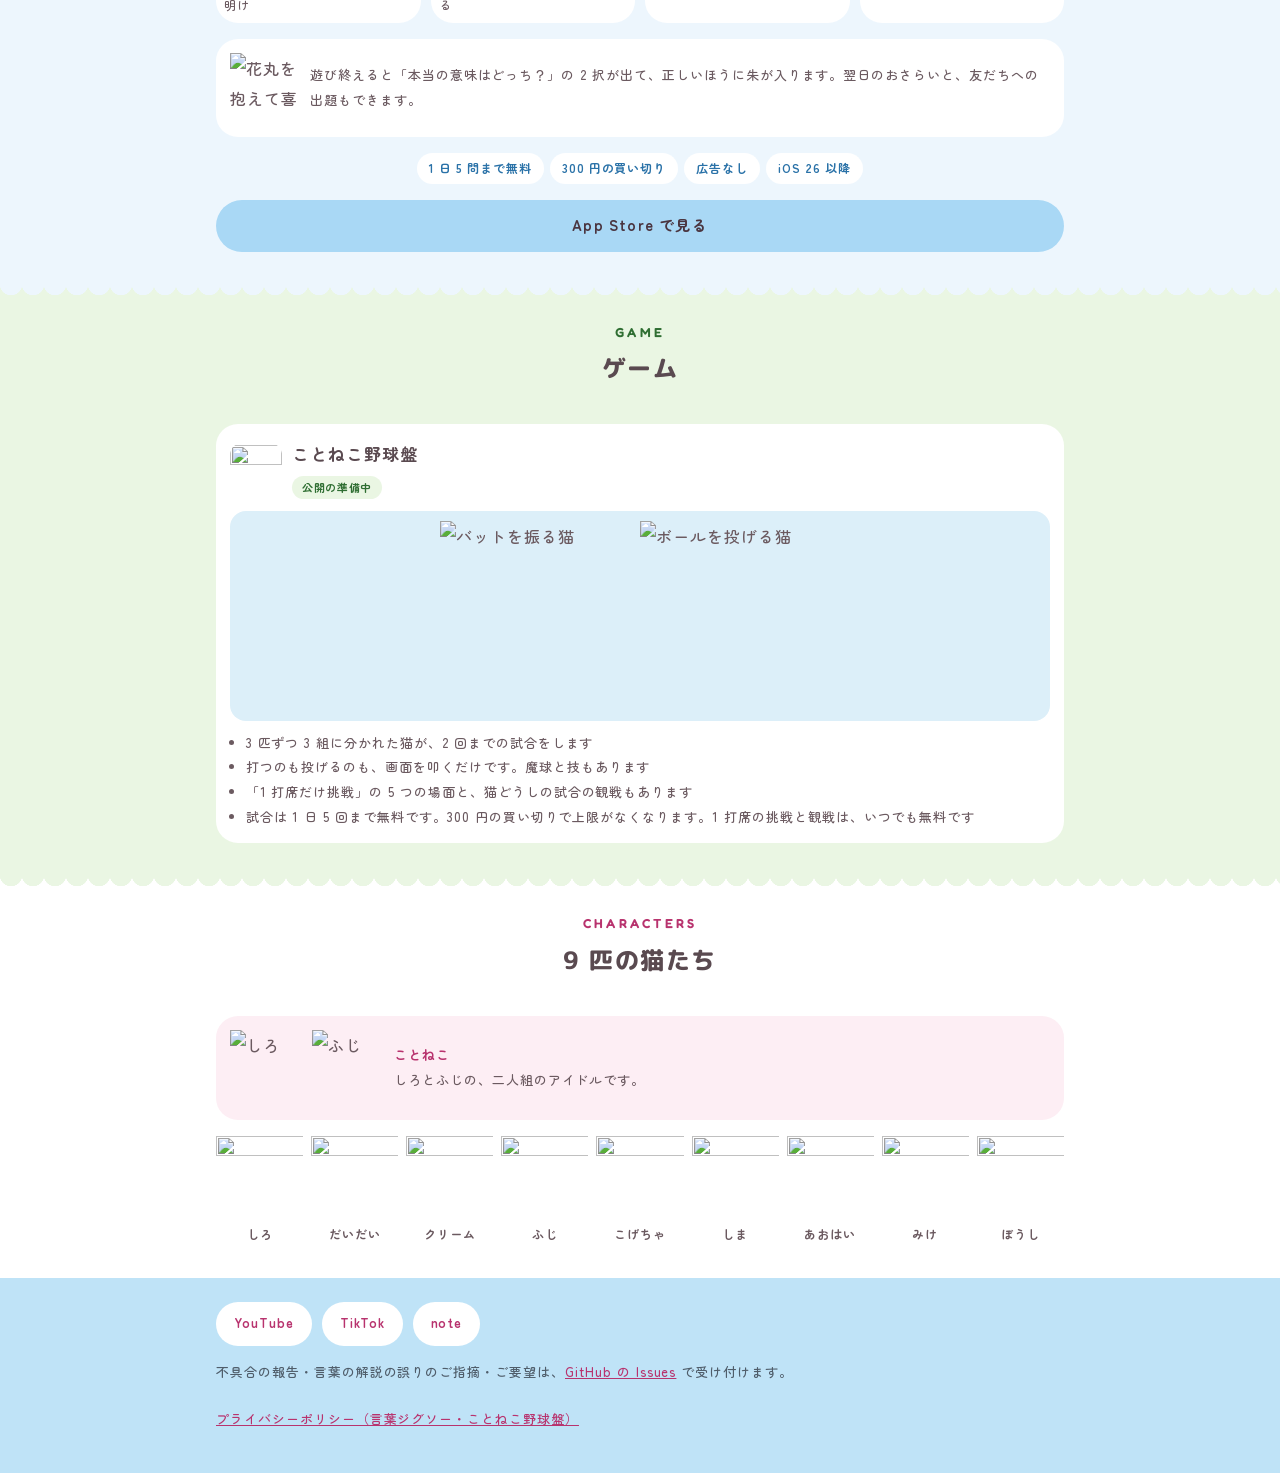
==== commit 98ecd3de: "Rebuild the top page in pastel bands for phones, with a games section for the baseball app Co-Author" ====
--- a/index.html
+++ b/index.html
@@ -3,15 +3,15 @@
 <head>
   <meta charset="utf-8">
   <meta name="viewport" content="width=device-width, initial-scale=1">
-  <title>ことば猫｜誤解されやすい日本語を、アニメ・漫画・記事・パズルで</title>
-  <meta name="description" content="誤解されやすい日本語の本当の意味と由来を、九匹の猫が案内します。YouTube のアニメ、Kindle の漫画、note の記事、iPhone アプリ「言葉ジグソー」の四つの入口から楽しめます。">
+  <title>ことば猫｜誤解されやすい日本語を、アニメ・漫画・記事・アプリで</title>
+  <meta name="description" content="誤解されやすい日本語の本当の意味と由来を、9 匹の猫が案内します。YouTube のアニメ、Kindle の漫画、note の記事、iPhone アプリ「言葉ジグソー」と、ゲーム「ことねこ野球盤」の入口です。">
   <link rel="canonical" href="https://masanorifunaki.github.io/kotoba-jigsaw-hp/">
   <link rel="icon" href="images/favicon.png" type="image/png" sizes="96x96">
   <link rel="apple-touch-icon" href="images/apple-touch-icon.png">
   <meta property="og:type" content="website">
   <meta property="og:site_name" content="ことば猫">
-  <meta property="og:title" content="ことば猫｜誤解されやすい日本語を、アニメ・漫画・記事・パズルで">
-  <meta property="og:description" content="誤解されやすい日本語の本当の意味と由来を、九匹の猫が案内します。YouTube のアニメ、Kindle の漫画、note の記事、iPhone アプリ「言葉ジグソー」の四つの入口から楽しめます。">
+  <meta property="og:title" content="ことば猫｜誤解されやすい日本語を、アニメ・漫画・記事・アプリで">
+  <meta property="og:description" content="誤解されやすい日本語の本当の意味と由来を、9 匹の猫が案内します。YouTube のアニメ、Kindle の漫画、note の記事、iPhone アプリ「言葉ジグソー」と、ゲーム「ことねこ野球盤」の入口です。">
   <meta property="og:url" content="https://masanorifunaki.github.io/kotoba-jigsaw-hp/">
   <meta property="og:image" content="https://masanorifunaki.github.io/kotoba-jigsaw-hp/images/og-image.png">
   <meta property="og:locale" content="ja_JP">
@@ -21,7 +21,7 @@
   "@context": "https://schema.org",
   "@type": "MobileApplication",
   "name": "言葉ジグソー",
-  "description": "誤解されやすい日本語を、毛筆の書のジグソーパズルにする iPhone アプリ。完成したら「本当の意味はどっち？」の二択で、正しい意味とよくある誤解を確かめます。1日5問まで無料。",
+  "description": "誤解されやすい日本語を、4 つの遊びで確かめる iPhone アプリ。遊び終えたら「本当の意味はどっち？」の 2 択で、正しい意味とよくある誤解を確かめます。1 日 5 問まで無料。",
   "operatingSystem": "iOS 26.0 以降",
   "applicationCategory": "EducationalApplication",
   "inLanguage": "ja",
@@ -37,330 +37,252 @@
   </script>
   <link rel="preconnect" href="https://fonts.googleapis.com">
   <link rel="preconnect" href="https://fonts.gstatic.com" crossorigin>
-  <link rel="stylesheet" href="https://fonts.googleapis.com/css2?family=Kiwi+Maru:wght@400;500&amp;family=Yuji+Boku&amp;family=Zen+Maru+Gothic:wght@500;700&amp;display=swap">
+  <link rel="stylesheet" href="https://fonts.googleapis.com/css2?family=Fredoka:wght@600&amp;family=M+PLUS+Rounded+1c:wght@800&amp;family=Zen+Maru+Gothic:wght@500;700&amp;display=swap">
   <link rel="stylesheet" href="home.css">
 </head>
 <body>
 
 <header class="topbar">
   <div class="wrap">
-    <a class="brand" href="#top"><img src="images/cats/cat-main_neutral.svg" alt="" width="38" height="38">ことば猫</a>
-    <nav class="topnav" aria-label="入口">
-      <a href="#anime">アニメ</a><a href="#manga">漫画</a><a href="#note">読みもの</a><a href="#app">パズル</a>
+    <a class="brand" href="#top"><img src="images/chara/cat-main.png" alt="" width="40" height="40">ことば猫</a>
+    <nav class="topnav" aria-label="ページの中">
+      <a href="#anime">アニメ</a><a href="#manga">漫画</a><a href="#note">読みもの</a><a href="#app">アプリ</a><a href="#game">ゲーム</a><a href="#cats">猫たち</a>
     </nav>
-  </div>
+    <button class="menu-button" type="button" aria-expanded="false" aria-controls="menu" aria-label="メニューを開く">
+      <svg width="22" height="22" viewBox="0 0 24 24" fill="none" stroke="currentColor" stroke-width="2.4" stroke-linecap="round" aria-hidden="true"><path d="M4 7h16M4 12h16M4 17h16"/></svg>
+    </button>
+  </div>
+  <nav class="menu" id="menu" aria-label="メニュー">
+    <ul>
+      <li><a href="#anime">アニメ</a></li>
+      <li><a href="#manga">漫画</a></li>
+      <li><a href="#note">読みもの</a></li>
+      <li><a href="#app">アプリ</a></li>
+      <li><a href="#game">ゲーム</a></li>
+      <li><a href="#cats">猫たち</a></li>
+      <li><a href="#contact">お問い合わせ</a></li>
+      <li><a href="privacy.html">プライバシー</a></li>
+    </ul>
+  </nav>
 </header>
 
 <section class="hero" id="top" aria-labelledby="hero-title">
-  <div class="wrap hero-main">
-    <div class="hero-copy">
-      <p class="eyebrow">誤解されやすい日本語と、九匹の猫</p>
-      <h1 id="hero-title">その言葉、<br>本当は<em>どっち</em>の意味？</h1>
-      <p class="lead">思い込みやすい言葉の本当の意味と、その裏にある歴史を、九匹の猫たちが案内します。アニメで見る、漫画で読む、記事で深める、パズルで解く。好きな入口からどうぞ。</p>
-      <div class="host">
-        <img src="images/cats/cat-main_surprised.svg" alt="首をかしげる白い猫" width="76" height="76">
-        <p class="bubble tail-left">ほんとかな？ たしかめてみよっ！</p>
-      </div>
-    </div>
-
-    <div class="board" id="board">
-      <a class="piece c-anime tab-r tab-b" href="#anime" data-door="anime">
-        <span class="piece-top">
-          <span class="piece-kind"><svg class="yt" viewBox="0 0 28 20" aria-hidden="true"><rect width="28" height="20" rx="5" fill="var(--yt-red)"/><path d="M11 5.5v9l7.8-4.5z" fill="#fff"/></svg>YouTube</span>
-          <img class="piece-cat" src="images/cats/cat-06_shocked.svg" alt="">
-        </span>
-        <h2>見る</h2>
-        <p>猫たちのアニメで、言葉の意味がひっくり返る</p>
-        <span class="piece-time">1〜3分</span>
-      </a>
-      <a class="piece c-manga tab-b" href="#manga" data-door="manga">
-        <span class="piece-top">
-          <span class="piece-kind"><svg class="bookmark" viewBox="0 0 24 24" fill="none" stroke="currentColor" stroke-width="2.2" stroke-linejoin="round" aria-hidden="true"><path d="M3 5.5c3-1.4 6-1.4 9 .5 3-1.9 6-1.9 9-.5v13c-3-1.4-6-1.4-9 .5-3-1.9-6-1.9-9-.5z"/><path d="M12 6v13"/></svg>漫画</span>
-          <img class="piece-cat" src="images/cats/cat-08_thinking.svg" alt="">
-        </span>
-        <h2>読む</h2>
-        <p>少し怖くて、あたたかい一話読み切り</p>
-        <span class="piece-time">1話読み切り</span>
-      </a>
-      <a class="piece c-note tab-r" href="#note" data-door="note">
-        <span class="piece-top">
-          <span class="piece-kind"><span class="notemark" aria-hidden="true">note</span>note</span>
-          <img class="piece-cat" src="images/cats/cat-03_smug.svg" alt="">
-        </span>
-        <h2>深める</h2>
-        <p>動画では語りきれない、由来の歴史を記事で</p>
-        <span class="piece-time">1本 5〜10分</span>
-      </a>
-      <a class="piece c-app" href="#app" data-door="app">
-        <span class="piece-top">
-          <span class="piece-kind"><img class="appmark" src="images/AppIcon.svg" alt="">iPhone アプリ</span>
-          <img class="piece-cat" src="images/cats/cat-04_determined.svg" alt="">
-        </span>
-        <h2>解く</h2>
-        <p>ジグソーを組んで、意味を二択で確かめる</p>
-        <span class="piece-time">1問 3分</span>
-      </a>
-    </div>
-  </div>
-
-  <div class="engawa" aria-hidden="true">
-    <div class="cats-row">
-      <img style="--i: 0" src="images/cats/cat-01_laughing.svg" alt="">
-      <img style="--i: 1" src="images/cats/cat-02_dreamy.svg" alt="">
-      <img style="--i: 2" src="images/cats/cat-03_nodding.svg" alt="">
-      <img style="--i: 3" src="images/cats/cat-04_smug.svg" alt="">
-      <img class="lead-cat" style="--i: 4" src="images/cats/cat-main_happy.svg" alt="">
-      <img style="--i: 5" src="images/cats/cat-05_surprised.svg" alt="">
-      <img style="--i: 6" src="images/cats/cat-06_laughing.svg" alt="">
-      <img style="--i: 7" src="images/cats/cat-07_happy.svg" alt="">
-      <img style="--i: 8" src="images/cats/cat-08_happy.svg" alt="">
+  <div class="wrap">
+    <span class="label">KOTOBA NEKO</span>
+    <h1 id="hero-title">その言葉、<em>本当は</em><br>どっちの意味？</h1>
+    <p>誤解されやすい日本語を、9 匹の猫たちが<br>アニメ・漫画・読みもの・アプリで案内します。</p>
+    <div class="hero-cats">
+      <img src="images/chara/cat-01.png" alt="だいだい" width="160" height="160">
+      <img src="images/chara/cat-main.png" alt="しろ" width="160" height="160">
+      <img src="images/chara/cat-03.png" alt="ふじ" width="160" height="160">
     </div>
   </div>
 </section>
-
-<section class="chooser" aria-labelledby="chooser-q">
-  <div class="wrap">
-    <img class="chooser-cat" src="images/cats/cat-01_happy.svg" alt="目がきらきらの猫" width="84" height="84">
-    <p class="chooser-q" id="chooser-q">きょうの気分で、入口を選ぶ</p>
-    <div class="chips" role="group" aria-label="気分">
-      <button class="chip" type="button" data-pick="anime" aria-pressed="false">すき間の一分で</button>
-      <button class="chip" type="button" data-pick="manga" aria-pressed="false">寝る前に、物語を</button>
-      <button class="chip" type="button" data-pick="note" aria-pressed="false">由来をじっくり知りたい</button>
-      <button class="chip" type="button" data-pick="app" aria-pressed="false">自分で確かめたい</button>
-    </div>
-    <p class="answer" id="answer" aria-live="polite">選ぶと、合う入口が上のピースで光ります。</p>
-  </div>
-</section>
+<div class="wave" style="--prev: var(--sky); --next: #fff;" aria-hidden="true"></div>
+
+<nav class="doors" aria-label="入口">
+  <div class="wrap">
+    <ul>
+      <li><a href="#anime" style="background: var(--pink-band);"><img src="images/short-saihai.jpg" alt="">アニメ</a></li>
+      <li><a href="#manga" style="background: var(--orange-band);"><img src="images/manga-04-mary-san.jpg" alt="">漫画</a></li>
+      <li><a href="#note" style="background: var(--green-band);"><img src="images/note-harawaru.jpg" alt="">読みもの</a></li>
+      <li><a href="#app" style="background: var(--blue-band);"><img src="images/app/yako.jpg" alt="">アプリ・ゲーム</a></li>
+    </ul>
+  </div>
+</nav>
 
 <main>
-  <section class="door anime" id="anime" aria-labelledby="anime-title">
-    <div class="wrap">
-      <div class="guide">
-        <img src="images/cats/cat-06_shocked.svg" alt="驚いた顔の猫" width="112" height="112">
-        <div class="guide-text">
-          <span class="kicker"><svg class="yt" viewBox="0 0 28 20" aria-hidden="true"><rect width="28" height="20" rx="5" fill="var(--yt-red)"/><path d="M11 5.5v9l7.8-4.5z" fill="#fff"/></svg>アニメ ・ YouTube</span>
-          <h2 id="anime-title">一分で、言葉がひっくり返る</h2>
-        </div>
-        <p class="bubble tail-left">えっ、そういう意味だったの!? ってなるよ。覚えたて、使ってみよーっと！</p>
-      </div>
-      <div class="split">
-        <div class="text">
-          <p>縁側に集まった猫たちが、思い込みやすい言葉の謎を追いかけるアニメです。縦のショートは一分から三分。横長の回では、歴史の場面をじっくり描きます。</p>
-          <dl class="when">
-            <dt>こんなときに</dt>
-            <dd><span>電車の待ち時間や、休み時間のすき間に</span><span>まずは言葉の正体だけ知りたいとき</span><span>猫たちの掛け合いや歌を、音を出して楽しみたいとき</span></dd>
-          </dl>
-          <a class="cta" href="https://www.youtube.com/channel/UCcCaipKKBtuiueE1to55ylg/"><svg class="yt" viewBox="0 0 28 20" aria-hidden="true"><rect width="28" height="20" rx="5" fill="var(--yt-red)"/><path d="M11 5.5v9l7.8-4.5z" fill="#fff"/></svg>YouTube でチャンネルを見る</a>
-        </div>
-        <div style="min-width: 0;">
-          <div class="shelf" role="list" aria-label="ショートの例">
-            <div class="short" role="listitem"><img src="images/short-mary-san.jpg" alt="ショート「メリーさんの電話」の表紙" loading="lazy"><span>捨てた人形から電話が来る</span></div>
-            <div class="short" role="listitem"><img src="images/short-halloween.jpg" alt="ショート「ジャック・オー・ランタン」の表紙" loading="lazy"><span>カボチャの灯りの、本当の名前</span></div>
-            <div class="short" role="listitem"><img src="images/short-chacha.jpg" alt="ショート「茶々を入れる」の表紙" loading="lazy"><span>「茶々を入れる」は淀殿のこと？</span></div>
-            <div class="short" role="listitem"><img src="images/short-gondola.jpg" alt="ショート「ゴンドラの唄」の表紙" loading="lazy"><span>百年歌い継がれた「いのち短し」</span></div>
-          </div>
-          <div class="wides">
-            <div class="wide"><img src="images/wide-himaneki.jpg" alt="横長の回「夕日を止めた平清盛」のサムネイル" loading="lazy"><span class="tag">横長の回</span><span>夕日を止めた平清盛</span></div>
-            <div class="wide"><img src="images/wide-honnoji.jpg" alt="横長の回「本能寺の変」のサムネイル" loading="lazy"><span class="tag">横長の回</span><span>本能寺の変、あの朝の四人</span></div>
-          </div>
-        </div>
-      </div>
-    </div>
-  </section>
-
-  <section class="door manga" id="manga" aria-labelledby="manga-title">
-    <div class="wrap">
-      <div class="guide">
-        <img src="images/cats/cat-08_thinking.svg" alt="考えこむ本好きの猫" width="112" height="112">
-        <div class="guide-text">
-          <span class="kicker"><svg class="bookmark" viewBox="0 0 24 24" fill="none" stroke="currentColor" stroke-width="2.2" stroke-linejoin="round" aria-hidden="true"><path d="M3 5.5c3-1.4 6-1.4 9 .5 3-1.9 6-1.9 9-.5v13c-3-1.4-6-1.4-9 .5-3-1.9-6-1.9-9-.5z"/><path d="M12 6v13"/></svg>漫画 ・ Amazon Kindle</span>
-          <h2 id="manga-title">言葉ジグソー オカルト研究会</h2>
-        </div>
-        <p class="bubble tail-left">……夜に一話ずつ読むのが、いちばんいい。本で読んだとおりだ</p>
-      </div>
-      <div class="split flip">
-        <div class="text">
-          <p>平成が終わらないまま、平成三十八年を迎えた町、霧見町。中学校のオカルト研究会の猫たちが、町で起きる不思議な出来事を追い、その元になった言葉や言い伝えの本当の意味を確かめていきます。</p>
-          <dl class="when">
-            <dt>こんなときに</dt>
-            <dd><span>寝る前に、一話だけ物語にひたりたいとき</span><span>音を出せない場所で、ゆっくり読みたいとき</span><span>アニメで見た言葉を、別の筋書きで味わいたいとき</span></dd>
-          </dl>
-          <a class="cta" href="https://www.amazon.co.jp/dp/B0HMS8MT1W"><svg class="bookmark" viewBox="0 0 24 24" fill="none" stroke="currentColor" stroke-width="2.2" stroke-linejoin="round" aria-hidden="true"><path d="M3 5.5c3-1.4 6-1.4 9 .5 3-1.9 6-1.9 9-.5v13c-3-1.4-6-1.4-9 .5-3-1.9-6-1.9-9-.5z"/><path d="M12 6v13"/></svg>Amazon で読む</a>
-        </div>
-        <div class="covers" role="list" aria-label="漫画の表紙">
-          <figure class="series" role="listitem"><img src="images/manga-series.jpg" alt="「言葉ジグソー オカルト研究会」シリーズの表紙" loading="lazy" width="400" height="560"><figcaption>言葉ジグソー オカルト研究会</figcaption></figure>
-          <figure role="listitem"><img src="images/manga-04-mary-san.jpg" alt="「メリーさんの電話」の表紙" loading="lazy" width="262" height="420"><figcaption>メリーさんの電話</figcaption></figure>
-          <figure role="listitem"><img src="images/manga-05-himaneki.jpg" alt="「清盛の日招き」の表紙" loading="lazy" width="262" height="420"><figcaption>清盛の日招き</figcaption></figure>
-          <figure role="listitem"><img src="images/manga-06-haenoou.jpg" alt="「蠅の王」の表紙" loading="lazy" width="262" height="420"><figcaption>蠅の王</figcaption></figure>
-          <figure role="listitem"><img src="images/manga-07-taida.jpg" alt="「怠惰の悪魔」の表紙" loading="lazy" width="262" height="420"><figcaption>怠惰の悪魔</figcaption></figure>
-        </div>
-      </div>
-    </div>
-  </section>
-
-  <section class="door note" id="note" aria-labelledby="note-title">
-    <div class="wrap">
-      <div class="guide">
-        <img src="images/cats/cat-03_smug.svg" alt="少し得意げな物知りの猫" width="112" height="112">
-        <div class="guide-text">
-          <span class="kicker"><span class="notemark" aria-hidden="true">note</span>読みもの ・ note</span>
-          <h2 id="note-title">見終わったあとに、もう一歩深く</h2>
-        </div>
-        <p class="bubble tail-left">ふふ、由来まで知ると、言葉ってもっとおもしろいでしょ</p>
-      </div>
-      <div class="split">
-        <div class="text">
-          <p>動画で取り上げた言葉の、由来と歴史を掘り下げる記事です。史料に書かれていることと、物語として語られてきたことを分けて、出典と一緒に読めます。</p>
-          <dl class="when">
-            <dt>こんなときに</dt>
-            <dd><span>動画を見て「本当にそうなの？」と気になったとき</span><span>人に話したくなる、もう一段の背景がほしいとき</span><span>休日に、腰を落ち着けて読みたいとき</span></dd>
-          </dl>
-          <a class="cta" href="https://note.com/kotoba_neko"><span class="notemark" aria-hidden="true">note</span>note で記事を読む</a>
-        </div>
-        <div class="articles">
-          <div class="article"><img src="images/note-mary-san.jpg" alt="" loading="lazy"><div><h3>「メリーさんの電話」の人形は、怒っていたのか</h3><p>付喪神と人形供養の本当の歴史</p></div></div>
-          <div class="article"><img src="images/note-himaneki.jpg" alt="" loading="lazy"><div><h3>平清盛は、本当に夕日を止めたのか</h3><p>日招き伝説と『平家物語』の「諸行無常」</p></div></div>
-          <div class="article"><img src="images/note-honnoji.jpg" alt="" loading="lazy"><div><h3>本能寺の変、あの朝の4人</h3><p>「天王山」の分かれ目は、本当に山崎だったのか</p></div></div>
-        </div>
-      </div>
-    </div>
-  </section>
-
-  <section class="relay" aria-labelledby="relay-title">
-    <div class="wrap">
-      <div class="guide">
-        <img src="images/cats/cat-main_nodding.svg" alt="うなずく白い猫" width="112" height="112">
-        <div class="guide-text">
-          <span class="kicker">入口のつながり</span>
-          <h2 id="relay-title">たとえば「メリーさんの電話」なら</h2>
-        </div>
-        <p class="bubble tail-left">同じお話を、三つの入口でたどってみよっ！</p>
-      </div>
-      <div class="relay-row">
-        <div class="stop">
-          <span class="stop-step"><b>1</b>まず見る</span>
-          <a class="stop-card" href="https://www.youtube.com/channel/UCcCaipKKBtuiueE1to55ylg/">
-            <img src="images/short-mary-san.jpg" alt="" loading="lazy">
-            <div><span class="meta">YouTube ・ 約 1 分</span><strong>捨てた人形から電話が来る</strong><span>怪談の筋と、言葉の正体をひと息で。</span></div>
-          </a>
-        </div>
-        <div class="stop">
-          <span class="stop-step"><b>2</b>物語で読む</span>
-          <a class="stop-card" href="https://www.amazon.co.jp/dp/B0HMS8MT1W">
-            <img src="images/manga-04-mary-san.jpg" alt="" loading="lazy">
-            <div><span class="meta">漫画</span><strong>メリーさんの電話</strong><span>霧見町の団地で起きる、一夏の出来事。</span></div>
-          </a>
-        </div>
-        <div class="stop">
-          <span class="stop-step"><b>3</b>由来を深める</span>
-          <a class="stop-card" href="https://note.com/kotoba_neko">
-            <img src="images/note-mary-san.jpg" alt="" loading="lazy">
-            <div><span class="meta">note</span><strong>人形は、怒っていたのか</strong><span>付喪神と人形供養の歴史をたどる。</span></div>
-          </a>
-        </div>
-      </div>
-    </div>
-  </section>
-
-  <section class="door app" id="app" aria-labelledby="app-title">
-    <div class="wrap">
-      <div class="guide">
-        <img src="images/cats/cat-04_determined.svg" alt="きりっと決めた顔の猫" width="112" height="112">
-        <div class="guide-text">
-          <span class="kicker"><img class="appmark" src="images/AppIcon.svg" alt="">パズル ・ iPhone アプリ</span>
-          <h2 id="app-title">言葉ジグソーで、自分の手で解く</h2>
-        </div>
-        <p class="bubble tail-left">答えは、ぴたっとひとつ！ 自分の手で組んで、確かめてみて</p>
-      </div>
-      <div class="stack">
-        <div class="text">
-          <p>落ちてくる十六枚のピースを半紙にはめて、一枚の書を仕上げます。完成したら「本当の意味はどっち？」。先生の猫が、正しい意味に朱を入れます。</p>
-          <dl class="when">
-            <dt>こんなときに</dt>
-            <dd><span>見て読むだけでなく、自分で答えを出したいとき</span><span>毎日少しずつ、言葉を覚えていきたいとき</span></dd>
-          </dl>
-          <div class="app-panel">
-            <img src="images/AppIcon.svg" alt="言葉ジグソーのアイコン" width="88" height="88">
-            <ul>
-              <li>一日五問まで無料</li>
-              <li>三百円の買い切りで、上限なし</li>
-              <li>広告なし・iPhone（iOS 26 以降）</li>
-            </ul>
-          </div>
-          <a class="cta blue" href="https://apps.apple.com/app/apple-store/id6817150951?pt=129529632&amp;ct=hp&amp;mt=8"><svg viewBox="0 0 24 24" width="20" height="20" fill="none" stroke="currentColor" stroke-width="2.4" stroke-linecap="round" stroke-linejoin="round" aria-hidden="true"><path d="M12 4v11"/><path d="M7 10.5 12 15.5 17 10.5"/><path d="M5 19.5h14"/></svg>App Store で入手</a>
-        </div>
-        <div class="quiz-mini" aria-label="出題の例">
-          <img class="hug" src="images/CatStart-Hug.svg" alt="花丸を抱えて喜ぶ白猫" width="78" height="78">
-          <span class="tag">たとえば、この言葉</span>
-          <span class="word">情けは人のためならず</span>
-          <div class="opt ok"><b>正しい意味</b><span>人に情けをかけておけば、巡り巡って自分に良い報いが返ってくる。</span></div>
-          <div class="opt"><b>よくある誤解</b><span>情けをかけるのは、その人のためにならない。</span></div>
-        </div>
-      </div>
+  <div class="wave" style="--prev: #fff; --next: var(--pink-band);" aria-hidden="true"></div>
+  <section class="band" id="anime" style="background: var(--pink-band);" aria-labelledby="anime-title">
+    <div class="wrap">
+      <div class="section-head"><span class="label" style="color: var(--pink-text);">ANIME</span><h2 id="anime-title">アニメ</h2></div>
+      <div class="speech">
+        <img src="images/chara/cat-06.png" alt="あおはい" width="64" height="64">
+        <p>えっ、そういう意味だったの!? ってなるよ。覚えたて、使ってみよーっと！</p>
+      </div>
+      <p>縁側に集まった猫たちが、思い込みやすい言葉の謎を追いかけます。YouTube チャンネル「ことば猫」で公開中です。</p>
+
+      <div class="card">
+        <div class="card-head"><h3>新しい動画</h3><span class="chip yellow">NEW</span></div>
+        <div class="newest">
+          <a class="video-link" href="https://www.youtube.com/watch?v=I3hALzNBvPg"><img class="thumb" src="images/wide-majutsu.jpg" alt="「魔術」のサムネイル" width="720" height="405" loading="lazy"><span><time datetime="2026-10-29">10月29日</time><br>芥川龍之介「魔術」｜石炭が金貨に変わる夜、白い猫は欲を捨てられるか</span></a>
+          <a class="video-link" href="https://www.youtube.com/watch?v=3ML1DjxGrI4"><img class="thumb" src="images/wide-sleepy.jpg" alt="「スリーピー・ホロウの伝説」のサムネイル" width="720" height="405" loading="lazy"><span><time datetime="2026-10-25">10月25日</time><br>スリーピー・ホロウの伝説｜首なしライダーの坂を、転校生の猫がひとりで越える</span></a>
+        </div>
+      </div>
+
+      <div class="card">
+        <div class="card-head"><h3>言葉の解説ショート</h3><span class="chip pink">縦・1〜3 分</span></div>
+        <p style="font-size: 13px;">1 本で 1 つの言葉を取り上げ、本当の意味と由来を紹介します。</p>
+        <ul class="shorts">
+          <li><a class="video-link" href="https://www.youtube.com/shorts/igGiWule9tA"><img class="thumb" src="images/short-saihai.jpg" alt="" width="360" height="640" loading="lazy"><span>采配を振る</span></a></li>
+          <li><a class="video-link" href="https://www.youtube.com/shorts/crx2nGrJAVI"><img class="thumb" src="images/short-harawaru.jpg" alt="" width="360" height="640" loading="lazy"><span>腹を割る</span></a></li>
+          <li><a class="video-link" href="https://www.youtube.com/shorts/-5pghQ1wLNs"><img class="thumb" src="images/short-dick.jpg" alt="" width="360" height="640" loading="lazy"><span>ディック・ウィッティントンと猫</span></a></li>
+          <li><a class="video-link" href="https://www.youtube.com/shorts/mrq7pov0YJ0"><img class="thumb" src="images/short-taifu.jpg" alt="" width="360" height="640" loading="lazy"><span>台風</span></a></li>
+        </ul>
+        <p class="more">ほかに：鍛錬・一粒万倍日・征伐・あみだくじ・鬼門・確信犯・判官贔屓・天邪鬼</p>
+      </div>
+
+      <div class="card">
+        <div class="card-head"><h3>平成38年</h3><span class="chip sky">横長・連続ドラマ</span></div>
+        <p style="font-size: 13px;">平成が終わらないまま平成38年を迎えた町、霧見町。オカルト研究会の猫たちが、町の不思議の元になった言葉を確かめます。</p>
+        <img class="thumb" src="images/wide-himaneki.jpg" alt="第3話「平清盛が、沈む夕日を止めた!?」のサムネイル" width="640" height="360" loading="lazy" style="aspect-ratio: 16 / 9;">
+        <ol class="episodes">
+          <li><a href="https://www.youtube.com/watch?v=uZ58c7HQZHA"><span class="chip yellow">第2話</span>メリーさんの電話</a></li>
+          <li><a href="https://www.youtube.com/watch?v=Sfx8o3UfQMg"><span class="chip yellow">第3話</span>平清盛が、沈む夕日を止めた!?</a></li>
+          <li><a href="https://www.youtube.com/watch?v=02mYmiAN79E"><span class="chip yellow">第4話</span>名前を売ったら、ベルゼブブの手下に!?</a></li>
+          <li><a href="https://www.youtube.com/watch?v=tpQ1LTkLWMI"><span class="chip yellow">第6話</span>菅原道真と解く謎解き、鳩時計の暗号</a></li>
+          <li><a href="https://www.youtube.com/watch?v=XqruiNjTGiU"><span class="chip yellow">第7話</span>令和から来たアイドルと、センターのいないライブ</a></li>
+          <li><a href="https://www.youtube.com/watch?v=xxGMM3DazK4"><span class="chip yellow">第8話</span>恐怖の大王が29年遅れて来た夜</a></li>
+        </ol>
+      </div>
+
+      <div class="card">
+        <div class="card-head"><h3>ことねこ名画座</h3><span class="chip violet">横長・映画の解説</span></div>
+        <div class="theater">
+          <img class="thumb" src="images/wide-honnoji.jpg" alt="「本能寺の変、あの朝の4人」のサムネイル" width="640" height="360" loading="lazy">
+          <p style="font-size: 13px;">物知りの猫が司会を、好奇心の猫が聞き手を務めます。これまでの回は<a href="https://www.youtube.com/watch?v=NAGvzRkMSwI">「羅生門」</a>と<a href="https://www.youtube.com/watch?v=SQlh1JyTUpI">「本能寺の変、あの朝の4人」</a>です。</p>
+        </div>
+      </div>
+      <a class="pill" href="https://www.youtube.com/channel/UCcCaipKKBtuiueE1to55ylg/">YouTube でチャンネルを見る</a>
+    </div>
+  </section>
+
+  <div class="wave" style="--prev: var(--pink-band); --next: var(--orange-band);" aria-hidden="true"></div>
+  <section class="band" id="manga" style="background: var(--orange-band);" aria-labelledby="manga-title">
+    <div class="wrap">
+      <div class="section-head"><span class="label" style="color: var(--orange-text);">MANGA</span><h2 id="manga-title">漫画</h2></div>
+      <div class="card series">
+        <img src="images/manga-series.jpg" alt="「言葉ジグソー オカルト研究会」の表紙" width="400" height="560" loading="lazy">
+        <div>
+          <h3>言葉ジグソー<br>オカルト研究会</h3>
+          <span class="chip orange">Amazon Kindle・1 話読み切り</span>
+        </div>
+      </div>
+      <p>霧見町の中学校のオカルト研究会。猫たちが町で起きる不思議な出来事を追い、その元になった言葉や言い伝えの、本当の意味を確かめます。アニメ「平成38年」と同じお話を、漫画でじっくり読めます。</p>
+      <ul class="covers">
+        <li><img class="thumb" src="images/manga-04-mary-san.jpg" alt="「メリーさんの電話」の表紙" width="262" height="420" loading="lazy"><b>第2話</b> メリーさんの電話</li>
+        <li><img class="thumb" src="images/manga-05-himaneki.jpg" alt="「清盛の日招き」の表紙" width="262" height="420" loading="lazy"><b>第3話</b> 清盛の日招き</li>
+        <li><img class="thumb" src="images/manga-06-haenoou.jpg" alt="「蠅の王」の表紙" width="262" height="420" loading="lazy">蠅の王</li>
+        <li><img class="thumb" src="images/manga-07-taida.jpg" alt="「怠惰の悪魔」の表紙" width="262" height="420" loading="lazy">怠惰の悪魔</li>
+      </ul>
+      <a class="pill orange" href="https://www.amazon.co.jp/dp/B0HMS8MT1W">Amazon で読む</a>
+    </div>
+  </section>
+
+  <div class="wave" style="--prev: var(--orange-band); --next: var(--green-band);" aria-hidden="true"></div>
+  <section class="band" id="note" style="background: var(--green-band);" aria-labelledby="note-title">
+    <div class="wrap">
+      <div class="section-head"><span class="label" style="color: var(--green-text);">READING</span><h2 id="note-title">読みもの</h2></div>
+      <p>動画で取り上げた言葉の、由来と歴史を掘り下げる note の記事です。史料に書かれていることと、物語として語られてきたことを分けて書きます。</p>
+      <ul class="articles">
+        <li><a href="https://note.com/kotoba_neko/n/n483d8af0b933"><img src="images/note-harawaru.jpg" alt="" width="720" height="376" loading="lazy"><span><b>「腹を割る」家康が秀吉に臣従する前夜</b><small>秀吉は、何をしに家康の宿へ来たのか</small></span></a></li>
+        <li><a href="https://note.com/kotoba_neko/n/n0d63439f5a30"><img src="images/note-dick.jpg" alt="" width="720" height="376" loading="lazy"><span><b>ディック・ウィッティントンの猫は実在した？</b><small>1ペニーの子猫の昔話と、本当のロンドン市長</small></span></a></li>
+        <li><a href="https://note.com/kotoba_neko/n/na9365dbc8502"><img src="images/note-tanren.jpg" alt="" width="720" height="376" loading="lazy"><span><b>「鍛錬」は体を鍛えること？</b><small>無敗の剣豪・宮本武蔵が、死の床で弟子へ渡した巻物</small></span></a></li>
+      </ul>
+      <p class="more">ほかに：「青天の霹靂」と、85歳の詩人の酔った筆／言葉ジグソー 1.4：遊びが 3 つになりました　など</p>
+      <a class="pill green" href="https://note.com/kotoba_neko">note で記事を読む</a>
+    </div>
+  </section>
+
+  <div class="wave" style="--prev: var(--green-band); --next: var(--blue-band);" aria-hidden="true"></div>
+  <section class="band" id="app" style="background: var(--blue-band);" aria-labelledby="app-title">
+    <div class="wrap">
+      <div class="section-head"><span class="label">APP</span><h2 id="app-title">言葉ジグソー</h2><p>iPhone アプリ・4 つの遊び</p></div>
+      <ul class="modes">
+        <li><img class="thumb" src="images/app/yako.jpg" alt="ことねこ夜行の画面" width="420" height="913" loading="lazy"><b style="color: #2c3d8f;">ことねこ夜行</b><span>指 1 本で猫の行列を導き、化け猫を払って字を拾う。90 秒で夜明け</span></li>
+        <li><img class="thumb" src="images/app/assemble.jpg" alt="書を組むの画面" width="420" height="913" loading="lazy"><b style="color: #17669c;">書を組む</b><span>落ちてくる 16 枚のピースを半紙にはめる。自分の字でも組める</span></li>
+        <li><img class="thumb" src="images/app/jintori.jpg" alt="猫と陣取りの画面" width="420" height="913" loading="lazy"><b style="color: #8a4b00;">猫と陣取り</b><span>6×6 に猫と交互に置き、挟んで返す</span></li>
+        <li><img class="thumb" src="images/app/mekuru.jpg" alt="めくって当てるの画面" width="420" height="913" loading="lazy"><b style="color: #005c3d;">めくって当てる</b><span>少ない枚数で当てるほど高得点。化け猫を 2 匹めくると 0 点</span></li>
+      </ul>
+      <div class="card after">
+        <img src="images/chara/cat-01-hug.png" alt="花丸を抱えて喜ぶだいだい" width="70" height="70" loading="lazy">
+        <p>遊び終えると「本当の意味はどっち？」の 2 択が出て、正しいほうに朱が入ります。翌日のおさらいと、友だちへの出題もできます。</p>
+      </div>
+      <ul class="facts">
+        <li>1 日 5 問まで無料</li>
+        <li>300 円の買い切り</li>
+        <li>広告なし</li>
+        <li>iOS 26 以降</li>
+      </ul>
+      <a class="pill sky" href="https://apps.apple.com/app/apple-store/id6817150951?pt=129529632&amp;ct=hp&amp;mt=8">App Store で見る</a>
+    </div>
+  </section>
+
+  <div class="wave" style="--prev: var(--blue-band); --next: var(--grass-band);" aria-hidden="true"></div>
+  <section class="band" id="game" style="background: var(--grass-band);" aria-labelledby="game-title">
+    <div class="wrap">
+      <div class="section-head"><span class="label" style="color: var(--grass-text);">GAME</span><h2 id="game-title">ゲーム</h2></div>
+      <div class="card">
+        <div class="game-title">
+          <img src="images/baseball/icon.png" alt="" width="52" height="52" loading="lazy">
+          <div><h3>ことねこ野球盤</h3><span class="chip grass">公開の準備中</span></div>
+        </div>
+        <div class="field">
+          <img src="images/baseball/batter.png" alt="バットを振る猫" width="320" height="320" loading="lazy">
+          <img src="images/baseball/pitcher.png" alt="ボールを投げる猫" width="320" height="320" loading="lazy">
+        </div>
+        <ul class="points">
+          <li>3 匹ずつ 3 組に分かれた猫が、2 回までの試合をします</li>
+          <li>打つのも投げるのも、画面を叩くだけです。魔球と技もあります</li>
+          <li>「1 打席だけ挑戦」の 5 つの場面と、猫どうしの試合の観戦もあります</li>
+          <li>試合は 1 日 5 回まで無料です。300 円の買い切りで上限がなくなります。1 打席の挑戦と観戦は、いつでも無料です</li>
+        </ul>
+      </div>
+    </div>
+  </section>
+
+  <div class="wave" style="--prev: var(--grass-band); --next: #fff;" aria-hidden="true"></div>
+  <section class="band" id="cats" aria-labelledby="cats-title">
+    <div class="wrap">
+      <div class="section-head"><span class="label" style="color: var(--pink-text);">CHARACTERS</span><h2 id="cats-title">9 匹の猫たち</h2></div>
+      <div class="card duo">
+        <img src="images/chara/cat-main.png" alt="しろ" width="76" height="76" loading="lazy">
+        <img src="images/chara/cat-03.png" alt="ふじ" width="76" height="76" loading="lazy">
+        <p style="font-size: 13px;"><b>ことねこ</b><br>しろとふじの、二人組のアイドルです。</p>
+      </div>
+      <ul class="cats">
+        <li><img src="images/chara/cat-main.png" alt="" width="120" height="120" loading="lazy">しろ</li>
+        <li><img src="images/chara/cat-01.png" alt="" width="120" height="120" loading="lazy">だいだい</li>
+        <li><img src="images/chara/cat-02.png" alt="" width="120" height="120" loading="lazy">クリーム</li>
+        <li><img src="images/chara/cat-03.png" alt="" width="120" height="120" loading="lazy">ふじ</li>
+        <li><img src="images/chara/cat-04.png" alt="" width="120" height="120" loading="lazy">こげちゃ</li>
+        <li><img src="images/chara/cat-05.png" alt="" width="120" height="120" loading="lazy">しま</li>
+        <li><img src="images/chara/cat-06.png" alt="" width="120" height="120" loading="lazy">あおはい</li>
+        <li><img src="images/chara/cat-07.png" alt="" width="120" height="120" loading="lazy">みけ</li>
+        <li><img src="images/chara/cat-08.png" alt="" width="120" height="120" loading="lazy">ぼうし</li>
+      </ul>
     </div>
   </section>
 </main>
 
-<footer class="foot">
-  <div class="wrap">
-    <section>
-      <div class="foot-cat"><img src="images/cats/cat-02_dreamy.svg" alt="のんびりした猫" width="64" height="64"><h2>ことば猫</h2></div>
-      <ul>
-        <li><a href="https://www.youtube.com/channel/UCcCaipKKBtuiueE1to55ylg/">YouTube</a></li>
-        <li><a href="https://www.amazon.co.jp/dp/B0HMS8MT1W">漫画（Amazon Kindle）</a></li>
-        <li><a href="https://note.com/kotoba_neko">note</a></li>
-        <li><a href="https://apps.apple.com/app/apple-store/id6817150951?pt=129529632&amp;ct=hp&amp;mt=8">言葉ジグソー（App Store）</a></li>
-      </ul>
-    </section>
-    <section>
-      <h2>お問い合わせ</h2>
-      <p>不具合の報告、言葉の解説の誤りのご指摘、ご要望は <a href="https://github.com/masanorifunaki/kotoba-jigsaw-hp/issues">GitHub の Issues</a> で受け付けます。</p>
-    </section>
-    <section>
-      <h2>プライバシーポリシー</h2>
-      <p>アプリは利用者の個人情報を収集しません。詳しくは<a href="https://masanorifunaki.github.io/kotoba-jigsaw-hp/privacy.html">プライバシーポリシー</a>をご覧ください。</p>
-    </section>
+<footer class="foot" id="contact">
+  <div class="wrap">
+    <ul class="sns">
+      <li><a href="https://www.youtube.com/channel/UCcCaipKKBtuiueE1to55ylg/">YouTube</a></li>
+      <li><a href="https://www.tiktok.com/@kotoba_neko">TikTok</a></li>
+      <li><a href="https://note.com/kotoba_neko">note</a></li>
+    </ul>
+    <p>不具合の報告・言葉の解説の誤りのご指摘・ご要望は、<a href="https://github.com/masanorifunaki/kotoba-jigsaw-hp/issues">GitHub の Issues</a> で受け付けます。</p>
+    <p class="foot-links"><a href="privacy.html">プライバシーポリシー（言葉ジグソー・ことねこ野球盤）</a></p>
   </div>
 </footer>
 
 <script>
 (function () {
-  const board = document.getElementById("board");
-  const answer = document.getElementById("answer");
-  const chips = document.querySelectorAll(".chip");
-  const answers = {
-    anime: '一分から三分の<a href="#anime">アニメ</a>が、ちょうどいい長さです。',
-    manga: '一話読み切りの<a href="#manga">漫画</a>を、一話ずつどうぞ。',
-    note: '出典つきの<a href="#note">note の記事</a>で、由来をたどれます。',
-    app: '<a href="#app">言葉ジグソー</a>で、組んで、二択で確かめられます。'
-  };
-  const defaultAnswer = answer.innerHTML;
-
-  function pick(door) {
-    chips.forEach(function (chip) {
-      chip.setAttribute("aria-pressed", String(chip.dataset.pick === door));
-    });
-    board.querySelectorAll(".piece").forEach(function (piece) {
-      piece.classList.toggle("is-picked", piece.dataset.door === door);
-    });
-    if (door) {
-      board.dataset.pick = door;
-      answer.innerHTML = answers[door];
-      return;
+  const button = document.querySelector(".menu-button");
+  const menu = document.getElementById("menu");
+  function setOpen(open) {
+    button.setAttribute("aria-expanded", String(open));
+    button.setAttribute("aria-label", open ? "メニューを閉じる" : "メニューを開く");
+    menu.classList.toggle("is-open", open);
+  }
+  button.addEventListener("click", function () {
+    setOpen(button.getAttribute("aria-expanded") !== "true");
+  });
+  menu.addEventListener("click", function (event) {
+    if (event.target.closest("a")) {
+      setOpen(false);
     }
-    delete board.dataset.pick;
-    answer.innerHTML = defaultAnswer;
-  }
-
-  chips.forEach(function (chip) {
-    chip.addEventListener("click", function () {
-      const already = chip.getAttribute("aria-pressed") === "true";
-      if (already) {
-        pick(null);
-        return;
-      }
-      pick(chip.dataset.pick);
-    });
   });
 })();
 </script>
--- a/home.css
+++ b/home.css
@@ -1,351 +1,651 @@
 :root {
-  color-scheme: light;
-  --paper: #faf8f3;
-  --washi: #e9e2d2;
-  --sumi: #22201d;
-  --sumi-soft: #5c574f;
-  --line: #e3ddd1;
-  --shitajiki: #242b47;
-  --cat-blue: #5f97d0;
-  --cat-blue-deep: #3f78b5;
-  --shu: #b8322a;
-  --brush: "Yuji Syuku", "Hiragino Mincho ProN", "Yu Mincho", serif;
-  --mincho: "Shippori Mincho", "Hiragino Mincho ProN", "Yu Mincho", serif;
-}
-* { box-sizing: border-box; }
+  --text: #6b5a60;
+  --text-soft: #7a6a70;
+  --ink: #4a3540;
+  --heading: #5a4a50;
+  --sky: #bfe3f7;
+  --pink-band: #fdeef4;
+  --orange-band: #fff3e8;
+  --green-band: #eef8f1;
+  --blue-band: #edf6fd;
+  --grass-band: #eaf6e3;
+  --pink-pill: #f7b3cb;
+  --orange-pill: #ffcf9e;
+  --green-pill: #a9dfbf;
+  --sky-pill: #a9d8f5;
+  --pink-text: #b8336e;
+  --sky-text: #2a72a8;
+  --orange-text: #a65a14;
+  --green-text: #2f7a4f;
+  --grass-text: #2f6e32;
+  --yellow-chip: #fff5c8;
+  --yellow-text: #7a6200;
+  --violet-chip: #f4effc;
+  --violet-text: #7556b0;
+  --round: "M PLUS Rounded 1c", "Zen Maru Gothic", sans-serif;
+  --label: "Fredoka", "M PLUS Rounded 1c", sans-serif;
+}
+
+* {
+  box-sizing: border-box;
+}
+html {
+  scroll-behavior: smooth;
+  scroll-padding-top: 76px;
+}
 body {
   margin: 0;
-  background: var(--paper);
-  color: var(--sumi);
-  font-family: var(--mincho);
+  background: #fff;
+  color: var(--text);
+  font-family: "Zen Maru Gothic", "Hiragino Maru Gothic ProN", sans-serif;
+  font-weight: 500;
+  line-height: 1.9;
+  letter-spacing: 0.06em;
+}
+img {
+  max-width: 100%;
+  height: auto;
+  display: block;
+}
+a {
+  color: var(--pink-text);
+}
+.wrap {
+  max-width: 880px;
+  margin: 0 auto;
+  padding: 0 16px;
+}
+
+/* ヘッダーとメニュー */
+.topbar {
+  position: sticky;
+  top: 0;
+  z-index: 10;
+  background: var(--sky);
+}
+.topbar .wrap {
+  display: flex;
+  align-items: center;
+  justify-content: space-between;
+  min-height: 64px;
+}
+.brand {
+  display: flex;
+  align-items: center;
+  gap: 8px;
+  min-height: 48px;
+  color: var(--heading);
+  text-decoration: none;
+  font-family: var(--round);
+  font-weight: 800;
+  font-size: 20px;
+  letter-spacing: 0.1em;
+}
+.brand img {
+  width: 40px;
+  height: 40px;
+  border-radius: 50%;
+  background: #fff;
+}
+.menu-button {
+  width: 48px;
+  height: 48px;
+  border: 0;
+  border-radius: 50%;
+  background: #fff;
+  color: var(--pink-text);
+  display: grid;
+  place-items: center;
+  cursor: pointer;
+}
+.topnav {
+  display: none;
+}
+.topnav a {
+  display: inline-flex;
+  align-items: center;
+  min-height: 44px;
+  padding: 0 10px;
+  color: var(--ink);
+  text-decoration: none;
+  font-weight: 700;
+  font-size: 14px;
+}
+.menu {
+  display: none;
+  background: #fff;
+  border-bottom: 3px solid var(--sky);
+}
+.menu.is-open {
+  display: block;
+}
+.menu ul {
+  list-style: none;
+  margin: 0;
+  padding: 8px 16px 16px;
+  display: grid;
+  grid-template-columns: repeat(2, minmax(0, 1fr));
+  gap: 8px;
+}
+.menu a {
+  display: flex;
+  align-items: center;
+  min-height: 48px;
+  padding: 0 16px;
+  border-radius: 999px;
+  background: var(--pink-band);
+  color: var(--ink);
+  text-decoration: none;
+  font-weight: 700;
+}
+
+/* 共通の部品 */
+.label {
+  display: block;
+  font-family: var(--label);
+  font-weight: 600;
+  font-size: 13px;
+  letter-spacing: 0.25em;
+  color: var(--sky-text);
+}
+.section-head {
+  text-align: center;
+  margin-bottom: 16px;
+}
+.section-head h2 {
+  font-family: var(--round);
+  font-weight: 800;
+  font-size: 24px;
+  margin: 2px 0 0;
+  color: var(--heading);
+  letter-spacing: 0.06em;
+}
+.section-head p {
+  margin: 4px 0 0;
+  font-size: 13px;
+}
+.band {
+  padding: 14px 0 32px;
+}
+.band > .wrap {
+  display: flex;
+  flex-direction: column;
+  gap: 16px;
+}
+.band p {
+  margin: 0;
+  font-size: 14px;
+}
+.wave {
+  height: 22px;
+  background: radial-gradient(circle at 11px 0, transparent 11px, var(--next) 11.5px) 0 0 / 22px 22px repeat-x;
+  background-color: var(--prev);
+}
+.card {
+  background: #fff;
+  border-radius: 22px;
+  padding: 14px;
+  display: flex;
+  flex-direction: column;
+  gap: 10px;
+}
+.card-head {
+  display: flex;
+  justify-content: space-between;
+  align-items: baseline;
+  gap: 8px;
+}
+.card-head h3 {
+  margin: 0;
   font-size: 16px;
-  line-height: 1.9;
-  word-break: auto-phrase;
-}
-.wrap {
-  max-width: 960px;
-  margin: 0 auto;
-  padding-inline: 20px;
-}
-a { color: var(--cat-blue-deep); text-underline-offset: 3px; }
-a:focus-visible, button:focus-visible { outline: 2px solid var(--cat-blue-deep); outline-offset: 3px; }
-
-/* ── 冒頭：下敷きに置いた半紙に、縦書きの題字 ── */
+  color: var(--heading);
+}
+.chip {
+  display: inline-block;
+  flex: none;
+  font-size: 11px;
+  font-weight: 700;
+  border-radius: 999px;
+  padding: 2px 10px;
+  letter-spacing: 0.06em;
+  line-height: 1.7;
+}
+.chip.pink { background: var(--pink-band); color: var(--pink-text); }
+.chip.sky { background: var(--blue-band); color: var(--sky-text); }
+.chip.yellow { background: var(--yellow-chip); color: var(--yellow-text); }
+.chip.violet { background: var(--violet-chip); color: var(--violet-text); }
+.chip.orange { background: var(--orange-band); color: var(--orange-text); }
+.chip.grass { background: var(--grass-band); color: var(--grass-text); }
+.pill {
+  display: flex;
+  align-items: center;
+  justify-content: center;
+  min-height: 52px;
+  border-radius: 999px;
+  background: var(--pink-pill);
+  color: var(--ink);
+  font-weight: 700;
+  font-size: 15px;
+  text-decoration: none;
+  letter-spacing: 0.08em;
+}
+.pill.orange { background: var(--orange-pill); }
+.pill.green { background: var(--green-pill); }
+.pill.sky { background: var(--sky-pill); }
+.thumb {
+  width: 100%;
+  border-radius: 14px;
+  object-fit: cover;
+}
+.more {
+  font-size: 12px;
+  line-height: 1.8;
+  color: var(--text-soft);
+}
+.speech {
+  display: flex;
+  gap: 10px;
+  align-items: flex-start;
+}
+.speech img {
+  width: 64px;
+  flex: none;
+}
+.speech p {
+  flex: 1;
+  background: #fff;
+  border-radius: 18px 18px 18px 4px;
+  padding: 12px 14px;
+}
+
+/* ヒーロー */
 .hero {
-  padding-block: 48px 40px;
-  display: grid;
-  grid-template-columns: minmax(0, 340px) minmax(0, 1fr);
-  gap: 48px;
-  align-items: center;
-}
-.board {
-  background: var(--shitajiki);
-  padding: 16px;
-  width: 100%;
-  max-width: 340px;
-  justify-self: center;
-}
-.hanshi {
-  position: relative;
-  aspect-ratio: 242 / 333;
-  background-color: var(--paper);
-  background-image:
-    linear-gradient(to right, transparent calc(25% - 0.5px), var(--line) calc(25% - 0.5px), var(--line) calc(25% + 0.5px), transparent calc(25% + 0.5px)),
-    linear-gradient(to right, transparent calc(50% - 0.5px), var(--line) calc(50% - 0.5px), var(--line) calc(50% + 0.5px), transparent calc(50% + 0.5px)),
-    linear-gradient(to right, transparent calc(75% - 0.5px), var(--line) calc(75% - 0.5px), var(--line) calc(75% + 0.5px), transparent calc(75% + 0.5px)),
-    linear-gradient(to bottom, transparent calc(25% - 0.5px), var(--line) calc(25% - 0.5px), var(--line) calc(25% + 0.5px), transparent calc(25% + 0.5px)),
-    linear-gradient(to bottom, transparent calc(50% - 0.5px), var(--line) calc(50% - 0.5px), var(--line) calc(50% + 0.5px), transparent calc(50% + 0.5px)),
-    linear-gradient(to bottom, transparent calc(75% - 0.5px), var(--line) calc(75% - 0.5px), var(--line) calc(75% + 0.5px), transparent calc(75% + 0.5px));
-  display: flex;
-  justify-content: center;
-  align-items: center;
-}
-.hanshi h1 {
-  margin: 0;
-  writing-mode: vertical-rl;
-  font-family: var(--brush);
-  font-weight: 400;
-  font-size: clamp(48px, 12vw, 76px);
-  line-height: 1.25;
-  letter-spacing: 0.04em;
-  color: var(--sumi);
-}
-.rakkan {
-  position: absolute;
-  left: 8%;
-  bottom: 6%;
-  width: 44px;
-  height: 44px;
-  background: var(--shu);
-  color: var(--paper);
-  border-radius: 3px;
-  writing-mode: vertical-rl;
-  font-family: var(--mincho);
-  font-size: 15px;
-  line-height: 1.15;
-  display: flex;
-  align-items: center;
-  justify-content: center;
-}
-.hero-copy { display: flex; flex-direction: column; gap: 16px; }
-.eyebrow {
-  margin: 0;
-  font-size: 13px;
-  letter-spacing: 0.16em;
-  color: var(--sumi-soft);
-}
-.tagline {
-  margin: 0;
-  font-size: clamp(24px, 4.2vw, 32px);
-  font-weight: 500;
+  background: var(--sky);
+  padding: 18px 0 0;
+  text-align: center;
+}
+.hero h1 {
+  font-family: var(--round);
+  font-weight: 800;
+  font-size: 30px;
+  line-height: 1.45;
+  margin: 6px 0 10px;
+  color: var(--heading);
+}
+.hero h1 em {
+  font-style: normal;
+  color: var(--pink-text);
+}
+.hero p {
+  margin: 0;
+  font-size: 14px;
+  color: #4f5d6a;
+}
+.hero-cats {
+  display: grid;
+  grid-template-columns: repeat(3, minmax(0, 1fr));
+  max-width: 480px;
+  margin: 14px auto 0;
+}
+.hero-cats img:nth-child(2) {
+  transform: translateY(-12px);
+}
+.doors {
+  padding: 6px 0 26px;
+}
+.doors ul {
+  list-style: none;
+  margin: 0;
+  padding: 0;
+  display: grid;
+  grid-template-columns: repeat(2, minmax(0, 1fr));
+  gap: 10px;
+}
+.doors a {
+  display: flex;
+  align-items: center;
+  gap: 8px;
+  min-height: 60px;
+  padding: 10px 12px;
+  border-radius: 22px;
+  color: var(--ink);
+  text-decoration: none;
+  font-weight: 700;
+  font-size: 14px;
+  letter-spacing: 0.02em;
+  white-space: nowrap;
+}
+.doors img {
+  width: 40px;
+  height: 40px;
+  border-radius: 50%;
+  object-fit: cover;
+  flex: none;
+}
+
+/* アニメ */
+.newest {
+  display: grid;
+  gap: 12px;
+}
+.video-link {
+  color: inherit;
+  text-decoration: none;
+  display: block;
+}
+.video-link span {
+  display: block;
+  font-size: 13px;
+  margin-top: 6px;
   line-height: 1.6;
-  text-wrap: balance;
-}
-.lead { margin: 0; color: var(--sumi-soft); max-width: 34em; }
-.hero-cta { display: flex; flex-wrap: wrap; align-items: center; gap: 12px 18px; margin-top: 4px; }
-.small-note { font-size: 13px; color: var(--sumi-soft); }
-
-/* ── 見出し ── */
-.section { padding-block: 56px; }
-.section-head { display: flex; flex-direction: column; gap: 6px; margin-bottom: 28px; }
-.section-head h2 {
-  margin: 0;
-  font-family: var(--brush);
-  font-weight: 400;
-  font-size: clamp(28px, 5vw, 38px);
-  line-height: 1.4;
-  text-wrap: balance;
-}
-.section-head p { margin: 0; color: var(--sumi-soft); max-width: 36em; }
-
-/* ── 九匹の猫：トレイに前後二列で並び、波のように跳ねる ── */
-.tray-band {
-  background: var(--washi);
-  padding-block: 56px 48px;
-}
-.countdown {
-  display: flex;
-  justify-content: center;
-  gap: clamp(14px, 4vw, 36px);
-  font-family: var(--brush);
-  font-size: clamp(30px, 7vw, 54px);
-  line-height: 1;
-  margin: 0 0 28px;
-}
-.countdown span:last-child { color: var(--shu); }
-.tray {
-  /* 後ろの列の 5 匹と 4 つの隙間が、画面の左右の余白（20px ずつ）の内側に収まる大きさにする。 */
-  --cat-gap: clamp(4px, 2vw, 18px);
-  --cat-size: min(calc((100vw - 40px - 4 * var(--cat-gap)) / 5), 112px);
+}
+.video-link time {
+  color: var(--text-soft);
+  font-size: 11px;
+}
+.shorts {
+  list-style: none;
+  margin: 0;
+  padding: 0;
+  display: grid;
+  grid-template-columns: repeat(2, minmax(0, 1fr));
+  gap: 10px;
+}
+.shorts img {
+  aspect-ratio: 9 / 14;
+}
+.shorts span {
+  display: block;
+  font-size: 12px;
+  margin-top: 4px;
+}
+.episodes {
+  margin: 0;
+  padding: 0;
+  list-style: none;
   display: flex;
   flex-direction: column;
-  align-items: center;
-  gap: 0;
-}
-.tray-row {
-  display: flex;
-  justify-content: center;
-  gap: var(--cat-gap);
-}
-.tray-row.front { margin-top: calc(var(--cat-size) * -0.28); }
-.cat {
-  width: var(--cat-size);
-  height: var(--cat-size);
-  animation: hop 3.2s ease-in-out infinite;
-  animation-delay: calc(var(--i) * 0.08s);
-}
-.cat img { width: 100%; height: 100%; display: block; transform: rotate(var(--tilt)); }
-@keyframes hop {
-  0%, 62%, 100% { transform: translateY(0); }
-  70% { transform: translateY(-12%); }
-  78% { transform: translateY(0); }
-  84% { transform: translateY(-5%); }
-  90% { transform: translateY(0); }
-}
-.tray-caption {
-  text-align: center;
-  margin: 24px auto 0;
-  max-width: 34em;
-  color: var(--sumi-soft);
-}
-
-/* ── 遊び方：三つの手順 ── */
-.steps {
-  display: grid;
-  grid-template-columns: repeat(3, minmax(0, 1fr));
-  gap: 20px;
-  margin: 0;
-  padding: 0;
-  list-style: none;
-}
-.step {
-  display: flex;
-  flex-direction: column;
+  gap: 4px;
+  font-size: 13px;
+}
+.episodes a {
+  display: flex;
+  align-items: center;
   gap: 8px;
-  padding-top: 14px;
-  border-top: 1px solid var(--sumi);
-}
-.step-no {
-  font-family: var(--brush);
-  font-size: 34px;
-  line-height: 1;
-  color: var(--shu);
-}
-.step h3 { margin: 0; font-size: 20px; font-weight: 700; }
-.step p { margin: 0; color: var(--sumi-soft); font-size: 15px; }
-
-/* ── 例：アプリと同じ二択の額 ── */
-.quiz {
-  display: grid;
-  grid-template-columns: minmax(0, 1fr);
-  gap: 16px;
-  max-width: 620px;
-}
-.quiz-word { display: flex; flex-direction: column; gap: 2px; }
-.quiz-category, .quiz-reading { font-size: 13px; color: var(--sumi-soft); }
-.quiz-text { font-size: 24px; font-weight: 500; }
-.quiz-question {
-  display: flex;
-  align-items: center;
-  justify-content: flex-start;
-  gap: 16px;
-}
-.quiz-question p { margin: 0; font-size: 18px; }
-.quiz-question img { width: 72px; height: 72px; flex-shrink: 0; }
-.gaku {
-  position: relative;
-  background: var(--paper);
-  padding: 16px 18px;
-  box-shadow: 0 0 0 6px var(--washi), 0 0 0 9px var(--frame);
-  margin: 9px;
-}
-.gaku.correct { --frame: var(--cat-blue); }
-.gaku.wrong { --frame: #8e877d; color: var(--sumi-soft); }
-.gaku-head {
-  display: flex;
-  flex-wrap: wrap;
-  justify-content: space-between;
+  min-height: 44px;
+  color: inherit;
+  text-decoration: none;
+}
+.theater {
+  display: flex;
+  gap: 10px;
+  align-items: center;
+}
+.theater img {
+  width: 132px;
+  aspect-ratio: 16 / 9;
+}
+
+/* 漫画 */
+.series {
+  flex-direction: row;
   align-items: center;
   gap: 12px;
-  font-size: 13px;
-  margin-bottom: 4px;
-}
-.gaku.correct .gaku-head .label { color: var(--cat-blue-deep); }
-.akaji { font-family: var(--brush); font-size: 18px; color: var(--shu); }
-.gaku p { margin: 0; font-size: 15px; line-height: 1.9; }
-.note { margin: 6px 9px 0; font-size: 14px; color: var(--sumi-soft); }
-
-/* ── 毎日のこと ── */
-.daily {
-  display: grid;
-  grid-template-columns: repeat(3, minmax(0, 1fr));
-  gap: 16px;
-}
-.daily-item {
-  background: var(--washi);
-  padding: 18px 18px 16px;
+}
+.series img {
+  width: 110px;
+  border-radius: 10px;
+}
+.series h3 {
+  margin: 0 0 6px;
+  font-size: 16px;
+  line-height: 1.5;
+  color: var(--heading);
+}
+.covers {
+  list-style: none;
+  margin: 0;
+  padding: 0;
+  display: grid;
+  grid-template-columns: repeat(2, minmax(0, 1fr));
+  gap: 10px;
+}
+.covers li {
+  background: #fff;
+  border-radius: 22px;
+  padding: 8px;
+  font-size: 12px;
+}
+.covers img {
+  aspect-ratio: 5 / 8;
+  margin-bottom: 6px;
+}
+
+/* 読みもの */
+.articles {
+  list-style: none;
+  margin: 0;
+  padding: 0;
+  display: grid;
+  gap: 10px;
+}
+.articles a {
+  display: flex;
+  gap: 12px;
+  align-items: center;
+  padding: 10px;
+  background: #fff;
+  border-radius: 22px;
+  color: inherit;
+  text-decoration: none;
+}
+.articles img {
+  width: 96px;
+  flex: none;
+  aspect-ratio: 16 / 10;
+  object-fit: cover;
+  border-radius: 10px;
+}
+.articles b {
+  display: block;
+  font-size: 13px;
+  line-height: 1.6;
+  color: var(--heading);
+}
+.articles small {
+  display: block;
+  font-size: 11px;
+  margin-top: 2px;
+  line-height: 1.6;
+}
+
+/* アプリ */
+.modes {
+  list-style: none;
+  margin: 0;
+  padding: 0;
+  display: grid;
+  grid-template-columns: repeat(2, minmax(0, 1fr));
+  gap: 10px;
+}
+.modes li {
+  background: #fff;
+  border-radius: 22px;
+  padding: 8px;
   display: flex;
   flex-direction: column;
   gap: 6px;
 }
-.daily-item strong { font-size: 18px; font-weight: 700; }
-.daily-item span { font-size: 14px; color: var(--sumi-soft); }
-
-/* ── 最後：App Store へ ── */
-.cta {
-  background: var(--shitajiki);
-  color: var(--paper);
-  padding-block: 64px;
-  margin-top: 24px;
-}
-.cta-inner {
+.modes img {
+  aspect-ratio: 3 / 4;
+  object-position: top;
+}
+.modes b {
+  font-size: 14px;
+}
+.modes span {
+  font-size: 12px;
+  line-height: 1.7;
+}
+.after {
+  flex-direction: row;
+  align-items: center;
+}
+.after img {
+  width: 70px;
+  flex: none;
+}
+.after p {
+  font-size: 13px;
+}
+.facts {
+  list-style: none;
+  margin: 0;
+  padding: 0;
+  display: flex;
+  flex-wrap: wrap;
+  gap: 6px;
+  justify-content: center;
+}
+.facts li {
+  background: #fff;
+  color: var(--sky-text);
+  font-size: 12px;
+  font-weight: 700;
+  border-radius: 999px;
+  padding: 4px 12px;
+}
+
+/* ゲーム */
+.game-title {
+  display: flex;
+  gap: 10px;
+  align-items: center;
+}
+.game-title img {
+  width: 52px;
+  border-radius: 12px;
+}
+.game-title h3 {
+  margin: 0;
+  font-size: 17px;
+  color: var(--heading);
+}
+.field {
+  display: flex;
+  justify-content: center;
+  align-items: flex-end;
+  background: #dceff9;
+  border-radius: 16px;
+  padding-top: 10px;
+}
+.field img {
+  width: 46%;
+  max-width: 200px;
+}
+.points {
+  margin: 0;
+  padding-left: 1.2em;
+  font-size: 13px;
+  line-height: 1.9;
+}
+
+/* 猫たち */
+.duo {
+  flex-direction: row;
+  align-items: center;
+  gap: 6px;
+  background: var(--pink-band);
+}
+.duo img {
+  width: 76px;
+  flex: none;
+}
+.duo b {
+  color: var(--pink-text);
+}
+.cats {
+  list-style: none;
+  margin: 0;
+  padding: 0;
+  display: grid;
+  grid-template-columns: repeat(3, minmax(0, 1fr));
+  gap: 8px;
+  text-align: center;
+  font-size: 12px;
+  font-weight: 700;
+}
+
+/* フッター */
+.foot {
+  background: var(--sky);
+  padding: 24px 0 32px;
+  font-size: 13px;
+  color: #4f5d6a;
+}
+.foot .wrap {
   display: flex;
   flex-direction: column;
-  align-items: center;
-  text-align: center;
-  gap: 18px;
-}
-.app-icon {
-  width: 128px;
-  height: 128px;
-  border-radius: 22.37%;
-  overflow: hidden;
-  box-shadow: 0 10px 30px rgba(0, 0, 0, 0.35);
-}
-.app-icon img { width: 100%; height: 100%; display: block; }
-.cta h2 {
-  margin: 0;
-  font-family: var(--brush);
-  font-weight: 400;
-  font-size: clamp(34px, 7vw, 52px);
-  line-height: 1.3;
-}
-.cta p { margin: 0; color: #cfd3e0; max-width: 30em; }
-.store-button {
+  gap: 14px;
+}
+.foot p {
+  margin: 0;
+  line-height: 1.8;
+}
+.sns {
+  list-style: none;
+  margin: 0;
+  padding: 0;
+  display: flex;
+  gap: 10px;
+  flex-wrap: wrap;
+}
+.sns a {
+  display: flex;
+  align-items: center;
+  min-height: 44px;
+  padding: 0 18px;
+  border-radius: 999px;
+  background: #fff;
+  color: var(--pink-text);
+  font-weight: 700;
+  text-decoration: none;
+}
+.foot-links a {
   display: inline-flex;
   align-items: center;
-  justify-content: center;
-  gap: 10px;
-  min-height: 56px;
-  padding: 12px 28px;
-  border-radius: 12px;
-  background: var(--cat-blue);
-  color: #ffffff;
-  font-family: "Hiragino Sans", "Hiragino Kaku Gothic ProN", sans-serif;
-  font-size: 17px;
-  font-weight: 700;
-  text-decoration: none;
-  transition: transform 0.15s ease, background-color 0.15s ease;
-}
-.store-button:hover { background: #4f88c4; transform: translateY(-1px); }
-.store-button svg { width: 20px; height: 20px; }
-.hero .store-button { font-size: 16px; min-height: 50px; padding: 10px 22px; }
-.cta .small { font-size: 13px; color: #aab0c4; }
-
-/* ── サポートとプライバシー ── */
-footer {
-  padding-block: 48px 56px;
-  display: grid;
-  grid-template-columns: repeat(2, minmax(0, 1fr));
-  gap: 32px;
-}
-footer h2 {
-  margin: 0 0 6px;
-  font-size: 17px;
-  font-weight: 500;
-  padding-bottom: 4px;
-  border-bottom: 1px solid var(--line);
-}
-footer p { margin: 0 0 8px; font-size: 14px; color: var(--sumi-soft); }
-
-@media (max-width: 720px) {
-  .hero { grid-template-columns: minmax(0, 1fr); gap: 32px; padding-block: 32px; }
-  .section { padding-block: 40px; }
-  .tray-band { padding-block: 40px 36px; }
-  .board { max-width: 280px; }
-  .steps, .daily { grid-template-columns: minmax(0, 1fr); }
-  footer { grid-template-columns: minmax(0, 1fr); }
-}
-@media (max-width: 480px) {
-  body { font-size: 15px; }
-  /* スマホでは 5 匹と 4 匹の 2 列だと 1 匹が 60px ほどに縮むため、3 匹ずつの 3 段にして大きく見せる。 */
-  .tray {
-    --cat-gap: 10px;
-    --cat-size: min(calc((100vw - 40px - 2 * var(--cat-gap)) / 3), 104px);
-    display: grid;
-    grid-template-columns: repeat(3, var(--cat-size));
-    justify-content: center;
-    gap: 4px var(--cat-gap);
-  }
-  .tray-row { display: contents; }
-  .tray-row.front { margin-top: 0; }
-  .hero-cta { flex-direction: column; align-items: stretch; text-align: center; }
-  .store-button { width: 100%; }
-  .cta .store-button { max-width: 340px; }
-  .quiz-text { font-size: 21px; }
-  .gaku { padding: 14px; }
-}
+  min-height: 44px;
+}
+
+@media (min-width: 720px) {
+  .hero h1 {
+    font-size: 40px;
+  }
+  .doors ul,
+  .shorts,
+  .covers,
+  .modes {
+    grid-template-columns: repeat(4, minmax(0, 1fr));
+  }
+  .newest {
+    grid-template-columns: repeat(2, minmax(0, 1fr));
+  }
+  .cats {
+    grid-template-columns: repeat(9, minmax(0, 1fr));
+  }
+  .topnav {
+    display: flex;
+  }
+  .menu-button {
+    display: none;
+  }
+  .menu {
+    display: none !important;
+  }
+}
+
 @media (prefers-reduced-motion: reduce) {
-  .cat { animation: none; }
-  .store-button { transition: none; }
-}
+  html {
+    scroll-behavior: auto;
+  }
+}
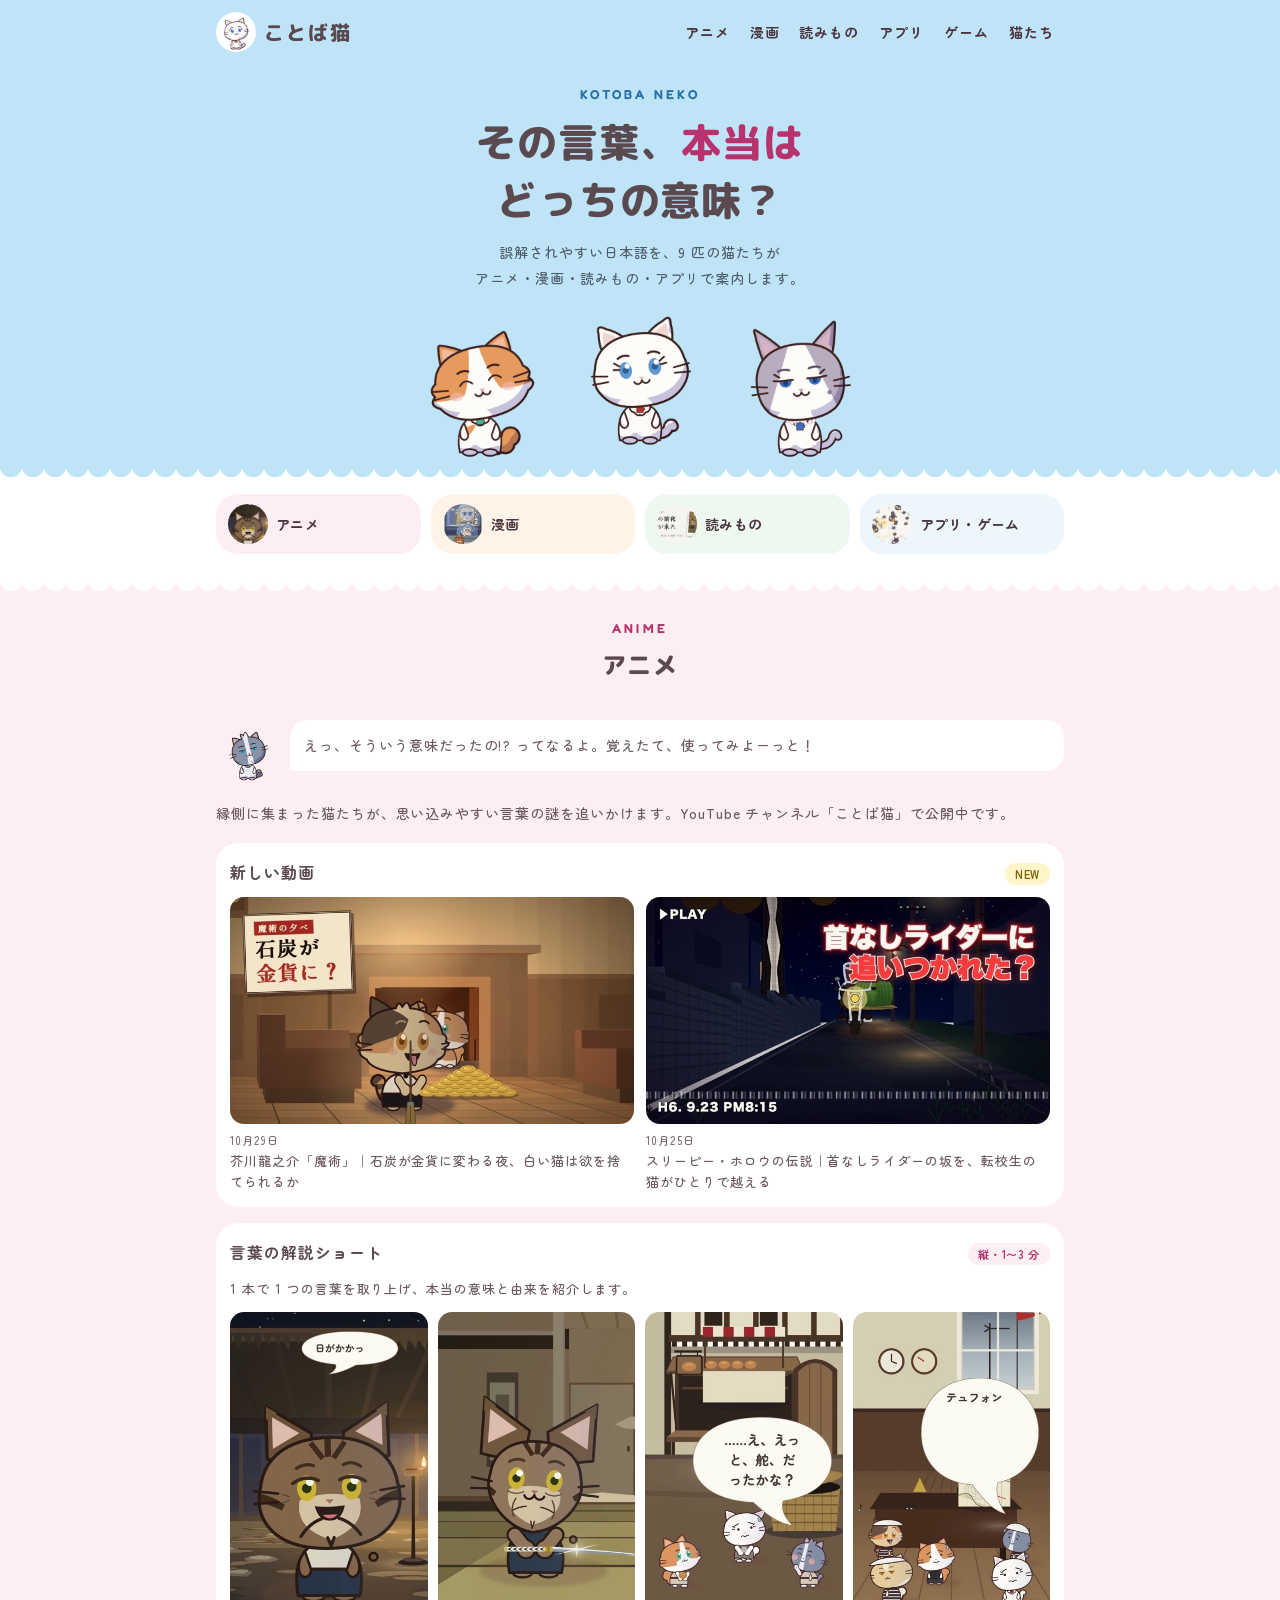
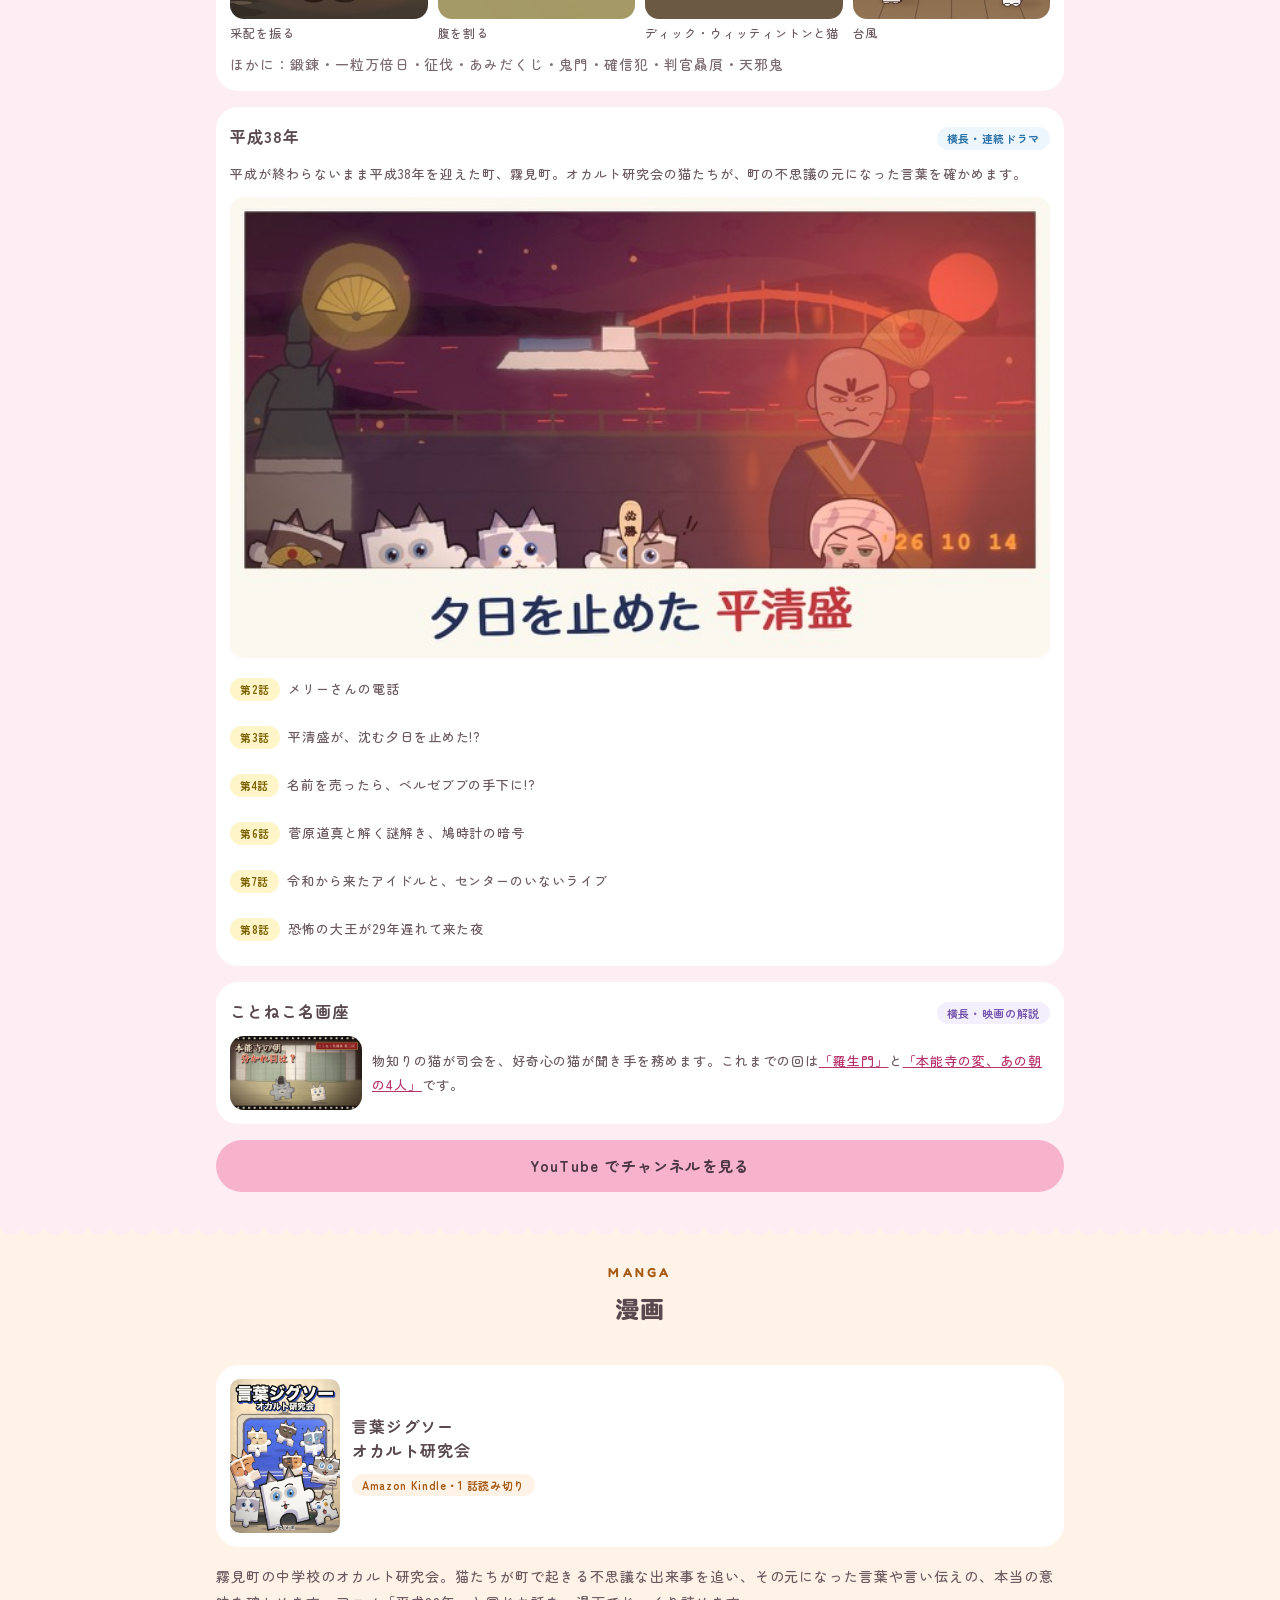
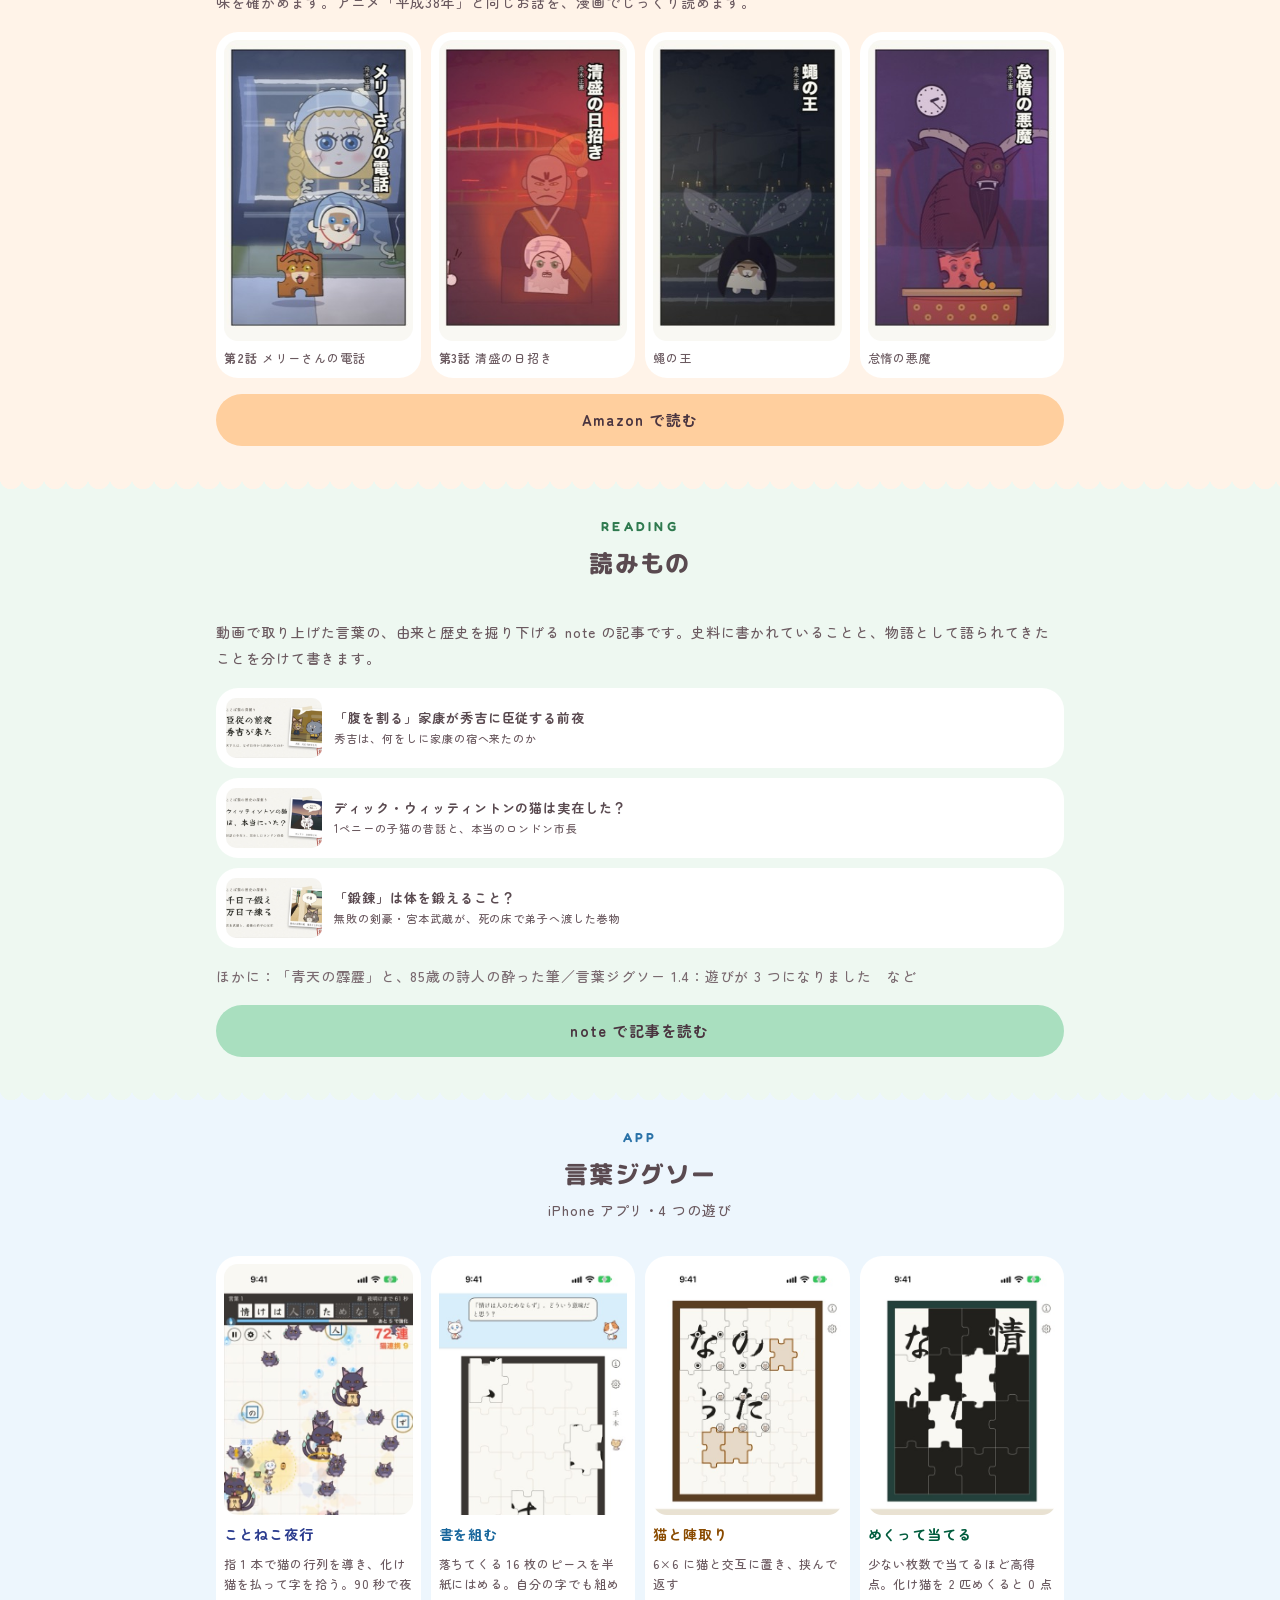
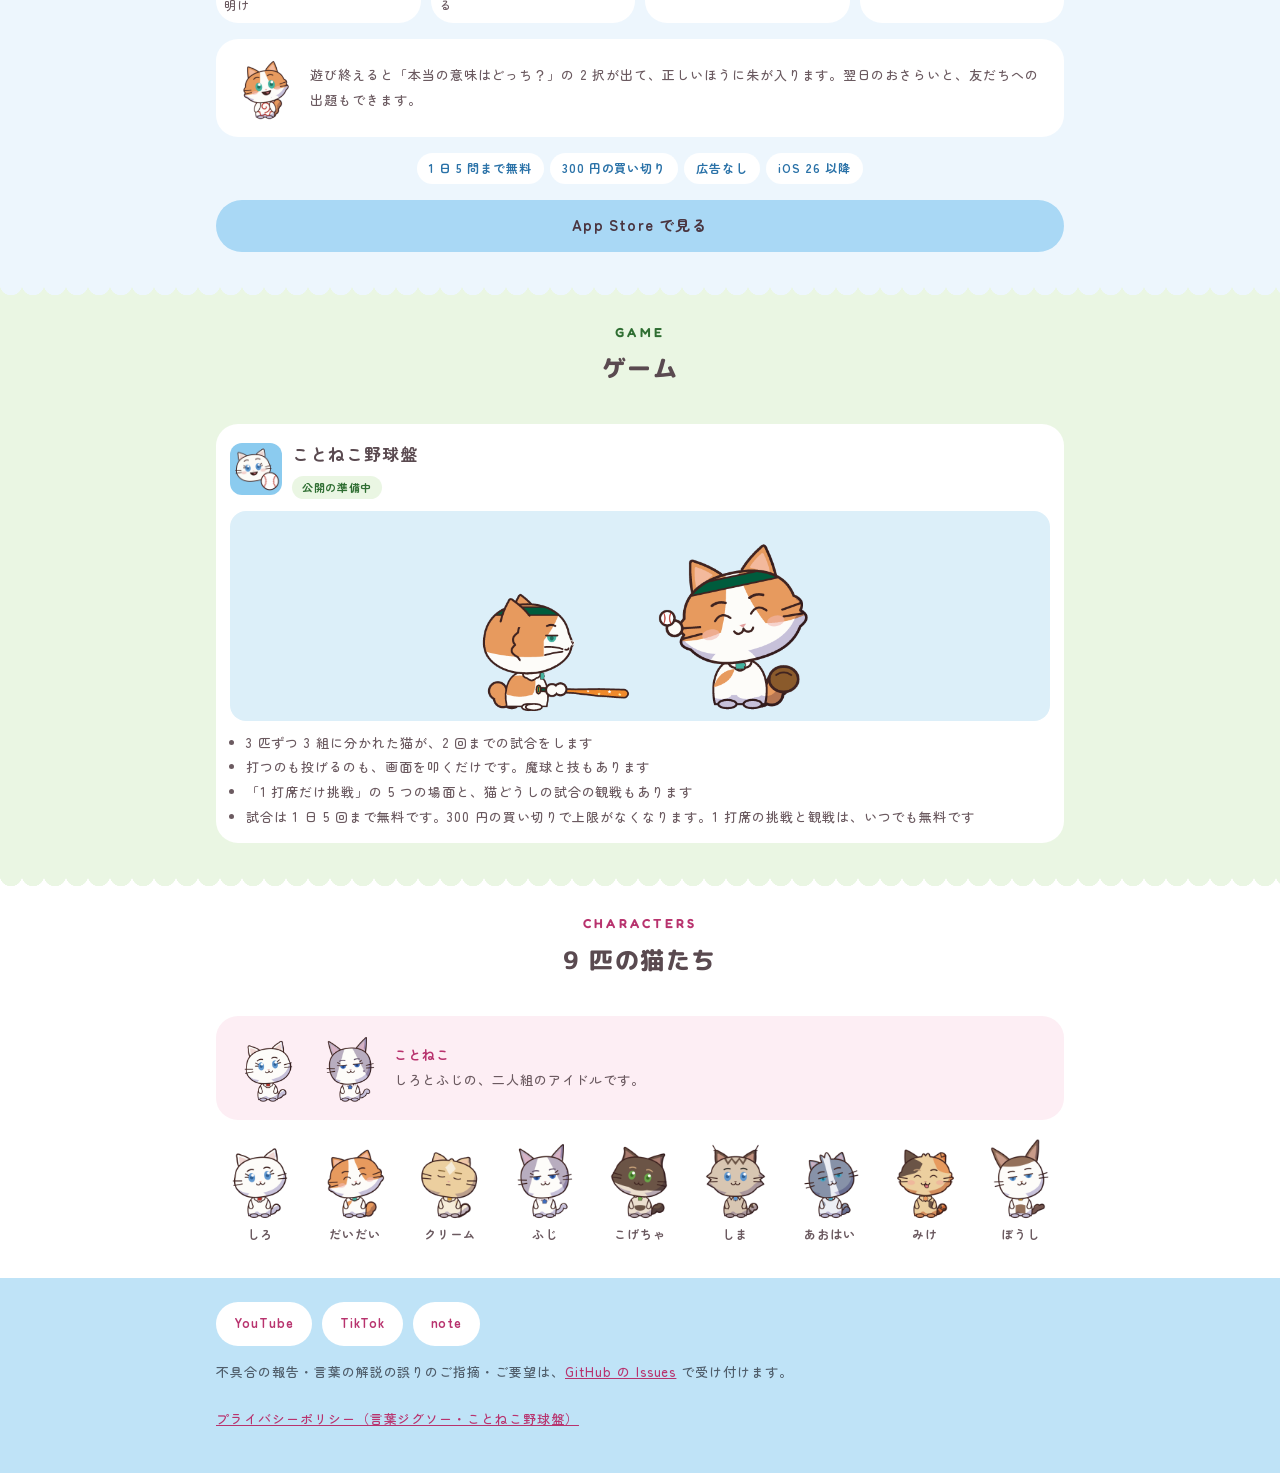
==== commit d5f8810c: "Add site and publisher structured data, social card details and sitemap dates Co-Authored-By: Claude" ====
--- a/index.html
+++ b/index.html
@@ -14,8 +14,39 @@
   <meta property="og:description" content="誤解されやすい日本語の本当の意味と由来を、9 匹の猫が案内します。YouTube のアニメ、Kindle の漫画、note の記事、iPhone アプリ「言葉ジグソー」と、ゲーム「ことねこ野球盤」の入口です。">
   <meta property="og:url" content="https://masanorifunaki.github.io/kotoba-jigsaw-hp/">
   <meta property="og:image" content="https://masanorifunaki.github.io/kotoba-jigsaw-hp/images/og-image.png">
+  <meta property="og:image:width" content="600">
+  <meta property="og:image:height" content="600">
+  <meta property="og:image:alt" content="ことば猫の白い猫">
   <meta property="og:locale" content="ja_JP">
   <meta name="twitter:card" content="summary">
+  <meta name="theme-color" content="#bfe3f7">
+  <script type="application/ld+json">
+{
+  "@context": "https://schema.org",
+  "@graph": [
+    {
+      "@type": "WebSite",
+      "@id": "https://masanorifunaki.github.io/kotoba-jigsaw-hp/#website",
+      "name": "ことば猫",
+      "url": "https://masanorifunaki.github.io/kotoba-jigsaw-hp/",
+      "inLanguage": "ja",
+      "publisher": { "@id": "https://masanorifunaki.github.io/kotoba-jigsaw-hp/#organization" }
+    },
+    {
+      "@type": "Organization",
+      "@id": "https://masanorifunaki.github.io/kotoba-jigsaw-hp/#organization",
+      "name": "ことば猫",
+      "url": "https://masanorifunaki.github.io/kotoba-jigsaw-hp/",
+      "logo": "https://masanorifunaki.github.io/kotoba-jigsaw-hp/images/og-image.png",
+      "sameAs": [
+        "https://www.youtube.com/channel/UCcCaipKKBtuiueE1to55ylg",
+        "https://www.tiktok.com/@kotoba_neko",
+        "https://note.com/kotoba_neko"
+      ]
+    }
+  ]
+}
+  </script>
   <script type="application/ld+json">
 {
   "@context": "https://schema.org",
@@ -73,7 +104,7 @@
     <p>誤解されやすい日本語を、9 匹の猫たちが<br>アニメ・漫画・読みもの・アプリで案内します。</p>
     <div class="hero-cats">
       <img src="images/chara/cat-01.png" alt="だいだい" width="160" height="160">
-      <img src="images/chara/cat-main.png" alt="しろ" width="160" height="160">
+      <img src="images/chara/cat-main.png" alt="しろ" width="160" height="160" fetchpriority="high">
       <img src="images/chara/cat-03.png" alt="ふじ" width="160" height="160">
     </div>
   </div>
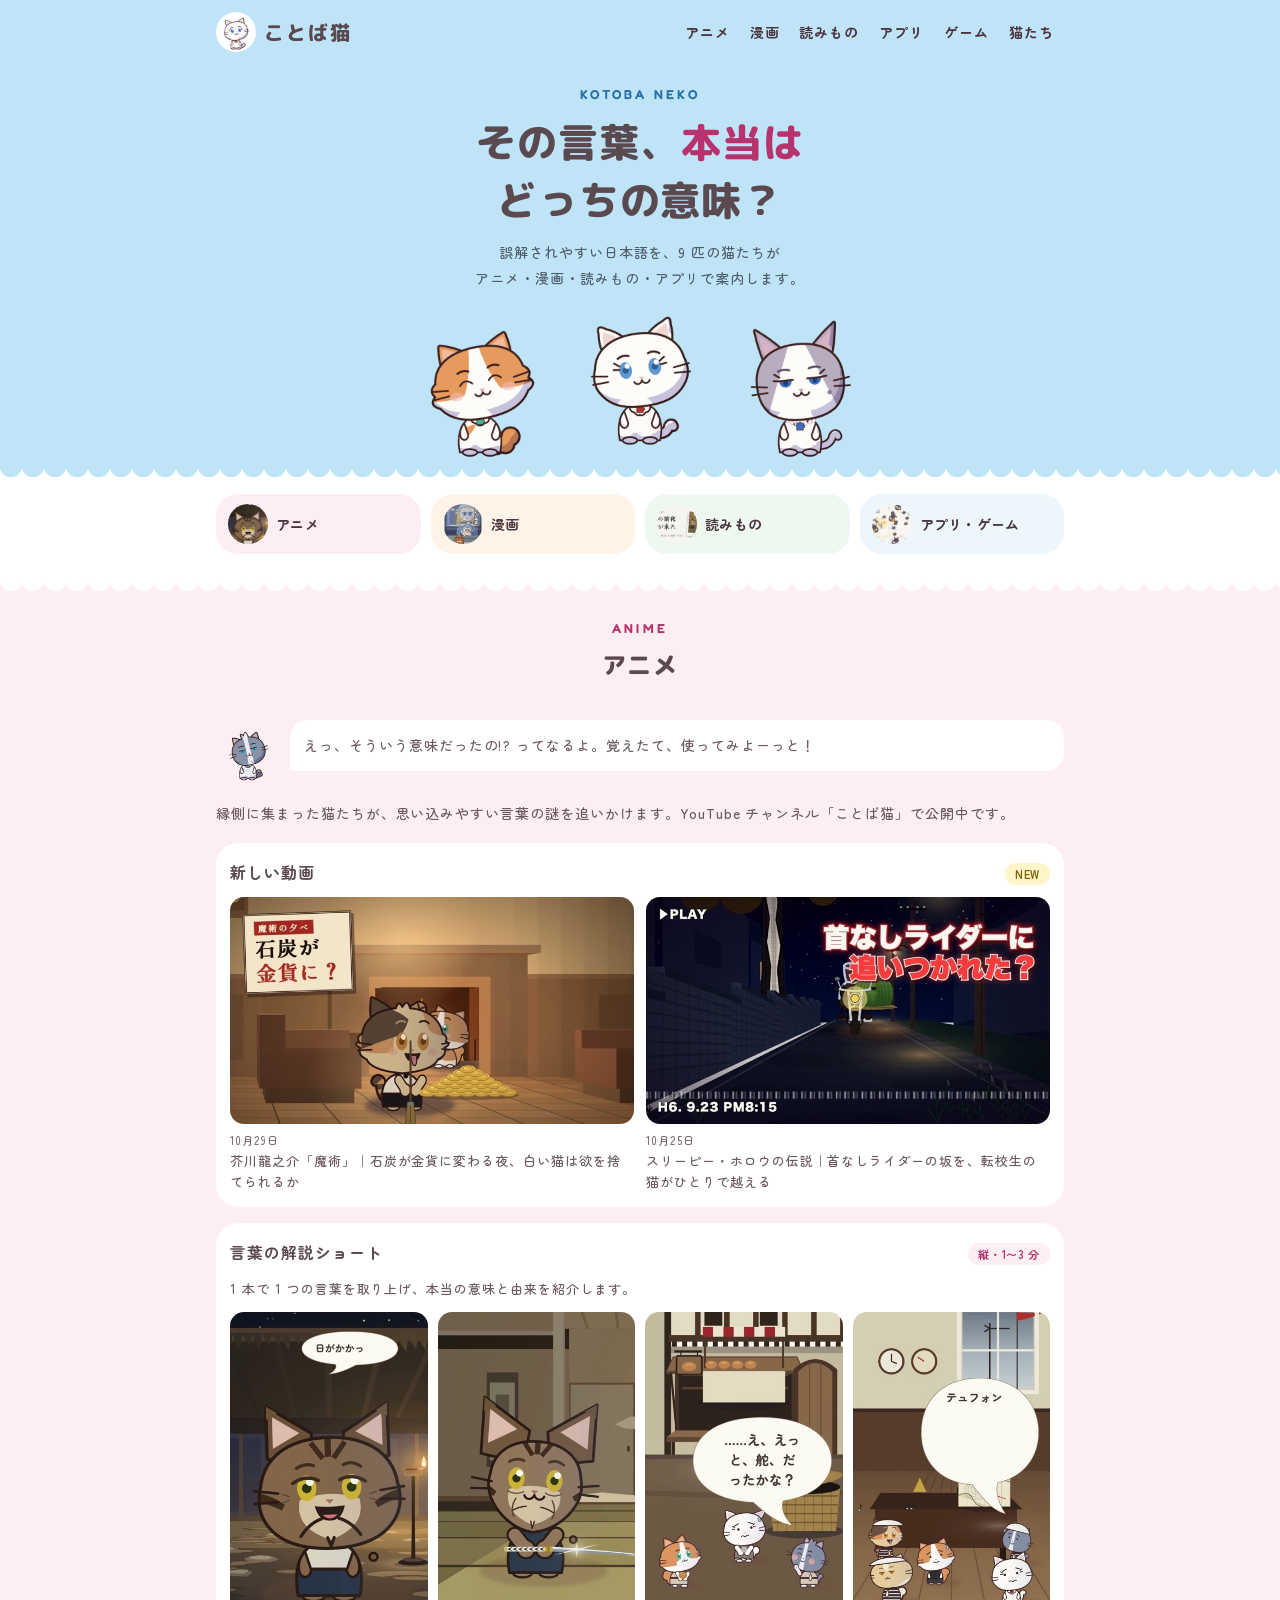
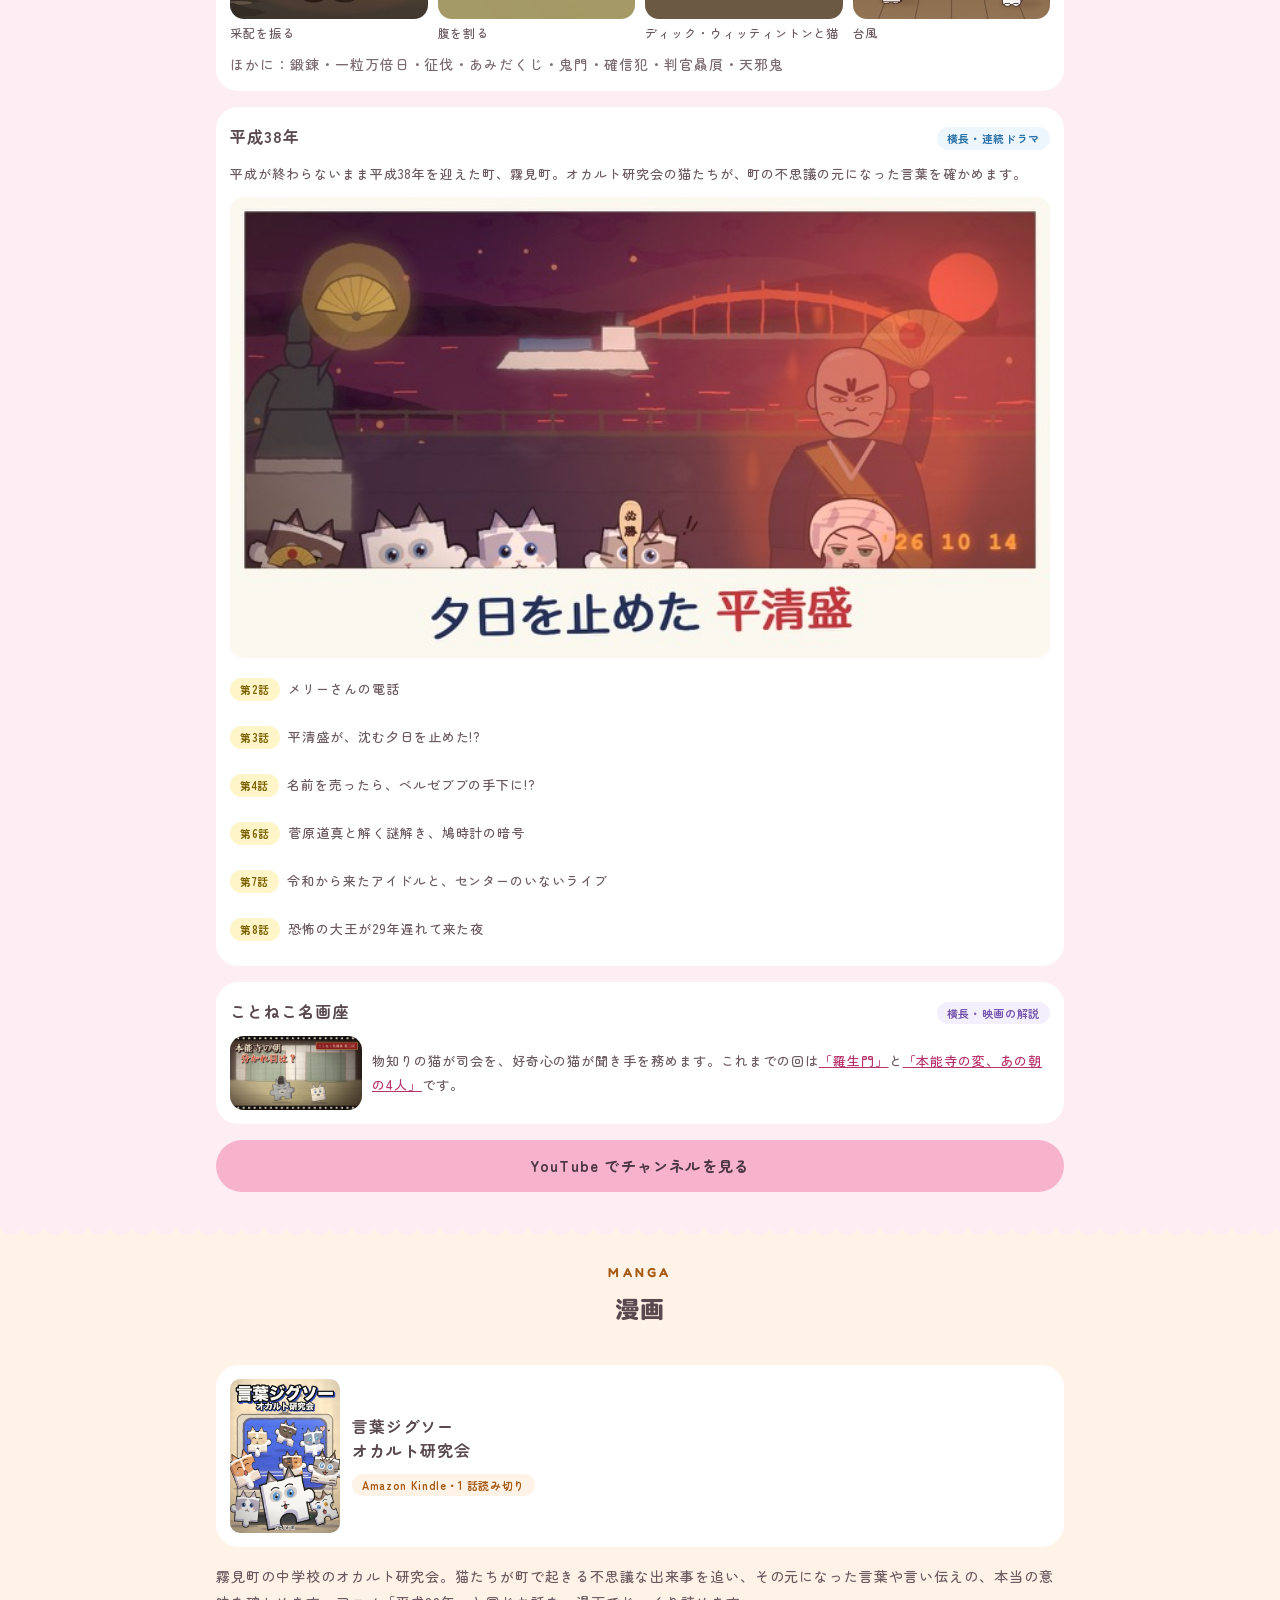
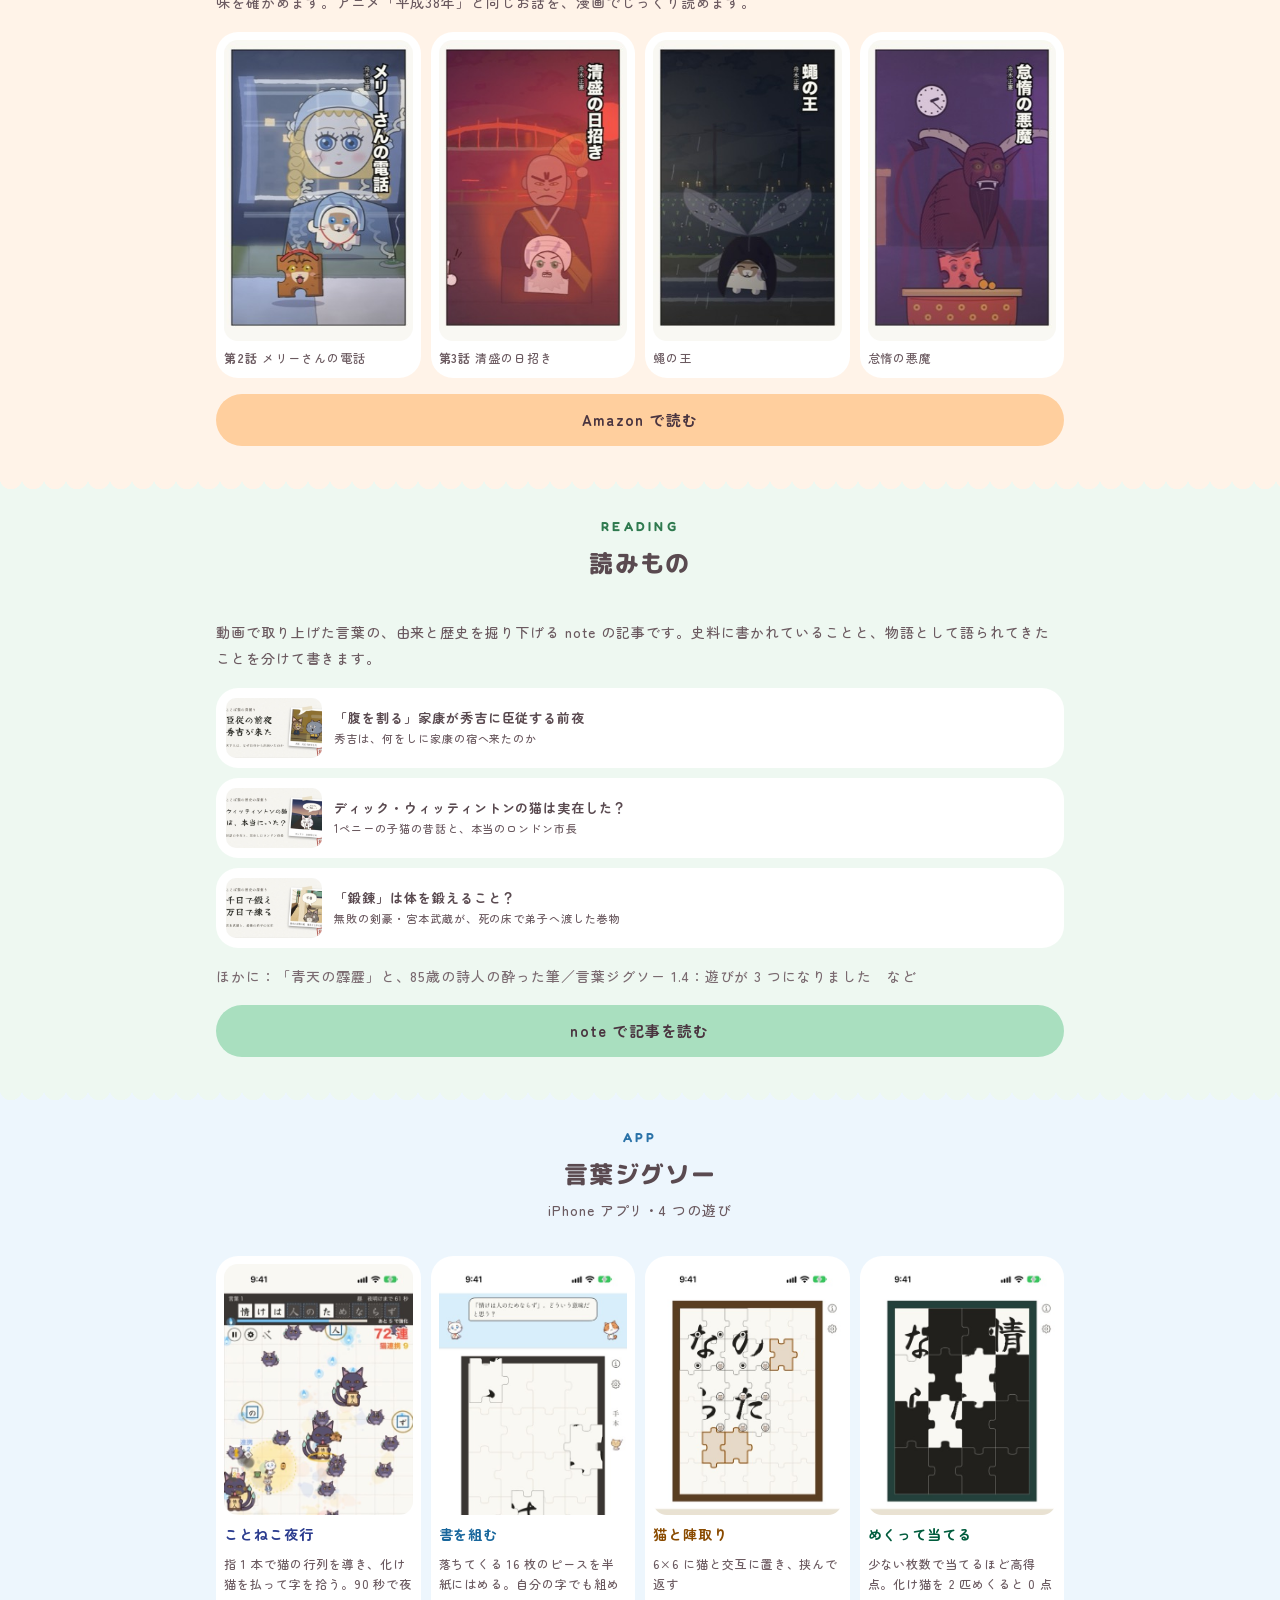
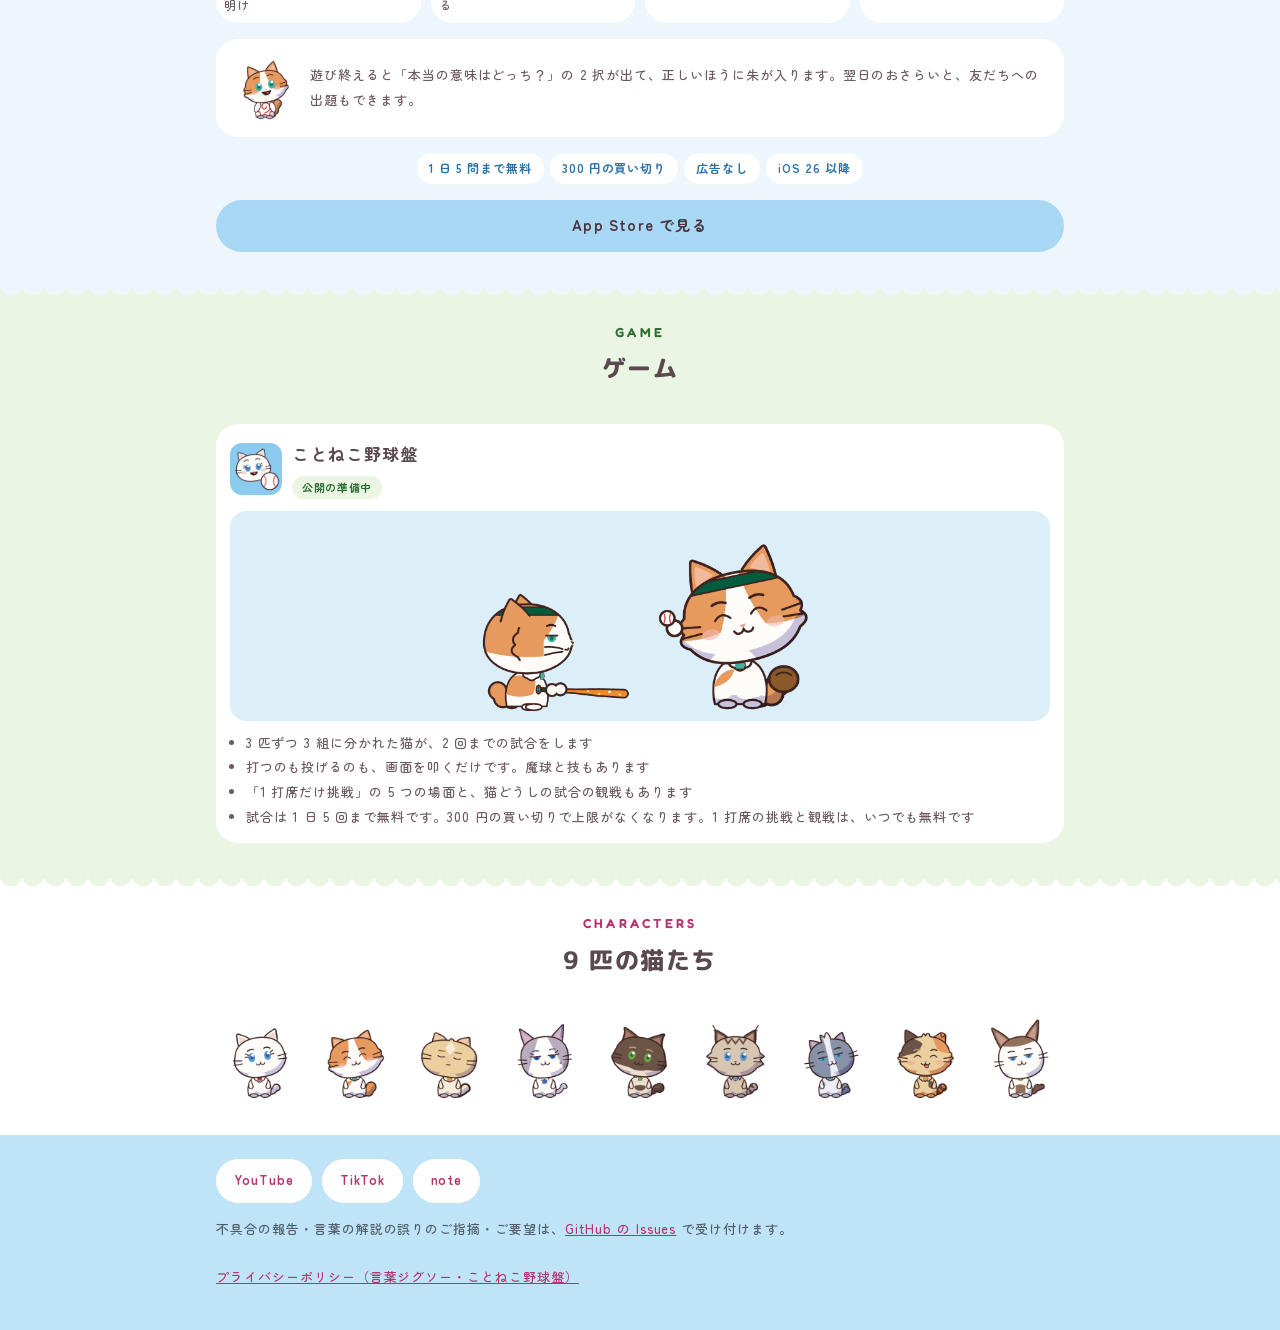
==== commit a53f2f68: "Hide the idol duo and the cat names on the top page Co-Authored-By: Claude Opus 5.5 <noreply@anthrop" ====
--- a/index.html
+++ b/index.html
@@ -103,9 +103,9 @@
     <h1 id="hero-title">その言葉、<em>本当は</em><br>どっちの意味？</h1>
     <p>誤解されやすい日本語を、9 匹の猫たちが<br>アニメ・漫画・読みもの・アプリで案内します。</p>
     <div class="hero-cats">
-      <img src="images/chara/cat-01.png" alt="だいだい" width="160" height="160">
-      <img src="images/chara/cat-main.png" alt="しろ" width="160" height="160" fetchpriority="high">
-      <img src="images/chara/cat-03.png" alt="ふじ" width="160" height="160">
+      <img src="images/chara/cat-01.png" alt="" width="160" height="160">
+      <img src="images/chara/cat-main.png" alt="" width="160" height="160" fetchpriority="high">
+      <img src="images/chara/cat-03.png" alt="" width="160" height="160">
     </div>
   </div>
 </section>
@@ -128,7 +128,7 @@
     <div class="wrap">
       <div class="section-head"><span class="label" style="color: var(--pink-text);">ANIME</span><h2 id="anime-title">アニメ</h2></div>
       <div class="speech">
-        <img src="images/chara/cat-06.png" alt="あおはい" width="64" height="64">
+        <img src="images/chara/cat-06.png" alt="" width="64" height="64">
         <p>えっ、そういう意味だったの!? ってなるよ。覚えたて、使ってみよーっと！</p>
       </div>
       <p>縁側に集まった猫たちが、思い込みやすい言葉の謎を追いかけます。YouTube チャンネル「ことば猫」で公開中です。</p>
@@ -226,7 +226,7 @@
         <li><img class="thumb" src="images/app/mekuru.jpg" alt="めくって当てるの画面" width="420" height="913" loading="lazy"><b style="color: #005c3d;">めくって当てる</b><span>少ない枚数で当てるほど高得点。化け猫を 2 匹めくると 0 点</span></li>
       </ul>
       <div class="card after">
-        <img src="images/chara/cat-01-hug.png" alt="花丸を抱えて喜ぶだいだい" width="70" height="70" loading="lazy">
+        <img src="images/chara/cat-01-hug.png" alt="花丸を抱えて喜ぶ猫" width="70" height="70" loading="lazy">
         <p>遊び終えると「本当の意味はどっち？」の 2 択が出て、正しいほうに朱が入ります。翌日のおさらいと、友だちへの出題もできます。</p>
       </div>
       <ul class="facts">
@@ -266,21 +266,16 @@
   <section class="band" id="cats" aria-labelledby="cats-title">
     <div class="wrap">
       <div class="section-head"><span class="label" style="color: var(--pink-text);">CHARACTERS</span><h2 id="cats-title">9 匹の猫たち</h2></div>
-      <div class="card duo">
-        <img src="images/chara/cat-main.png" alt="しろ" width="76" height="76" loading="lazy">
-        <img src="images/chara/cat-03.png" alt="ふじ" width="76" height="76" loading="lazy">
-        <p style="font-size: 13px;"><b>ことねこ</b><br>しろとふじの、二人組のアイドルです。</p>
-      </div>
       <ul class="cats">
-        <li><img src="images/chara/cat-main.png" alt="" width="120" height="120" loading="lazy">しろ</li>
-        <li><img src="images/chara/cat-01.png" alt="" width="120" height="120" loading="lazy">だいだい</li>
-        <li><img src="images/chara/cat-02.png" alt="" width="120" height="120" loading="lazy">クリーム</li>
-        <li><img src="images/chara/cat-03.png" alt="" width="120" height="120" loading="lazy">ふじ</li>
-        <li><img src="images/chara/cat-04.png" alt="" width="120" height="120" loading="lazy">こげちゃ</li>
-        <li><img src="images/chara/cat-05.png" alt="" width="120" height="120" loading="lazy">しま</li>
-        <li><img src="images/chara/cat-06.png" alt="" width="120" height="120" loading="lazy">あおはい</li>
-        <li><img src="images/chara/cat-07.png" alt="" width="120" height="120" loading="lazy">みけ</li>
-        <li><img src="images/chara/cat-08.png" alt="" width="120" height="120" loading="lazy">ぼうし</li>
+        <li><img src="images/chara/cat-main.png" alt="" width="120" height="120" loading="lazy"></li>
+        <li><img src="images/chara/cat-01.png" alt="" width="120" height="120" loading="lazy"></li>
+        <li><img src="images/chara/cat-02.png" alt="" width="120" height="120" loading="lazy"></li>
+        <li><img src="images/chara/cat-03.png" alt="" width="120" height="120" loading="lazy"></li>
+        <li><img src="images/chara/cat-04.png" alt="" width="120" height="120" loading="lazy"></li>
+        <li><img src="images/chara/cat-05.png" alt="" width="120" height="120" loading="lazy"></li>
+        <li><img src="images/chara/cat-06.png" alt="" width="120" height="120" loading="lazy"></li>
+        <li><img src="images/chara/cat-07.png" alt="" width="120" height="120" loading="lazy"></li>
+        <li><img src="images/chara/cat-08.png" alt="" width="120" height="120" loading="lazy"></li>
       </ul>
     </div>
   </section>
--- a/home.css
+++ b/home.css
@@ -551,19 +551,6 @@
 }
 
 /* 猫たち */
-.duo {
-  flex-direction: row;
-  align-items: center;
-  gap: 6px;
-  background: var(--pink-band);
-}
-.duo img {
-  width: 76px;
-  flex: none;
-}
-.duo b {
-  color: var(--pink-text);
-}
 .cats {
   list-style: none;
   margin: 0;
@@ -571,9 +558,6 @@
   display: grid;
   grid-template-columns: repeat(3, minmax(0, 1fr));
   gap: 8px;
-  text-align: center;
-  font-size: 12px;
-  font-weight: 700;
 }
 
 /* フッター */
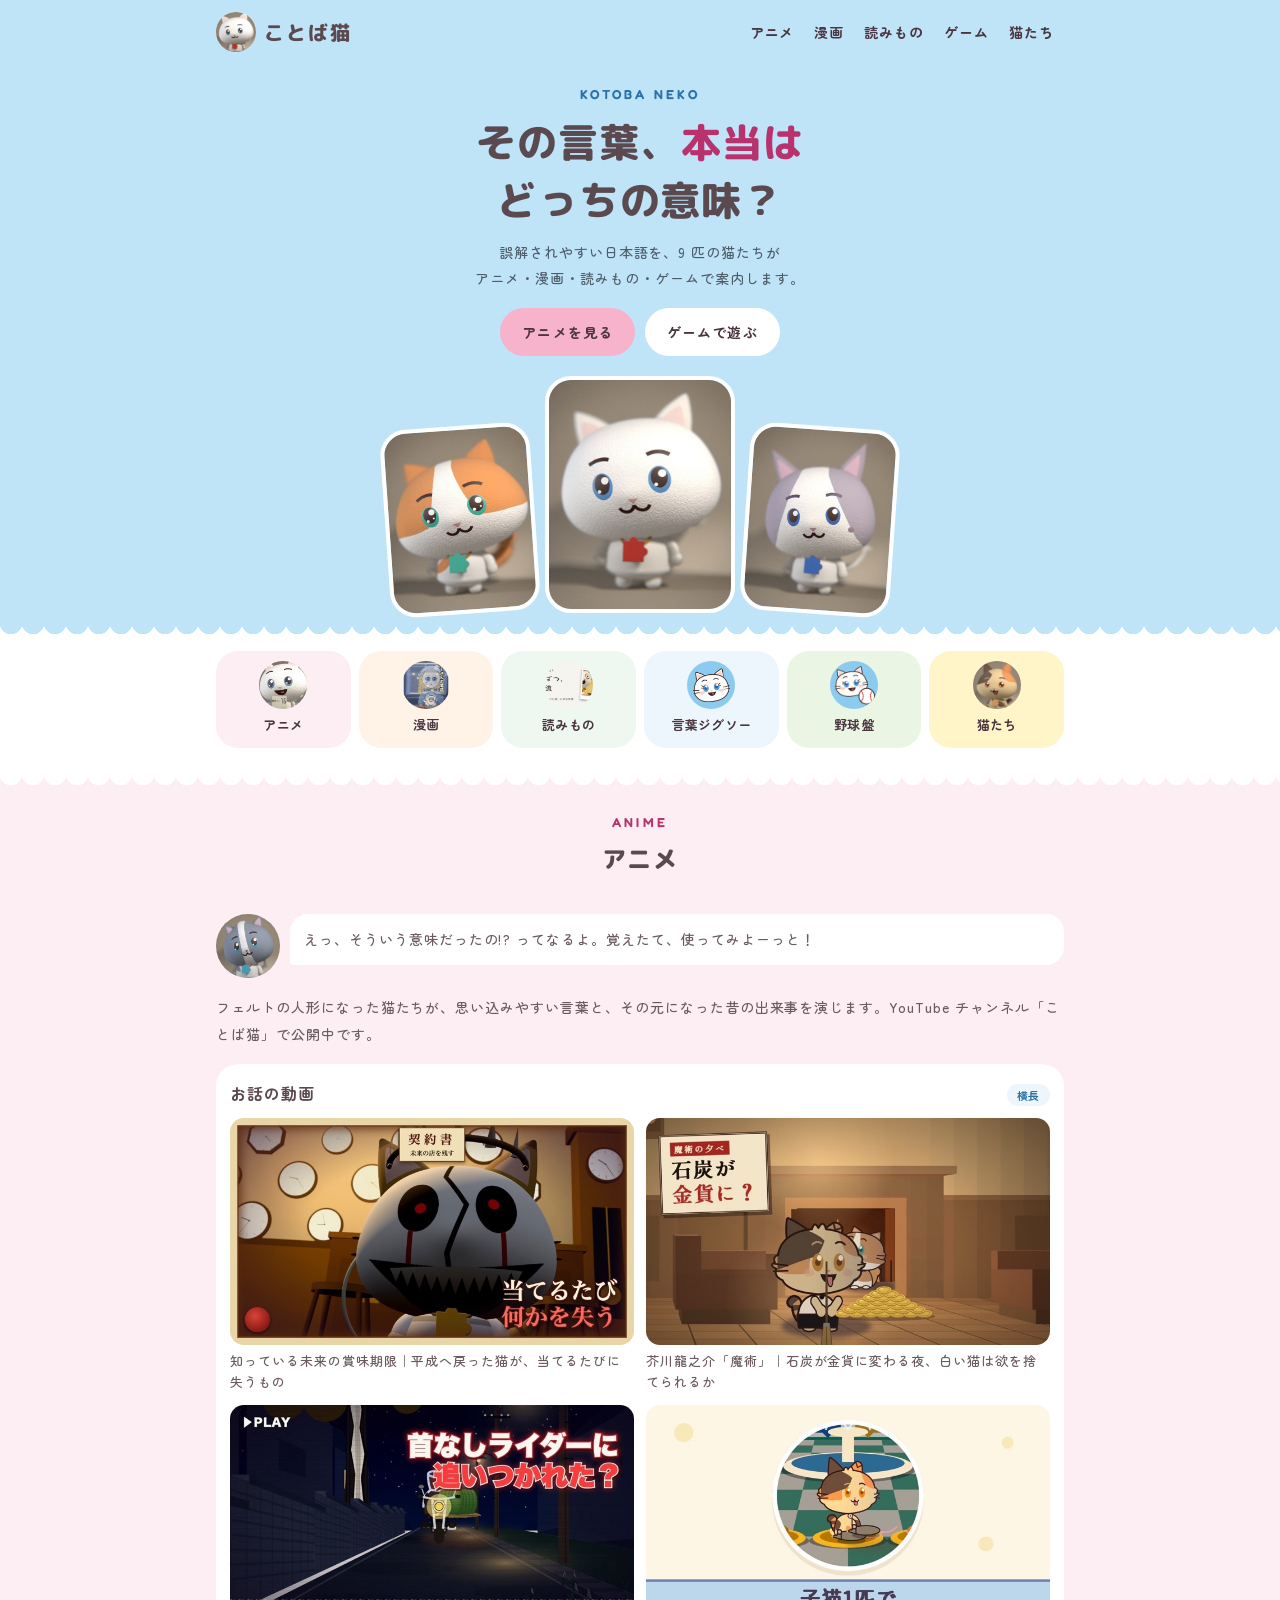
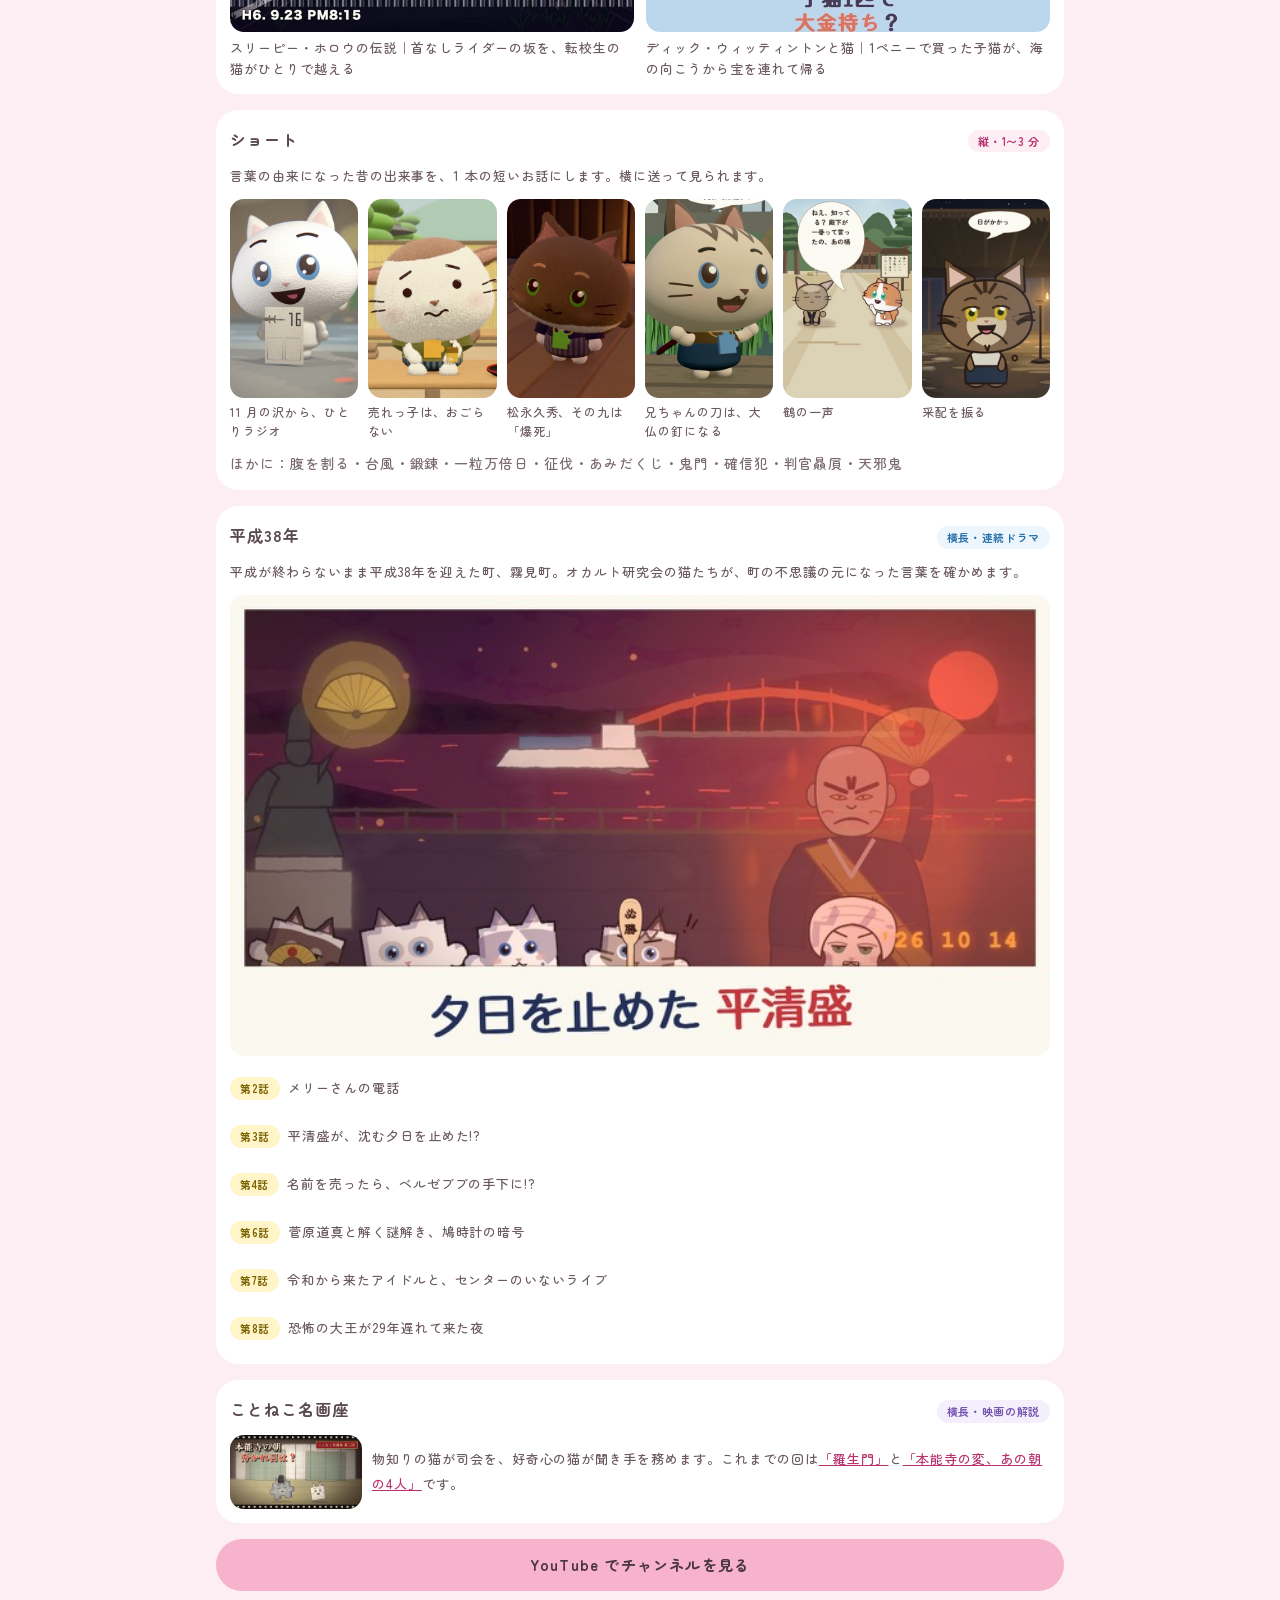
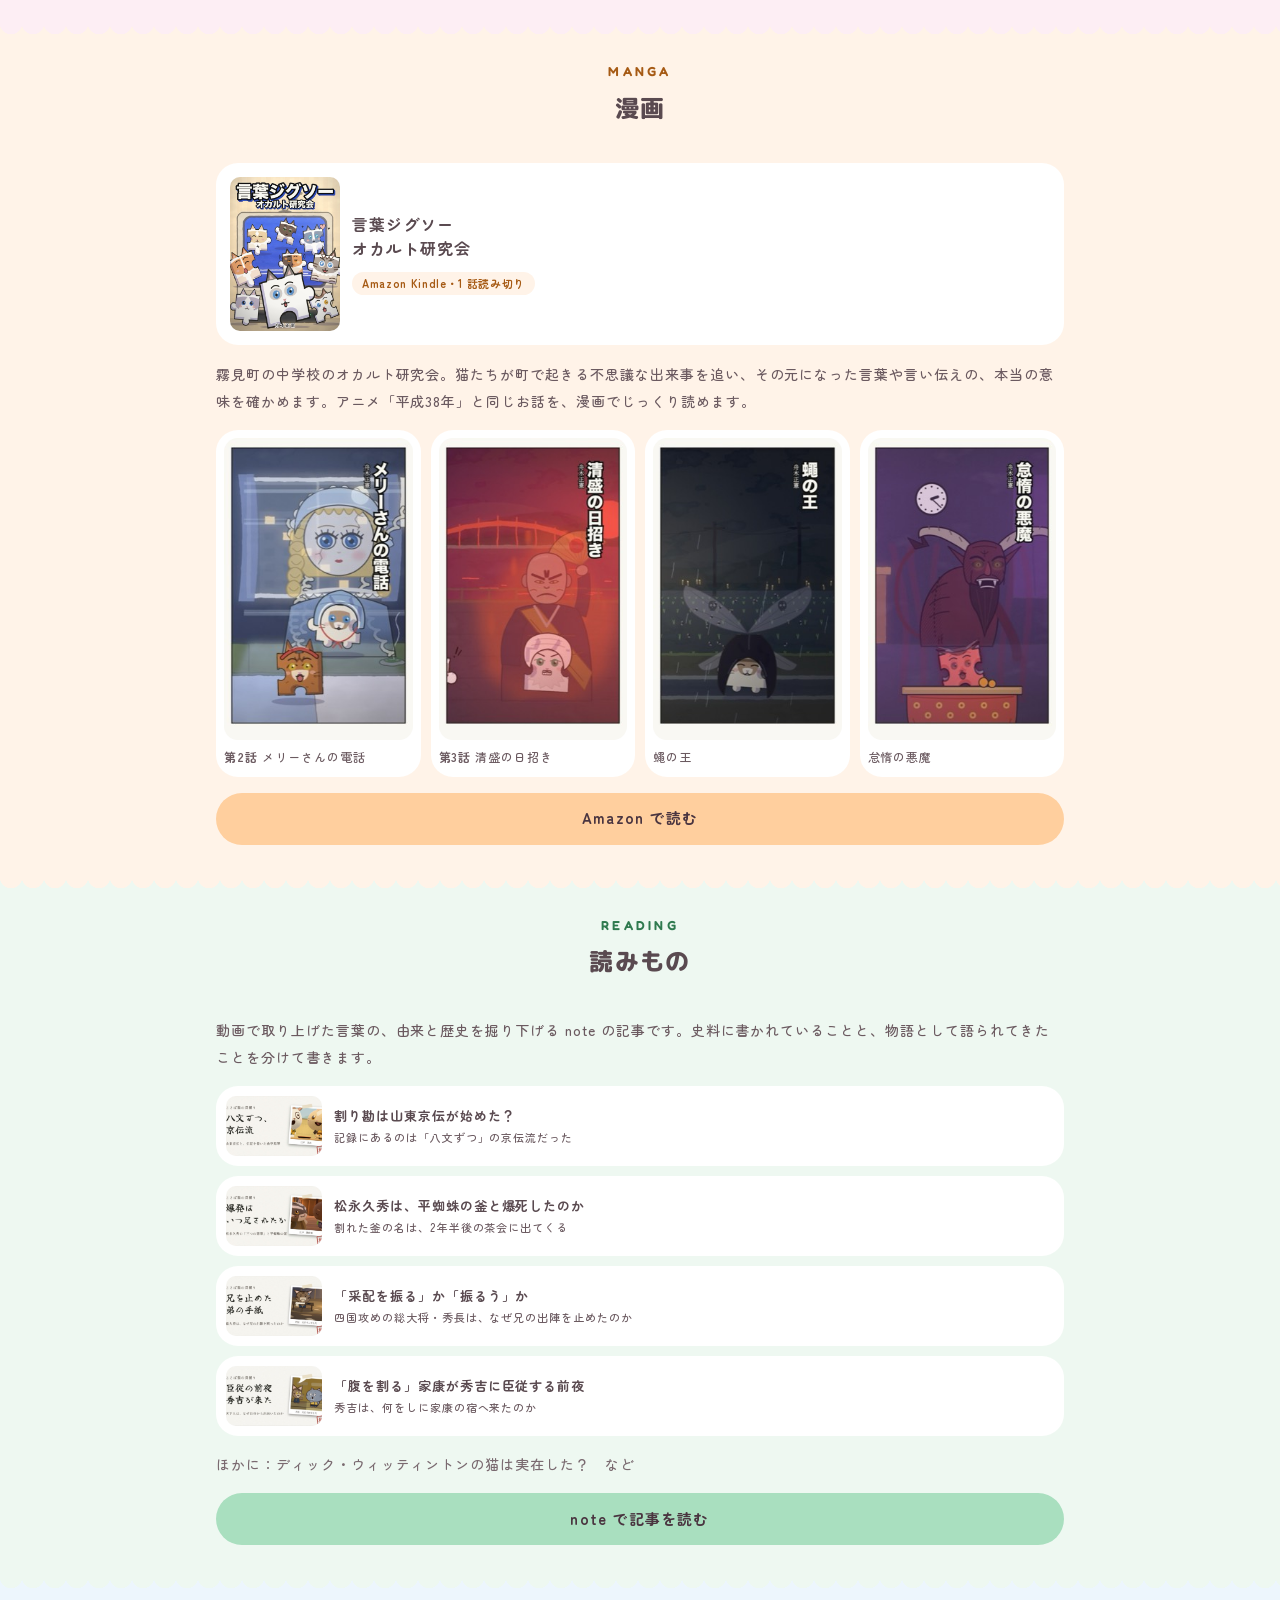
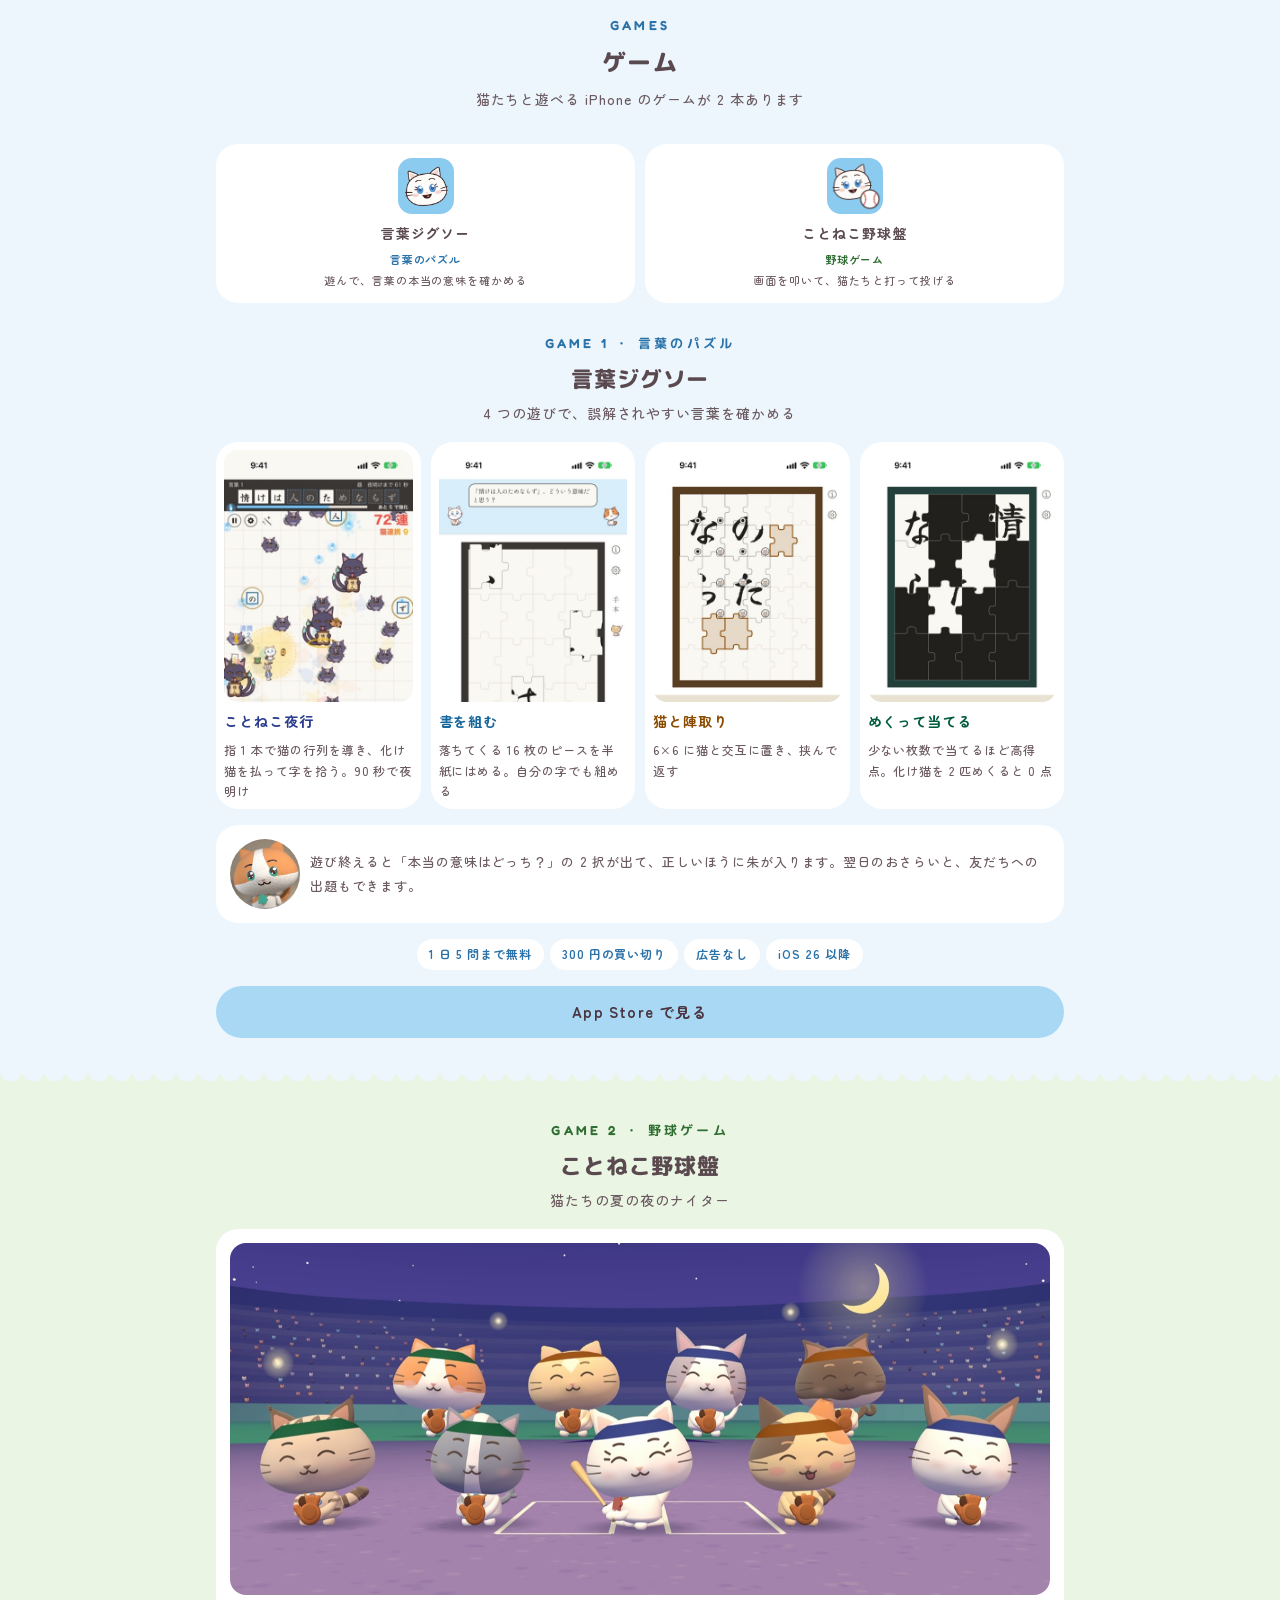
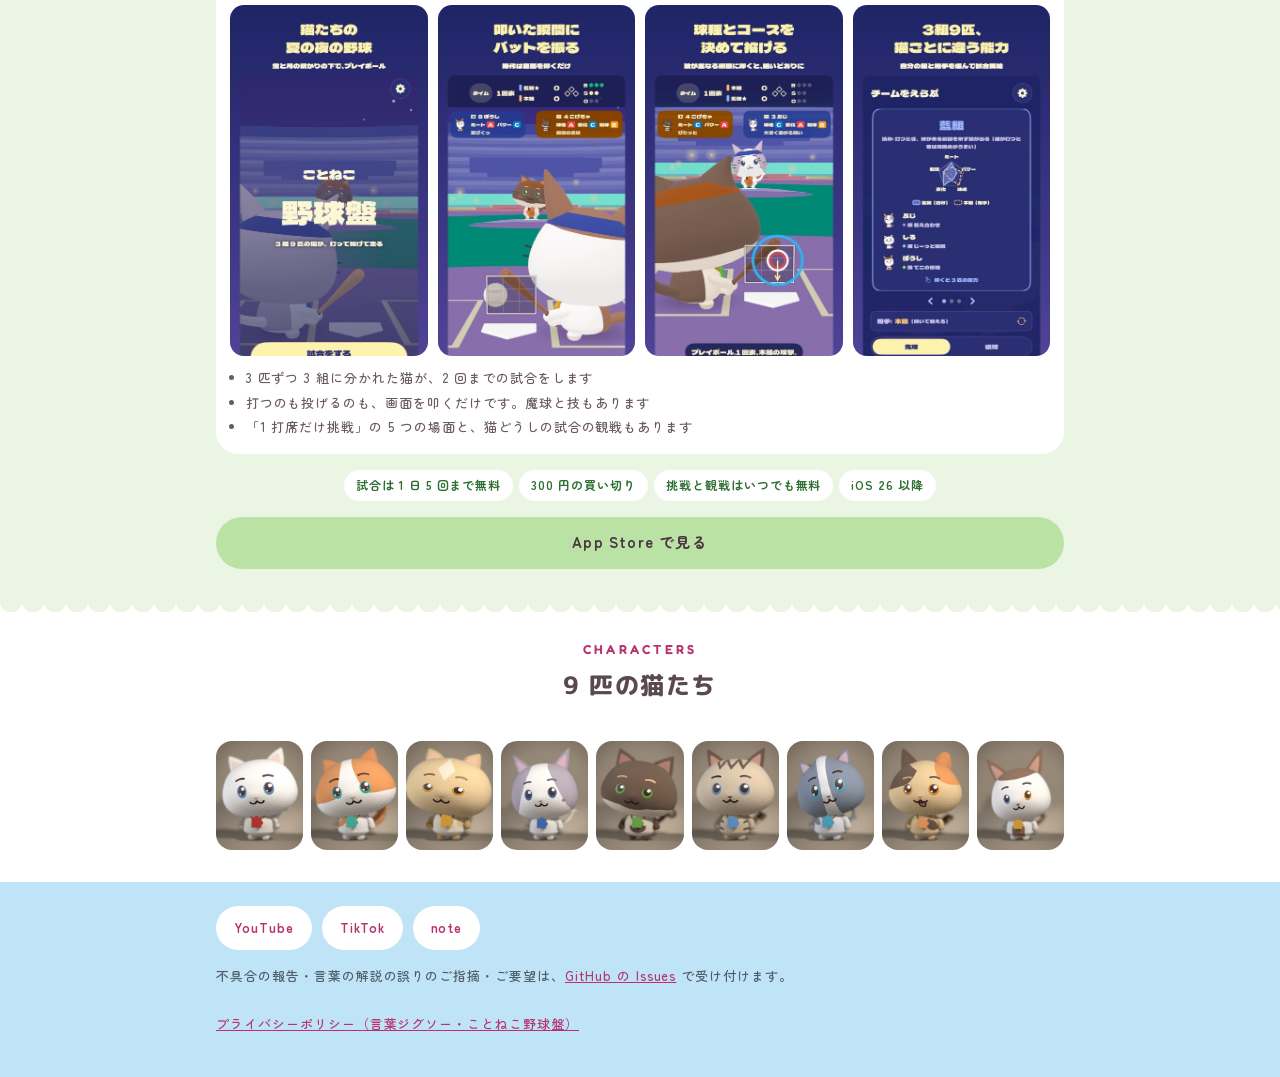
==== commit 15d48706: "Group both apps under Games, switch to the 3D cats and refresh the latest posts - Put 言葉ジグソー and ことね" ====
--- a/index.html
+++ b/index.html
@@ -3,15 +3,15 @@
 <head>
   <meta charset="utf-8">
   <meta name="viewport" content="width=device-width, initial-scale=1">
-  <title>ことば猫｜誤解されやすい日本語を、アニメ・漫画・記事・アプリで</title>
-  <meta name="description" content="誤解されやすい日本語の本当の意味と由来を、9 匹の猫が案内します。YouTube のアニメ、Kindle の漫画、note の記事、iPhone アプリ「言葉ジグソー」と、ゲーム「ことねこ野球盤」の入口です。">
+  <title>ことば猫｜誤解されやすい日本語を、アニメ・漫画・記事・ゲームで</title>
+  <meta name="description" content="誤解されやすい日本語の本当の意味と由来を、9 匹の猫が案内します。YouTube のアニメ、Kindle の漫画、note の記事と、iPhone のゲーム「言葉ジグソー」「ことねこ野球盤」の入口です。">
   <link rel="canonical" href="https://masanorifunaki.github.io/kotoba-jigsaw-hp/">
   <link rel="icon" href="images/favicon.png" type="image/png" sizes="96x96">
   <link rel="apple-touch-icon" href="images/apple-touch-icon.png">
   <meta property="og:type" content="website">
   <meta property="og:site_name" content="ことば猫">
-  <meta property="og:title" content="ことば猫｜誤解されやすい日本語を、アニメ・漫画・記事・アプリで">
-  <meta property="og:description" content="誤解されやすい日本語の本当の意味と由来を、9 匹の猫が案内します。YouTube のアニメ、Kindle の漫画、note の記事、iPhone アプリ「言葉ジグソー」と、ゲーム「ことねこ野球盤」の入口です。">
+  <meta property="og:title" content="ことば猫｜誤解されやすい日本語を、アニメ・漫画・記事・ゲームで">
+  <meta property="og:description" content="誤解されやすい日本語の本当の意味と由来を、9 匹の猫が案内します。YouTube のアニメ、Kindle の漫画、note の記事と、iPhone のゲーム「言葉ジグソー」「ことねこ野球盤」の入口です。">
   <meta property="og:url" content="https://masanorifunaki.github.io/kotoba-jigsaw-hp/">
   <meta property="og:image" content="https://masanorifunaki.github.io/kotoba-jigsaw-hp/images/og-image.png">
   <meta property="og:image:width" content="600">
@@ -66,6 +66,25 @@
   }
 }
   </script>
+  <script type="application/ld+json">
+{
+  "@context": "https://schema.org",
+  "@type": "MobileApplication",
+  "name": "ことねこ野球盤",
+  "description": "猫たちの夏の夜のナイター。画面を叩いて打つ・投げる野球ゲーム。試合は 1 日 5 回まで無料。",
+  "operatingSystem": "iOS 26.0 以降",
+  "applicationCategory": "GameApplication",
+  "inLanguage": "ja",
+  "url": "https://masanorifunaki.github.io/kotoba-jigsaw-hp/#baseball",
+  "installUrl": "https://apps.apple.com/app/id6828647928",
+  "image": "https://masanorifunaki.github.io/kotoba-jigsaw-hp/images/baseball/header.jpg",
+  "offers": {
+    "@type": "Offer",
+    "price": "0",
+    "priceCurrency": "JPY"
+  }
+}
+  </script>
   <link rel="preconnect" href="https://fonts.googleapis.com">
   <link rel="preconnect" href="https://fonts.gstatic.com" crossorigin>
   <link rel="stylesheet" href="https://fonts.googleapis.com/css2?family=Fredoka:wght@600&amp;family=M+PLUS+Rounded+1c:wght@800&amp;family=Zen+Maru+Gothic:wght@500;700&amp;display=swap">
@@ -75,9 +94,9 @@
 
 <header class="topbar">
   <div class="wrap">
-    <a class="brand" href="#top"><img src="images/chara/cat-main.png" alt="" width="40" height="40">ことば猫</a>
+    <a class="brand" href="#top"><img src="images/cats3d/cat-main.jpg" alt="" width="40" height="40">ことば猫</a>
     <nav class="topnav" aria-label="ページの中">
-      <a href="#anime">アニメ</a><a href="#manga">漫画</a><a href="#note">読みもの</a><a href="#app">アプリ</a><a href="#game">ゲーム</a><a href="#cats">猫たち</a>
+      <a href="#anime">アニメ</a><a href="#manga">漫画</a><a href="#note">読みもの</a><a href="#game">ゲーム</a><a href="#cats">猫たち</a>
     </nav>
     <button class="menu-button" type="button" aria-expanded="false" aria-controls="menu" aria-label="メニューを開く">
       <svg width="22" height="22" viewBox="0 0 24 24" fill="none" stroke="currentColor" stroke-width="2.4" stroke-linecap="round" aria-hidden="true"><path d="M4 7h16M4 12h16M4 17h16"/></svg>
@@ -88,7 +107,6 @@
       <li><a href="#anime">アニメ</a></li>
       <li><a href="#manga">漫画</a></li>
       <li><a href="#note">読みもの</a></li>
-      <li><a href="#app">アプリ</a></li>
       <li><a href="#game">ゲーム</a></li>
       <li><a href="#cats">猫たち</a></li>
       <li><a href="#contact">お問い合わせ</a></li>
@@ -101,11 +119,15 @@
   <div class="wrap">
     <span class="label">KOTOBA NEKO</span>
     <h1 id="hero-title">その言葉、<em>本当は</em><br>どっちの意味？</h1>
-    <p>誤解されやすい日本語を、9 匹の猫たちが<br>アニメ・漫画・読みもの・アプリで案内します。</p>
+    <p>誤解されやすい日本語を、9 匹の猫たちが<br>アニメ・漫画・読みもの・ゲームで案内します。</p>
+    <div class="hero-actions">
+      <a class="pill" href="#anime">アニメを見る</a>
+      <a class="pill white" href="#game">ゲームで遊ぶ</a>
+    </div>
     <div class="hero-cats">
-      <img src="images/chara/cat-01.png" alt="" width="160" height="160">
-      <img src="images/chara/cat-main.png" alt="" width="160" height="160" fetchpriority="high">
-      <img src="images/chara/cat-03.png" alt="" width="160" height="160">
+      <img src="images/cats3d/cat-01.jpg" alt="" width="480" height="600">
+      <img src="images/cats3d/cat-main.jpg" alt="フェルトの人形になった、ことば猫の白い子猫" width="480" height="600" fetchpriority="high">
+      <img src="images/cats3d/cat-03.jpg" alt="" width="480" height="600">
     </div>
   </div>
 </section>
@@ -114,10 +136,12 @@
 <nav class="doors" aria-label="入口">
   <div class="wrap">
     <ul>
-      <li><a href="#anime" style="background: var(--pink-band);"><img src="images/short-saihai.jpg" alt="">アニメ</a></li>
+      <li><a href="#anime" style="background: var(--pink-band);"><img src="images/short-sawa-radio.jpg" alt="">アニメ</a></li>
       <li><a href="#manga" style="background: var(--orange-band);"><img src="images/manga-04-mary-san.jpg" alt="">漫画</a></li>
-      <li><a href="#note" style="background: var(--green-band);"><img src="images/note-harawaru.jpg" alt="">読みもの</a></li>
-      <li><a href="#app" style="background: var(--blue-band);"><img src="images/app/yako.jpg" alt="">アプリ・ゲーム</a></li>
+      <li><a href="#note" style="background: var(--green-band);"><img src="images/note-kyoden.jpg" alt="">読みもの</a></li>
+      <li><a href="#jigsaw" style="background: var(--blue-band);"><img src="images/app/icon.png" alt="">言葉ジグソー</a></li>
+      <li><a href="#baseball" style="background: var(--grass-band);"><img src="images/baseball/icon.png" alt="">野球盤</a></li>
+      <li><a href="#cats" style="background: var(--yellow-chip);"><img src="images/cats3d/cat-07.jpg" alt="">猫たち</a></li>
     </ul>
   </div>
 </nav>
@@ -128,29 +152,33 @@
     <div class="wrap">
       <div class="section-head"><span class="label" style="color: var(--pink-text);">ANIME</span><h2 id="anime-title">アニメ</h2></div>
       <div class="speech">
-        <img src="images/chara/cat-06.png" alt="" width="64" height="64">
+        <img src="images/cats3d/cat-06.jpg" alt="" width="64" height="64">
         <p>えっ、そういう意味だったの!? ってなるよ。覚えたて、使ってみよーっと！</p>
       </div>
-      <p>縁側に集まった猫たちが、思い込みやすい言葉の謎を追いかけます。YouTube チャンネル「ことば猫」で公開中です。</p>
-
-      <div class="card">
-        <div class="card-head"><h3>新しい動画</h3><span class="chip yellow">NEW</span></div>
+      <p>フェルトの人形になった猫たちが、思い込みやすい言葉と、その元になった昔の出来事を演じます。YouTube チャンネル「ことば猫」で公開中です。</p>
+
+      <div class="card">
+        <div class="card-head"><h3>お話の動画</h3><span class="chip sky">横長</span></div>
         <div class="newest">
-          <a class="video-link" href="https://www.youtube.com/watch?v=I3hALzNBvPg"><img class="thumb" src="images/wide-majutsu.jpg" alt="「魔術」のサムネイル" width="720" height="405" loading="lazy"><span><time datetime="2026-10-29">10月29日</time><br>芥川龍之介「魔術」｜石炭が金貨に変わる夜、白い猫は欲を捨てられるか</span></a>
-          <a class="video-link" href="https://www.youtube.com/watch?v=3ML1DjxGrI4"><img class="thumb" src="images/wide-sleepy.jpg" alt="「スリーピー・ホロウの伝説」のサムネイル" width="720" height="405" loading="lazy"><span><time datetime="2026-10-25">10月25日</time><br>スリーピー・ホロウの伝説｜首なしライダーの坂を、転校生の猫がひとりで越える</span></a>
+          <a class="video-link" href="https://www.youtube.com/watch?v=JCyS3Ck_kB8"><img class="thumb" src="images/wide-mirai.jpg" alt="「知っている未来の賞味期限」のサムネイル" width="720" height="405"><span>知っている未来の賞味期限｜平成へ戻った猫が、当てるたびに失うもの</span></a>
+          <a class="video-link" href="https://www.youtube.com/watch?v=I3hALzNBvPg"><img class="thumb" src="images/wide-majutsu.jpg" alt="「魔術」のサムネイル" width="720" height="405" loading="lazy"><span>芥川龍之介「魔術」｜石炭が金貨に変わる夜、白い猫は欲を捨てられるか</span></a>
+          <a class="video-link" href="https://www.youtube.com/watch?v=3ML1DjxGrI4"><img class="thumb" src="images/wide-sleepy.jpg" alt="「スリーピー・ホロウの伝説」のサムネイル" width="720" height="405" loading="lazy"><span>スリーピー・ホロウの伝説｜首なしライダーの坂を、転校生の猫がひとりで越える</span></a>
+          <a class="video-link" href="https://www.youtube.com/watch?v=m-SnKRZC7eM"><img class="thumb" src="images/wide-dick.jpg" alt="「ディック・ウィッティントンと猫」のサムネイル" width="720" height="405" loading="lazy"><span>ディック・ウィッティントンと猫｜1ペニーで買った子猫が、海の向こうから宝を連れて帰る</span></a>
         </div>
       </div>
 
       <div class="card">
-        <div class="card-head"><h3>言葉の解説ショート</h3><span class="chip pink">縦・1〜3 分</span></div>
-        <p style="font-size: 13px;">1 本で 1 つの言葉を取り上げ、本当の意味と由来を紹介します。</p>
-        <ul class="shorts">
+        <div class="card-head"><h3>ショート</h3><span class="chip pink">縦・1〜3 分</span></div>
+        <p style="font-size: 13px;">言葉の由来になった昔の出来事を、1 本の短いお話にします。横に送って見られます。</p>
+        <ul class="scroller shorts">
+          <li><a class="video-link" href="https://www.youtube.com/shorts/jBWt1eApxcM"><img class="thumb" src="images/short-sawa-radio.jpg" alt="" width="360" height="640" loading="lazy"><span>11 月の沢から、ひとりラジオ</span></a></li>
+          <li><a class="video-link" href="https://www.youtube.com/shorts/LG9Jjmm2X9I"><img class="thumb" src="images/short-kyoden.jpg" alt="" width="360" height="640" loading="lazy"><span>売れっ子は、おごらない</span></a></li>
+          <li><a class="video-link" href="https://www.youtube.com/shorts/R1BflO7-R9k"><img class="thumb" src="images/short-hisahide.jpg" alt="" width="360" height="640" loading="lazy"><span>松永久秀、その九は「爆死」</span></a></li>
+          <li><a class="video-link" href="https://www.youtube.com/shorts/4ygTbopTHyA"><img class="thumb" src="images/short-katanagari.jpg" alt="" width="360" height="640" loading="lazy"><span>兄ちゃんの刀は、大仏の釘になる</span></a></li>
+          <li><a class="video-link" href="https://www.youtube.com/shorts/q73LYcgSKP8"><img class="thumb" src="images/short-tsuru.jpg" alt="" width="360" height="640" loading="lazy"><span>鶴の一声</span></a></li>
           <li><a class="video-link" href="https://www.youtube.com/shorts/igGiWule9tA"><img class="thumb" src="images/short-saihai.jpg" alt="" width="360" height="640" loading="lazy"><span>采配を振る</span></a></li>
-          <li><a class="video-link" href="https://www.youtube.com/shorts/crx2nGrJAVI"><img class="thumb" src="images/short-harawaru.jpg" alt="" width="360" height="640" loading="lazy"><span>腹を割る</span></a></li>
-          <li><a class="video-link" href="https://www.youtube.com/shorts/-5pghQ1wLNs"><img class="thumb" src="images/short-dick.jpg" alt="" width="360" height="640" loading="lazy"><span>ディック・ウィッティントンと猫</span></a></li>
-          <li><a class="video-link" href="https://www.youtube.com/shorts/mrq7pov0YJ0"><img class="thumb" src="images/short-taifu.jpg" alt="" width="360" height="640" loading="lazy"><span>台風</span></a></li>
         </ul>
-        <p class="more">ほかに：鍛錬・一粒万倍日・征伐・あみだくじ・鬼門・確信犯・判官贔屓・天邪鬼</p>
+        <p class="more">ほかに：腹を割る・台風・鍛錬・一粒万倍日・征伐・あみだくじ・鬼門・確信犯・判官贔屓・天邪鬼</p>
       </div>
 
       <div class="card">
@@ -206,19 +234,25 @@
       <div class="section-head"><span class="label" style="color: var(--green-text);">READING</span><h2 id="note-title">読みもの</h2></div>
       <p>動画で取り上げた言葉の、由来と歴史を掘り下げる note の記事です。史料に書かれていることと、物語として語られてきたことを分けて書きます。</p>
       <ul class="articles">
+        <li><a href="https://note.com/kotoba_neko/n/n56f1cdba7035"><img src="images/note-kyoden.jpg" alt="" width="720" height="376" loading="lazy"><span><b>割り勘は山東京伝が始めた？</b><small>記録にあるのは「八文ずつ」の京伝流だった</small></span></a></li>
+        <li><a href="https://note.com/kotoba_neko/n/n23f6aef1e774"><img src="images/note-hisahide.jpg" alt="" width="720" height="376" loading="lazy"><span><b>松永久秀は、平蜘蛛の釜と爆死したのか</b><small>割れた釜の名は、2年半後の茶会に出てくる</small></span></a></li>
+        <li><a href="https://note.com/kotoba_neko/n/n02be2c65ac22"><img src="images/note-saihai.jpg" alt="" width="720" height="376" loading="lazy"><span><b>「采配を振る」か「振るう」か</b><small>四国攻めの総大将・秀長は、なぜ兄の出陣を止めたのか</small></span></a></li>
         <li><a href="https://note.com/kotoba_neko/n/n483d8af0b933"><img src="images/note-harawaru.jpg" alt="" width="720" height="376" loading="lazy"><span><b>「腹を割る」家康が秀吉に臣従する前夜</b><small>秀吉は、何をしに家康の宿へ来たのか</small></span></a></li>
-        <li><a href="https://note.com/kotoba_neko/n/n0d63439f5a30"><img src="images/note-dick.jpg" alt="" width="720" height="376" loading="lazy"><span><b>ディック・ウィッティントンの猫は実在した？</b><small>1ペニーの子猫の昔話と、本当のロンドン市長</small></span></a></li>
-        <li><a href="https://note.com/kotoba_neko/n/na9365dbc8502"><img src="images/note-tanren.jpg" alt="" width="720" height="376" loading="lazy"><span><b>「鍛錬」は体を鍛えること？</b><small>無敗の剣豪・宮本武蔵が、死の床で弟子へ渡した巻物</small></span></a></li>
-      </ul>
-      <p class="more">ほかに：「青天の霹靂」と、85歳の詩人の酔った筆／言葉ジグソー 1.4：遊びが 3 つになりました　など</p>
+      </ul>
+      <p class="more">ほかに：ディック・ウィッティントンの猫は実在した？　など</p>
       <a class="pill green" href="https://note.com/kotoba_neko">note で記事を読む</a>
     </div>
   </section>
 
   <div class="wave" style="--prev: var(--green-band); --next: var(--blue-band);" aria-hidden="true"></div>
-  <section class="band" id="app" style="background: var(--blue-band);" aria-labelledby="app-title">
-    <div class="wrap">
-      <div class="section-head"><span class="label">APP</span><h2 id="app-title">言葉ジグソー</h2><p>iPhone アプリ・4 つの遊び</p></div>
+  <section class="band" id="game" style="background: var(--blue-band);" aria-labelledby="game-title">
+    <div class="wrap">
+      <div class="section-head"><span class="label">GAMES</span><h2 id="game-title">ゲーム</h2><p>猫たちと遊べる iPhone のゲームが 2 本あります</p></div>
+      <ul class="game-pick">
+        <li><a href="#jigsaw"><img src="images/app/icon.png" alt="" width="56" height="56"><b>言葉ジグソー</b><small style="color: var(--sky-text);">言葉のパズル</small><span>遊んで、言葉の本当の意味を確かめる</span></a></li>
+        <li><a href="#baseball"><img src="images/baseball/icon.png" alt="" width="56" height="56"><b>ことねこ野球盤</b><small style="color: var(--grass-text);">野球ゲーム</small><span>画面を叩いて、猫たちと打って投げる</span></a></li>
+      </ul>
+      <div class="section-head game-head" id="jigsaw"><span class="label">GAME 1 ・ 言葉のパズル</span><h3>言葉ジグソー</h3><p>4 つの遊びで、誤解されやすい言葉を確かめる</p></div>
       <ul class="modes">
         <li><img class="thumb" src="images/app/yako.jpg" alt="ことねこ夜行の画面" width="420" height="913" loading="lazy"><b style="color: #2c3d8f;">ことねこ夜行</b><span>指 1 本で猫の行列を導き、化け猫を払って字を拾う。90 秒で夜明け</span></li>
         <li><img class="thumb" src="images/app/assemble.jpg" alt="書を組むの画面" width="420" height="913" loading="lazy"><b style="color: #17669c;">書を組む</b><span>落ちてくる 16 枚のピースを半紙にはめる。自分の字でも組める</span></li>
@@ -226,7 +260,7 @@
         <li><img class="thumb" src="images/app/mekuru.jpg" alt="めくって当てるの画面" width="420" height="913" loading="lazy"><b style="color: #005c3d;">めくって当てる</b><span>少ない枚数で当てるほど高得点。化け猫を 2 匹めくると 0 点</span></li>
       </ul>
       <div class="card after">
-        <img src="images/chara/cat-01-hug.png" alt="花丸を抱えて喜ぶ猫" width="70" height="70" loading="lazy">
+        <img src="images/cats3d/cat-01.jpg" alt="" width="70" height="70" loading="lazy">
         <p>遊び終えると「本当の意味はどっち？」の 2 択が出て、正しいほうに朱が入ります。翌日のおさらいと、友だちへの出題もできます。</p>
       </div>
       <ul class="facts">
@@ -240,25 +274,30 @@
   </section>
 
   <div class="wave" style="--prev: var(--blue-band); --next: var(--grass-band);" aria-hidden="true"></div>
-  <section class="band" id="game" style="background: var(--grass-band);" aria-labelledby="game-title">
-    <div class="wrap">
-      <div class="section-head"><span class="label" style="color: var(--grass-text);">GAME</span><h2 id="game-title">ゲーム</h2></div>
-      <div class="card">
-        <div class="game-title">
-          <img src="images/baseball/icon.png" alt="" width="52" height="52" loading="lazy">
-          <div><h3>ことねこ野球盤</h3><span class="chip grass">公開の準備中</span></div>
-        </div>
-        <div class="field">
-          <img src="images/baseball/batter.png" alt="バットを振る猫" width="320" height="320" loading="lazy">
-          <img src="images/baseball/pitcher.png" alt="ボールを投げる猫" width="320" height="320" loading="lazy">
-        </div>
+  <section class="band" id="baseball" style="background: var(--grass-band);" aria-labelledby="baseball-title">
+    <div class="wrap">
+      <div class="section-head game-head"><span class="label" style="color: var(--grass-text);">GAME 2 ・ 野球ゲーム</span><h3 id="baseball-title">ことねこ野球盤</h3><p>猫たちの夏の夜のナイター</p></div>
+      <div class="card">
+        <img class="game-hero" src="images/baseball/header.jpg" alt="夜の球場に並ぶ 9 匹の猫" width="1280" height="549" loading="lazy">
+        <ul class="scroller shots">
+          <li><img class="thumb" src="images/baseball/shot-title.jpg" alt="タイトルの画面" width="420" height="913" loading="lazy"></li>
+          <li><img class="thumb" src="images/baseball/shot-batting.jpg" alt="打つ画面" width="420" height="913" loading="lazy"></li>
+          <li><img class="thumb" src="images/baseball/shot-pitching.jpg" alt="投げる画面" width="420" height="913" loading="lazy"></li>
+          <li><img class="thumb" src="images/baseball/shot-teams.jpg" alt="組を選ぶ画面" width="420" height="913" loading="lazy"></li>
+        </ul>
         <ul class="points">
           <li>3 匹ずつ 3 組に分かれた猫が、2 回までの試合をします</li>
           <li>打つのも投げるのも、画面を叩くだけです。魔球と技もあります</li>
           <li>「1 打席だけ挑戦」の 5 つの場面と、猫どうしの試合の観戦もあります</li>
-          <li>試合は 1 日 5 回まで無料です。300 円の買い切りで上限がなくなります。1 打席の挑戦と観戦は、いつでも無料です</li>
         </ul>
       </div>
+      <ul class="facts">
+        <li style="color: var(--grass-text);">試合は 1 日 5 回まで無料</li>
+        <li style="color: var(--grass-text);">300 円の買い切り</li>
+        <li style="color: var(--grass-text);">挑戦と観戦はいつでも無料</li>
+        <li style="color: var(--grass-text);">iOS 26 以降</li>
+      </ul>
+      <a class="pill grass" href="https://apps.apple.com/app/apple-store/id6828647928?pt=129529632&amp;ct=hp&amp;mt=8">App Store で見る</a>
     </div>
   </section>
 
@@ -267,15 +306,15 @@
     <div class="wrap">
       <div class="section-head"><span class="label" style="color: var(--pink-text);">CHARACTERS</span><h2 id="cats-title">9 匹の猫たち</h2></div>
       <ul class="cats">
-        <li><img src="images/chara/cat-main.png" alt="" width="120" height="120" loading="lazy"></li>
-        <li><img src="images/chara/cat-01.png" alt="" width="120" height="120" loading="lazy"></li>
-        <li><img src="images/chara/cat-02.png" alt="" width="120" height="120" loading="lazy"></li>
-        <li><img src="images/chara/cat-03.png" alt="" width="120" height="120" loading="lazy"></li>
-        <li><img src="images/chara/cat-04.png" alt="" width="120" height="120" loading="lazy"></li>
-        <li><img src="images/chara/cat-05.png" alt="" width="120" height="120" loading="lazy"></li>
-        <li><img src="images/chara/cat-06.png" alt="" width="120" height="120" loading="lazy"></li>
-        <li><img src="images/chara/cat-07.png" alt="" width="120" height="120" loading="lazy"></li>
-        <li><img src="images/chara/cat-08.png" alt="" width="120" height="120" loading="lazy"></li>
+        <li><img src="images/cats3d/cat-main.jpg" alt="" width="480" height="600" loading="lazy"></li>
+        <li><img src="images/cats3d/cat-01.jpg" alt="" width="480" height="600" loading="lazy"></li>
+        <li><img src="images/cats3d/cat-02.jpg" alt="" width="480" height="600" loading="lazy"></li>
+        <li><img src="images/cats3d/cat-03.jpg" alt="" width="480" height="600" loading="lazy"></li>
+        <li><img src="images/cats3d/cat-04.jpg" alt="" width="480" height="600" loading="lazy"></li>
+        <li><img src="images/cats3d/cat-05.jpg" alt="" width="480" height="600" loading="lazy"></li>
+        <li><img src="images/cats3d/cat-06.jpg" alt="" width="480" height="600" loading="lazy"></li>
+        <li><img src="images/cats3d/cat-07.jpg" alt="" width="480" height="600" loading="lazy"></li>
+        <li><img src="images/cats3d/cat-08.jpg" alt="" width="480" height="600" loading="lazy"></li>
       </ul>
     </div>
   </section>
--- a/home.css
+++ b/home.css
@@ -18,6 +18,7 @@
   --orange-text: #a65a14;
   --green-text: #2f7a4f;
   --grass-text: #2f6e32;
+  --grass-pill: #b9e2a4;
   --yellow-chip: #fff5c8;
   --yellow-text: #7a6200;
   --violet-chip: #f4effc;
@@ -50,6 +51,11 @@
 a {
   color: var(--pink-text);
 }
+a:focus-visible,
+button:focus-visible {
+  outline: 3px solid var(--sky-text);
+  outline-offset: 2px;
+}
 .wrap {
   max-width: 880px;
   margin: 0 auto;
@@ -86,6 +92,8 @@
   height: 40px;
   border-radius: 50%;
   background: #fff;
+  object-fit: cover;
+  object-position: 50% 30%;
 }
 .menu-button {
   width: 48px;
@@ -232,6 +240,26 @@
 .pill.orange { background: var(--orange-pill); }
 .pill.green { background: var(--green-pill); }
 .pill.sky { background: var(--sky-pill); }
+.pill.grass { background: var(--grass-pill); }
+.pill.white { background: #fff; }
+.scroller {
+  list-style: none;
+  margin: 0 -14px;
+  padding: 0 14px 6px;
+  display: flex;
+  gap: 10px;
+  overflow-x: auto;
+  scroll-snap-type: x mandatory;
+  scroll-padding-left: 14px;
+  scrollbar-width: none;
+}
+.scroller::-webkit-scrollbar {
+  display: none;
+}
+.scroller li {
+  flex: 0 0 42%;
+  scroll-snap-align: start;
+}
 .thumb {
   width: 100%;
   border-radius: 14px;
@@ -249,7 +277,11 @@
 }
 .speech img {
   width: 64px;
+  height: 64px;
   flex: none;
+  object-fit: cover;
+  object-position: 50% 30%;
+  border-radius: 50%;
 }
 .speech p {
   flex: 1;
@@ -281,14 +313,43 @@
   font-size: 14px;
   color: #4f5d6a;
 }
+.hero-actions {
+  display: flex;
+  flex-wrap: wrap;
+  justify-content: center;
+  gap: 10px;
+  margin-top: 16px;
+}
+.hero-actions .pill {
+  min-height: 48px;
+  padding: 0 22px;
+  font-size: 14px;
+}
 .hero-cats {
-  display: grid;
-  grid-template-columns: repeat(3, minmax(0, 1fr));
-  max-width: 480px;
-  margin: 14px auto 0;
+  display: flex;
+  justify-content: center;
+  align-items: flex-end;
+  gap: 10px;
+  margin: 20px auto 0;
+  padding-bottom: 10px;
+}
+.hero-cats img {
+  width: 27%;
+  max-width: 150px;
+  aspect-ratio: 4 / 5;
+  object-fit: cover;
+  border: 4px solid #fff;
+  border-radius: 26px;
+}
+.hero-cats img:nth-child(1) {
+  transform: rotate(-4deg);
 }
 .hero-cats img:nth-child(2) {
-  transform: translateY(-12px);
+  width: 34%;
+  max-width: 190px;
+}
+.hero-cats img:nth-child(3) {
+  transform: rotate(4deg);
 }
 .doors {
   padding: 6px 0 26px;
@@ -298,26 +359,29 @@
   margin: 0;
   padding: 0;
   display: grid;
-  grid-template-columns: repeat(2, minmax(0, 1fr));
-  gap: 10px;
+  grid-template-columns: repeat(3, minmax(0, 1fr));
+  gap: 8px;
 }
 .doors a {
   display: flex;
-  align-items: center;
-  gap: 8px;
-  min-height: 60px;
-  padding: 10px 12px;
+  flex-direction: column;
+  align-items: center;
+  justify-content: center;
+  gap: 4px;
+  min-height: 92px;
+  padding: 10px 4px;
   border-radius: 22px;
   color: var(--ink);
   text-decoration: none;
   font-weight: 700;
-  font-size: 14px;
+  font-size: 13px;
   letter-spacing: 0.02em;
   white-space: nowrap;
 }
 .doors img {
-  width: 40px;
-  height: 40px;
+  object-position: 50% 30%;
+  width: 48px;
+  height: 48px;
   border-radius: 50%;
   object-fit: cover;
   flex: none;
@@ -332,6 +396,18 @@
   color: inherit;
   text-decoration: none;
   display: block;
+}
+.newest .video-link + .video-link {
+  display: flex;
+  gap: 10px;
+  align-items: center;
+}
+.newest .video-link + .video-link img {
+  width: 44%;
+  flex: none;
+}
+.newest .video-link + .video-link span {
+  margin-top: 0;
 }
 .video-link span {
   display: block;
@@ -342,14 +418,6 @@
 .video-link time {
   color: var(--text-soft);
   font-size: 11px;
-}
-.shorts {
-  list-style: none;
-  margin: 0;
-  padding: 0;
-  display: grid;
-  grid-template-columns: repeat(2, minmax(0, 1fr));
-  gap: 10px;
 }
 .shorts img {
   aspect-ratio: 9 / 14;
@@ -493,7 +561,60 @@
 }
 .after img {
   width: 70px;
+  height: 70px;
   flex: none;
+  object-fit: cover;
+  object-position: 50% 30%;
+  border-radius: 50%;
+}
+.game-pick {
+  list-style: none;
+  margin: 0;
+  padding: 0;
+  display: grid;
+  grid-template-columns: repeat(2, minmax(0, 1fr));
+  gap: 10px;
+}
+.game-pick a {
+  display: flex;
+  flex-direction: column;
+  align-items: center;
+  gap: 2px;
+  height: 100%;
+  padding: 14px 10px;
+  background: #fff;
+  border-radius: 22px;
+  color: inherit;
+  text-decoration: none;
+  text-align: center;
+}
+.game-pick img {
+  width: 56px;
+  height: 56px;
+  border-radius: 14px;
+  margin-bottom: 4px;
+}
+.game-pick b {
+  font-size: 14px;
+  color: var(--heading);
+}
+.game-pick small {
+  font-size: 11px;
+  font-weight: 700;
+}
+.game-pick span {
+  font-size: 11px;
+  line-height: 1.6;
+}
+.game-head {
+  margin: 12px 0 0;
+}
+.game-head h3 {
+  font-family: var(--round);
+  font-weight: 800;
+  font-size: 22px;
+  margin: 2px 0 0;
+  color: var(--heading);
 }
 .after p {
   font-size: 13px;
@@ -531,17 +652,14 @@
   font-size: 17px;
   color: var(--heading);
 }
-.field {
-  display: flex;
-  justify-content: center;
-  align-items: flex-end;
-  background: #dceff9;
+.game-hero {
   border-radius: 16px;
-  padding-top: 10px;
-}
-.field img {
-  width: 46%;
-  max-width: 200px;
+  aspect-ratio: 21 / 9;
+  object-fit: cover;
+}
+.shots img {
+  aspect-ratio: 9 / 16;
+  object-position: top;
 }
 .points {
   margin: 0;
@@ -558,6 +676,12 @@
   display: grid;
   grid-template-columns: repeat(3, minmax(0, 1fr));
   gap: 8px;
+}
+.cats img {
+  width: 100%;
+  aspect-ratio: 4 / 5;
+  object-fit: cover;
+  border-radius: 22px;
 }
 
 /* フッター */
@@ -605,14 +729,36 @@
   .hero h1 {
     font-size: 40px;
   }
-  .doors ul,
-  .shorts,
   .covers,
   .modes {
     grid-template-columns: repeat(4, minmax(0, 1fr));
   }
+  .doors ul {
+    grid-template-columns: repeat(6, minmax(0, 1fr));
+  }
+  .scroller {
+    margin: 0;
+    padding: 0;
+    overflow: visible;
+  }
+  .scroller li {
+    flex: 1 1 0;
+    min-width: 0;
+  }
   .newest {
     grid-template-columns: repeat(2, minmax(0, 1fr));
+  }
+  .newest .video-link + .video-link {
+    display: block;
+  }
+  .newest .video-link + .video-link img {
+    width: 100%;
+  }
+  .newest .video-link + .video-link span {
+    margin-top: 6px;
+  }
+  .cats img {
+    border-radius: 16px;
   }
   .cats {
     grid-template-columns: repeat(9, minmax(0, 1fr));
